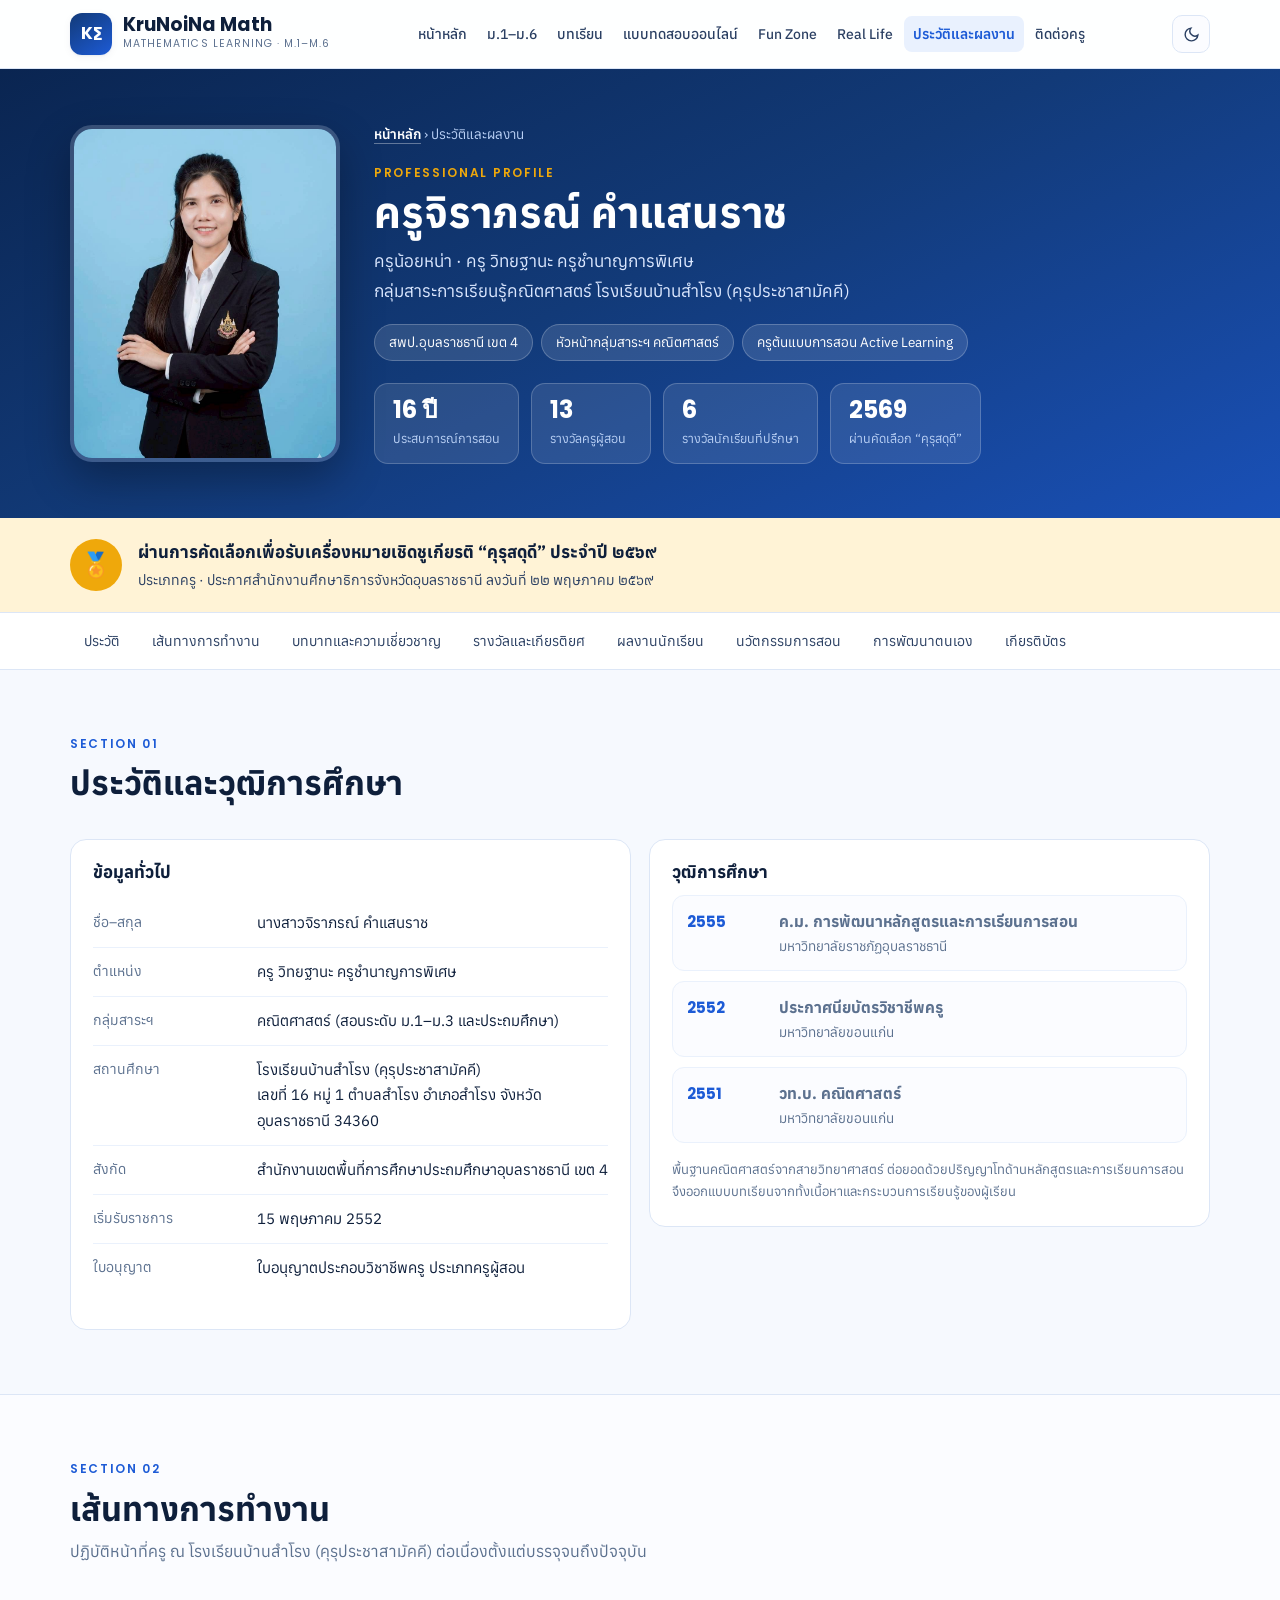
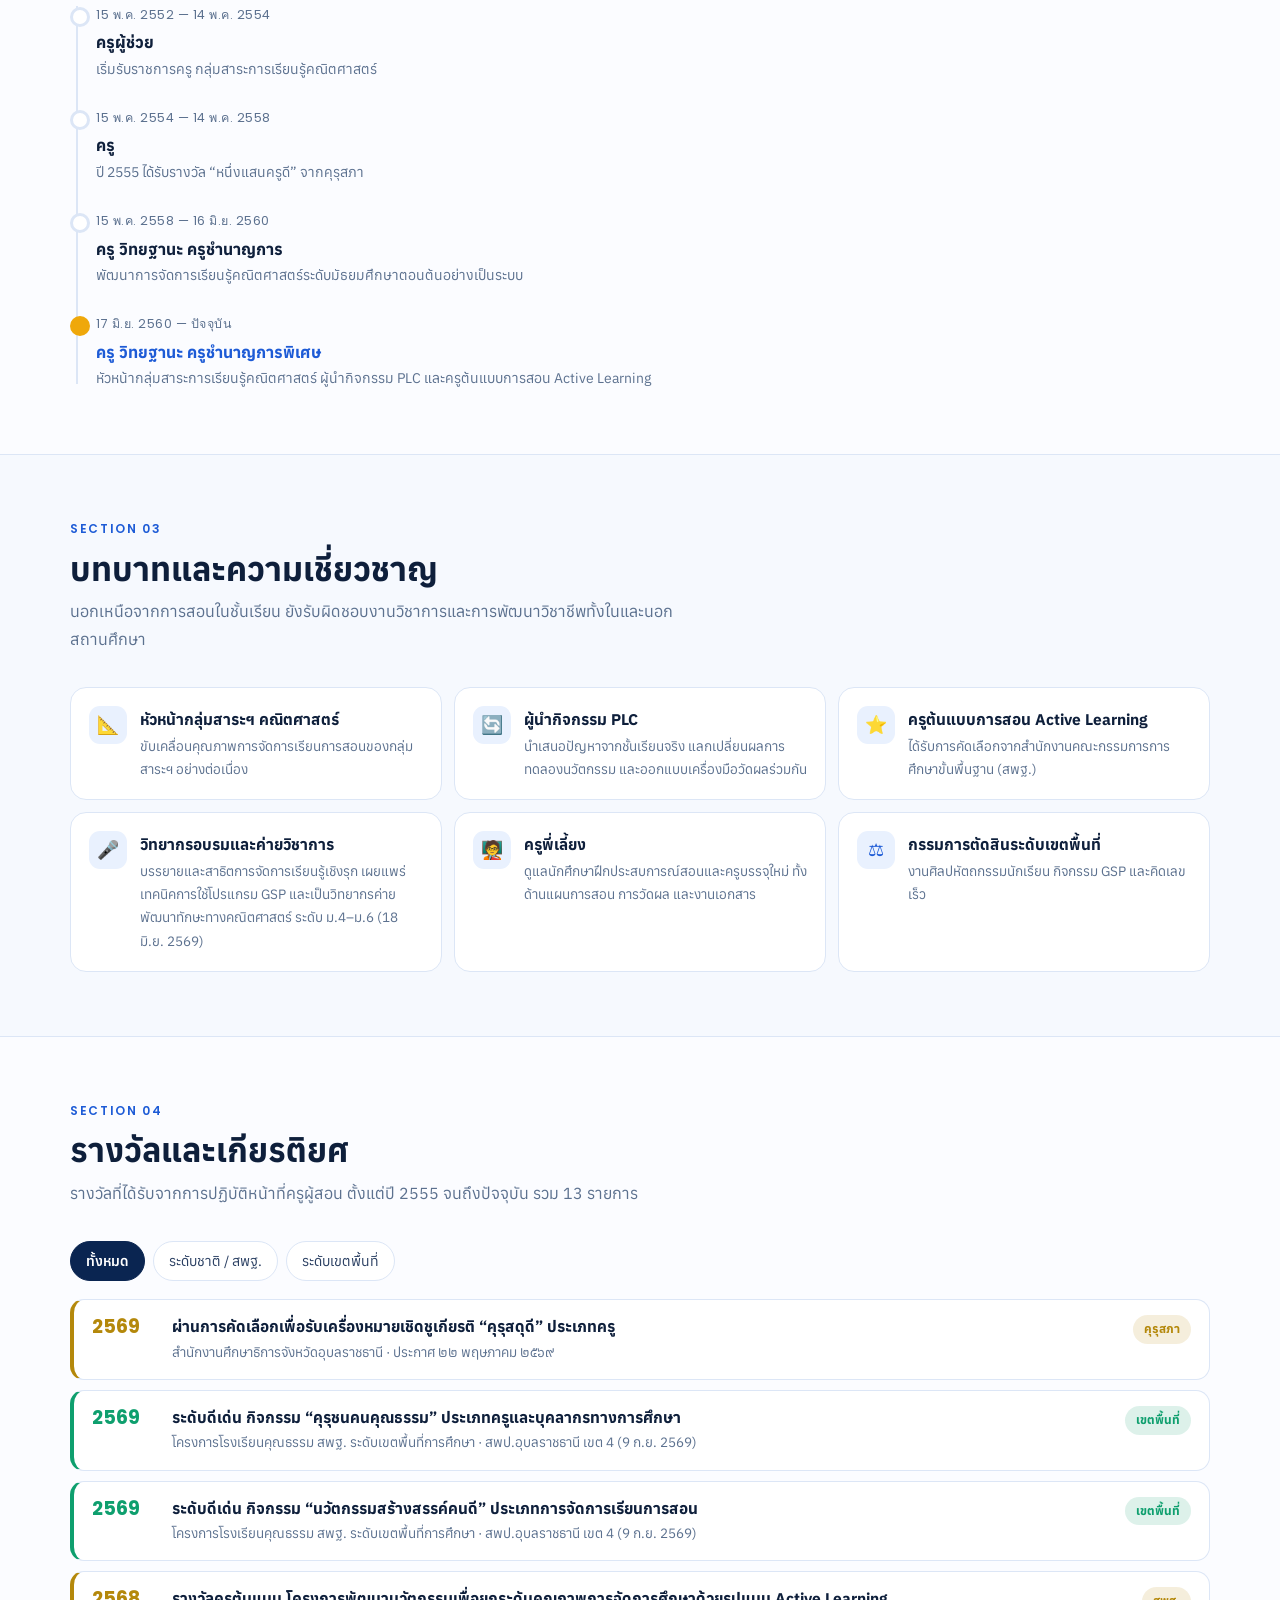
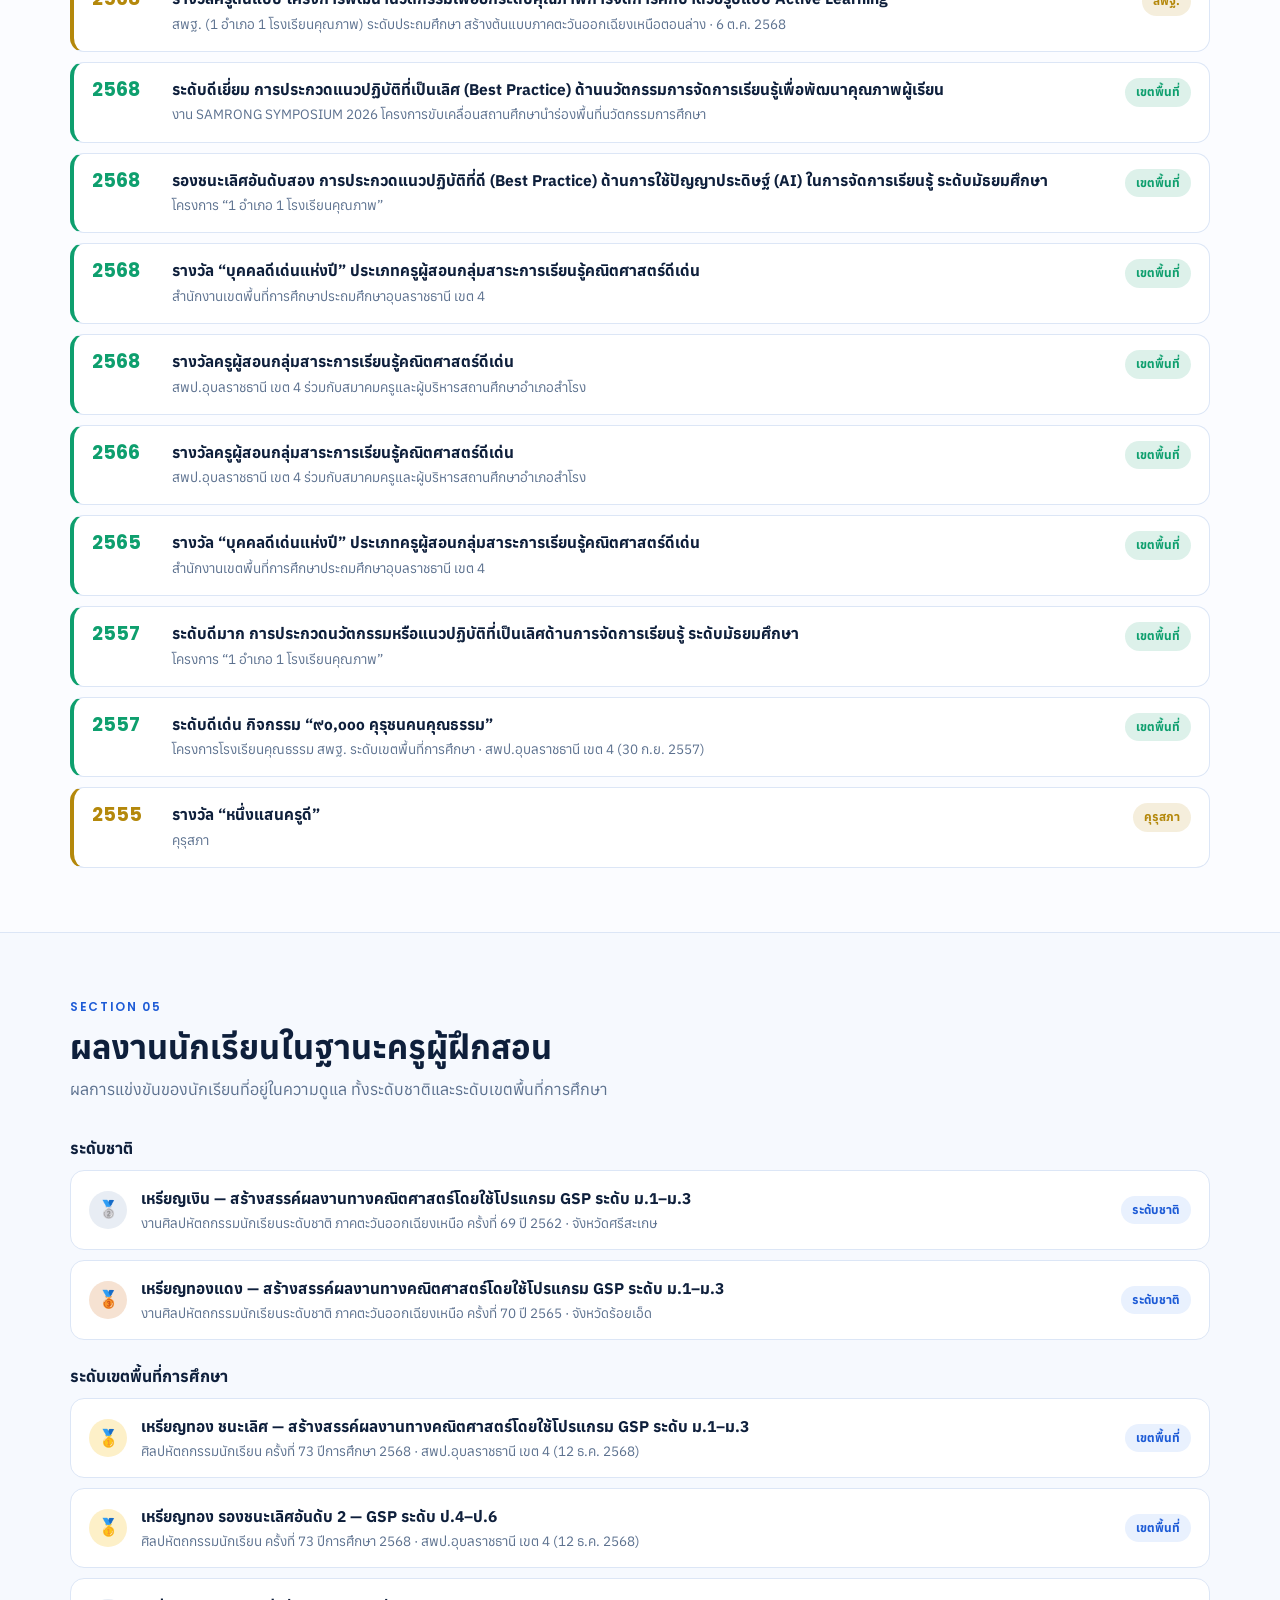
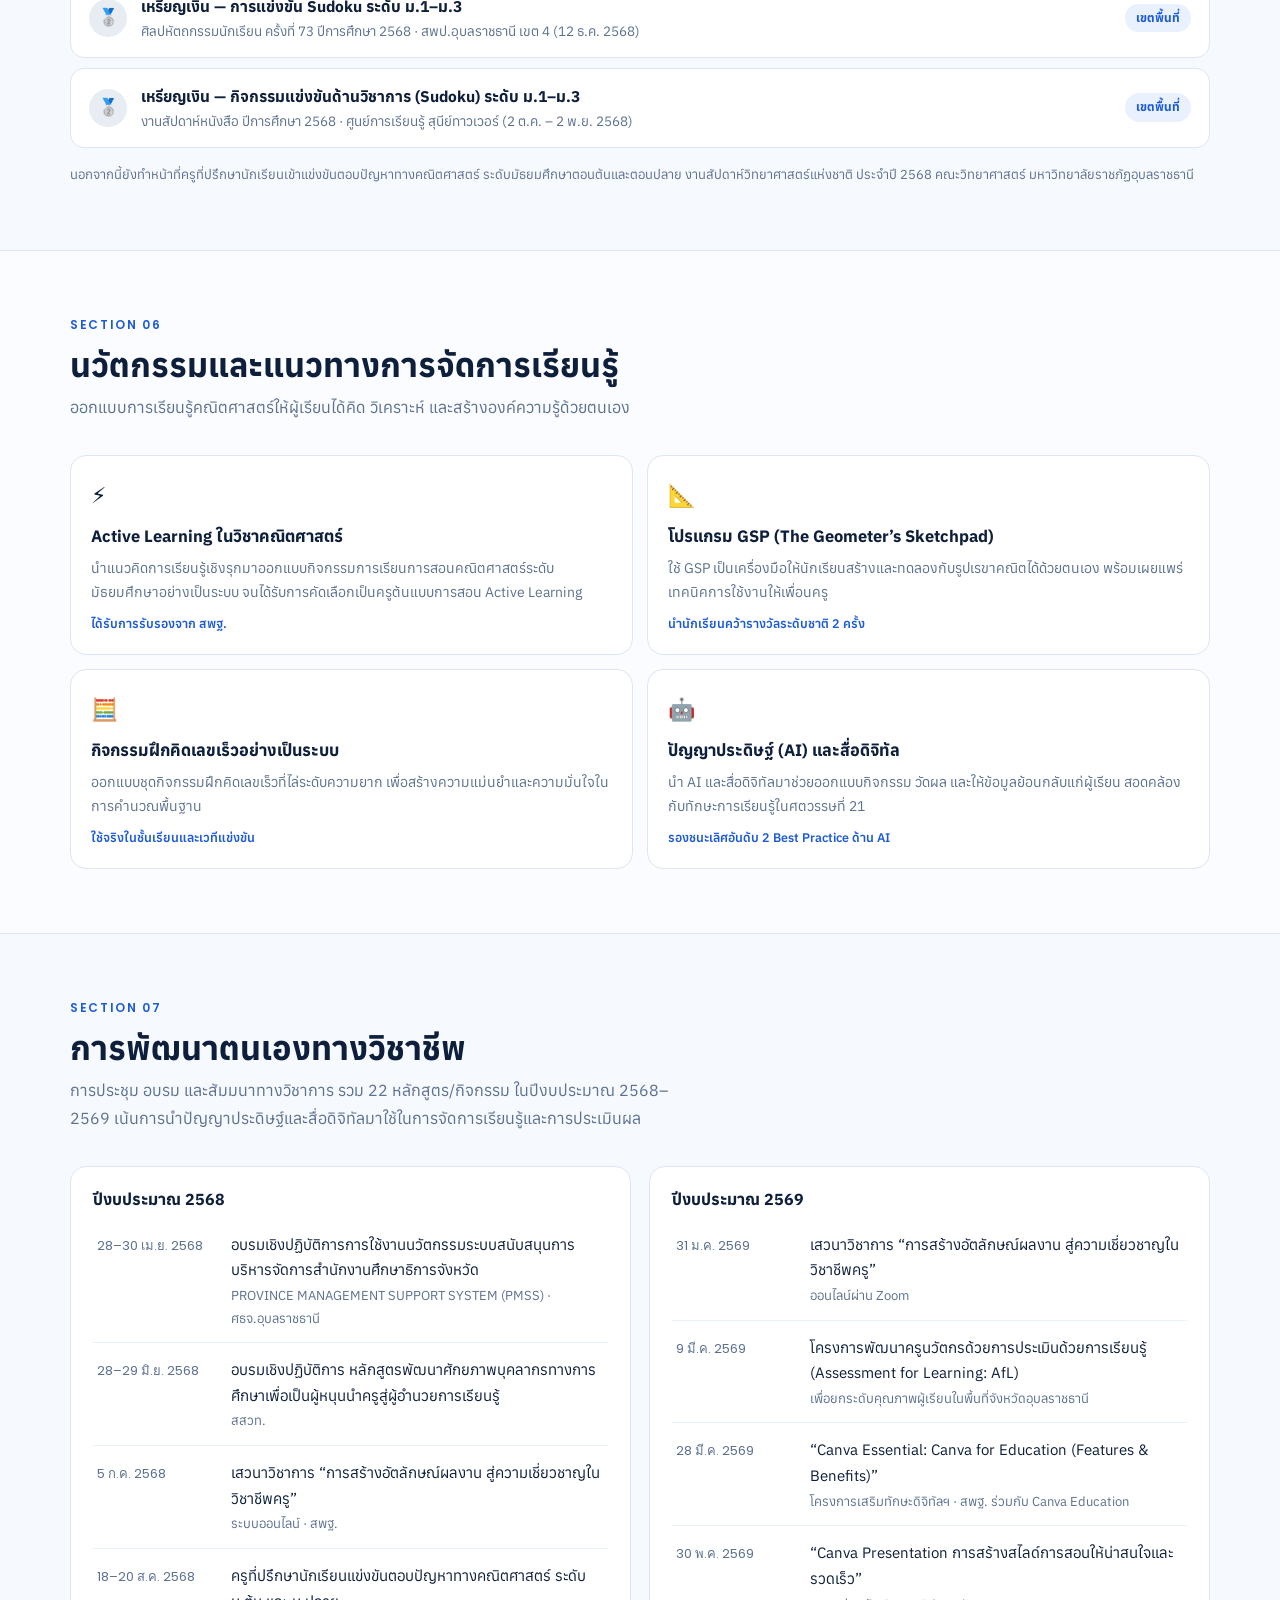
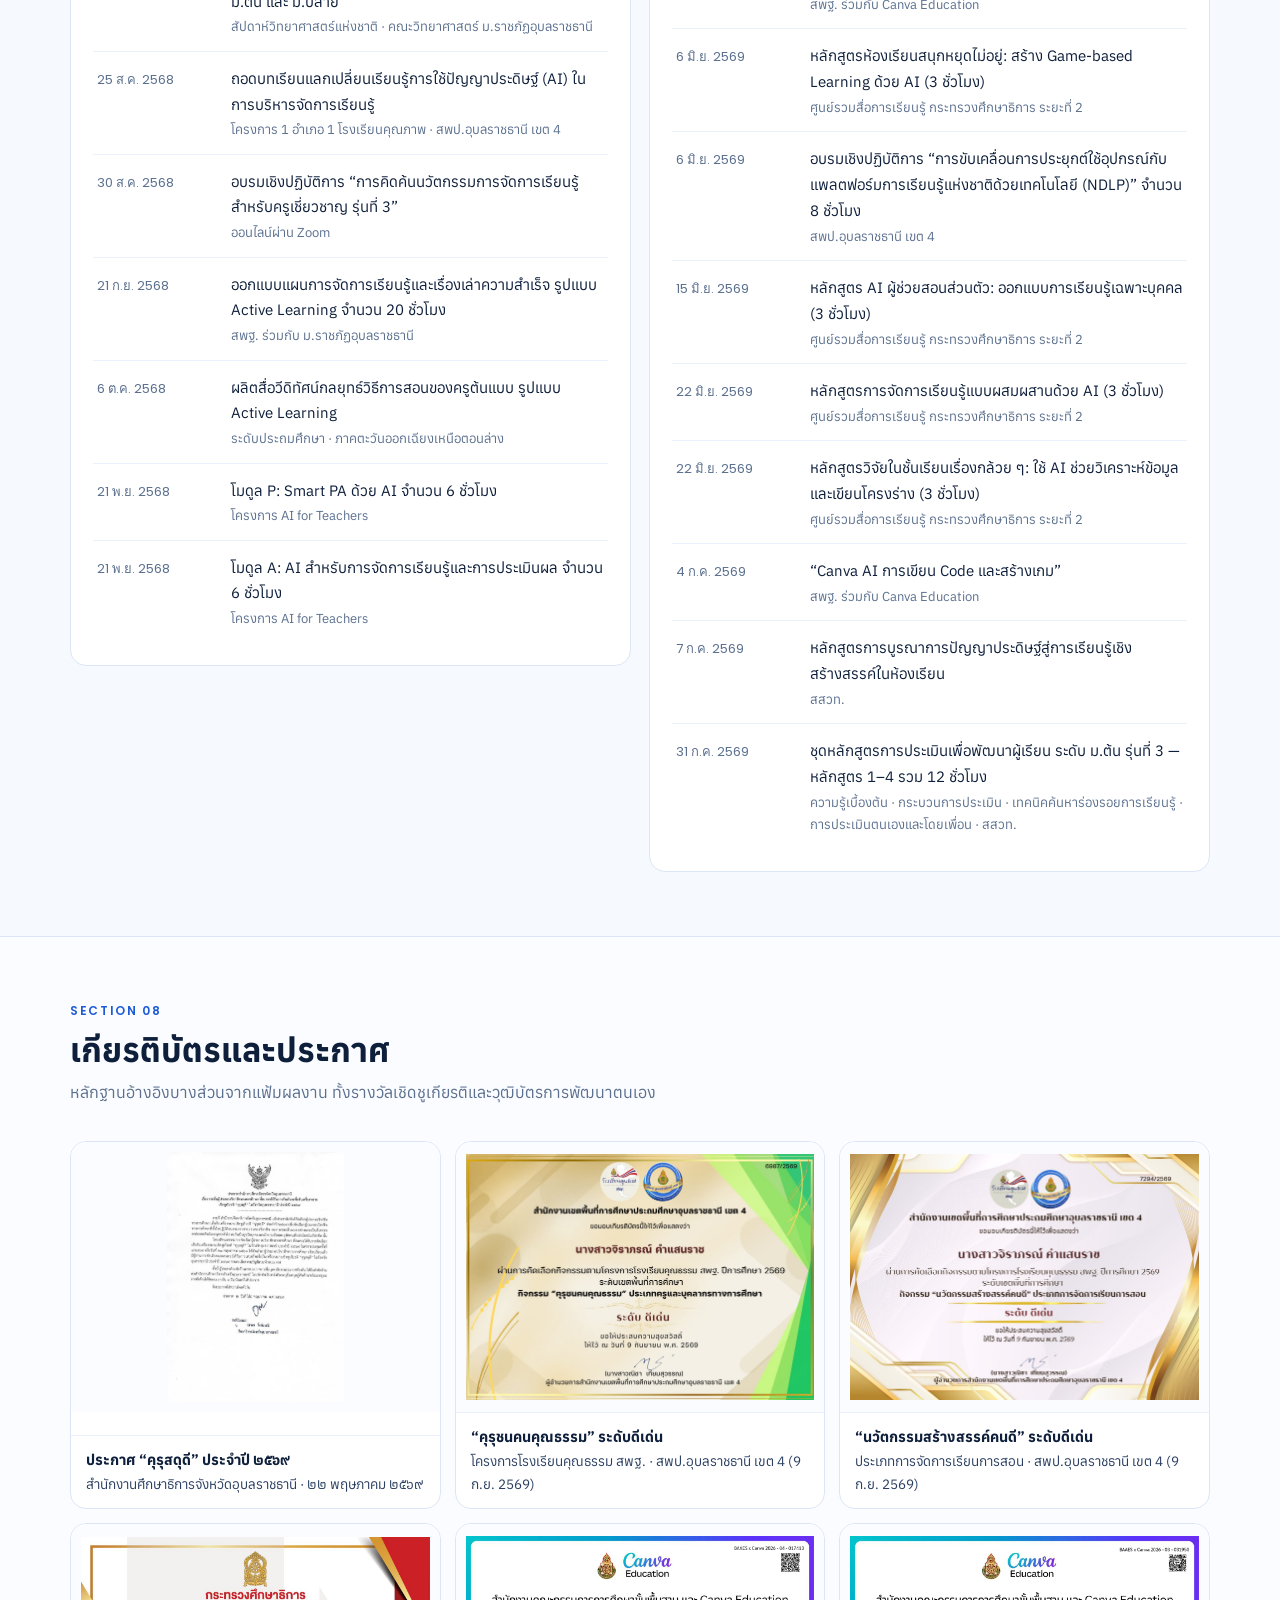
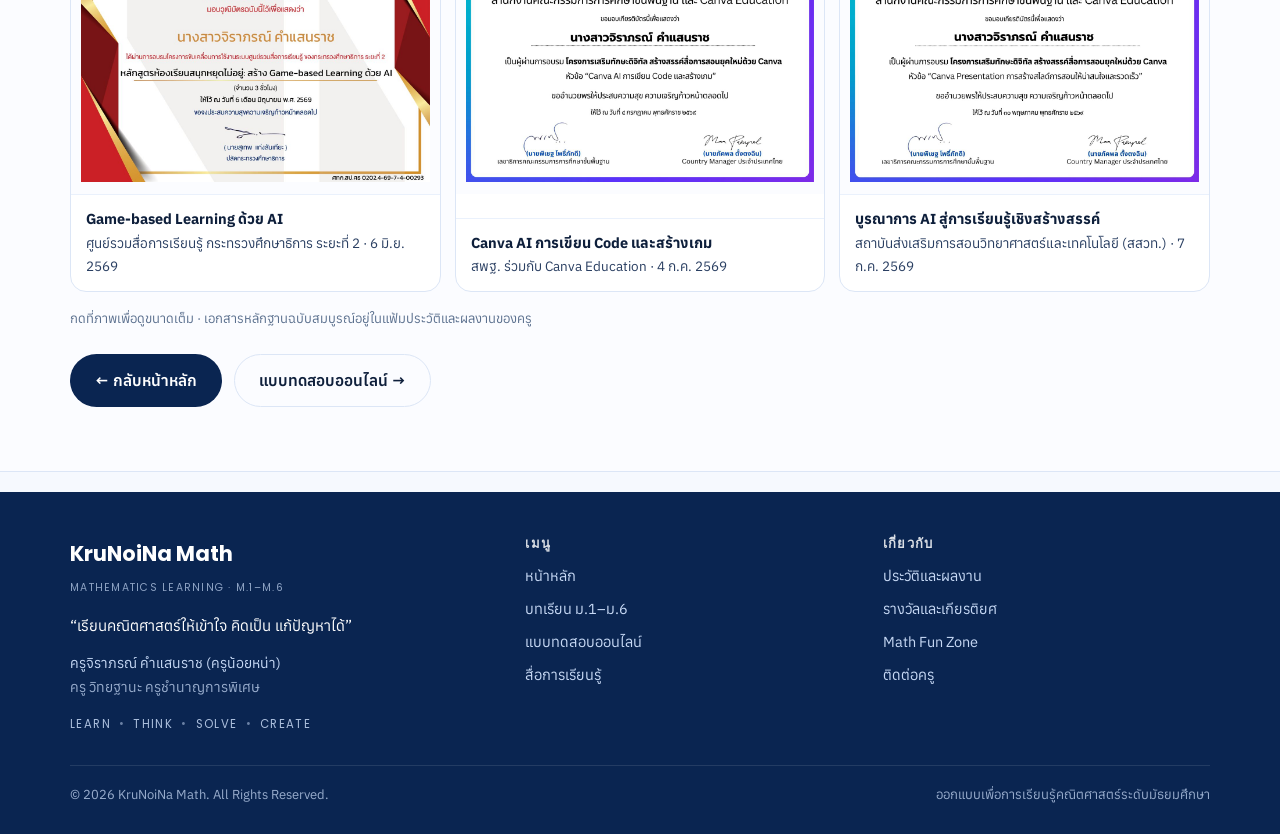
==== about.html @ 37176fb3 "Add files via upload" ====
<!doctype html>
<html lang="th">
<head>
<meta charset="utf-8">
<meta name="viewport" content="width=device-width, initial-scale=1, viewport-fit=cover">
<title>ประวัติและผลงาน · KruNoiNa Math</title>
<link rel="stylesheet" href="https://fonts.googleapis.com/css2?family=Anuphan:wght@300;400;500;600;700&family=Poppins:wght@500;600;700&display=swap">
<link rel="stylesheet" href="theme.css">
<style>
  :root{padding-top:env(safe-area-inset-top,0px); padding-bottom:env(safe-area-inset-bottom,0px)}
  body{margin:0}
  img{max-width:100%}
  [hidden]{display:none !important}

  /* profile hero */
  .phero{
    background:linear-gradient(155deg,var(--navy) 0%, var(--navy-2) 48%, var(--royal) 125%);
    color:#fff; position:relative; overflow:hidden;
  }
  .phero .wrap{
    display:grid; grid-template-columns:270px 1fr; gap:34px; align-items:center;
    padding-block:clamp(30px,4.5vw,54px); position:relative; z-index:1;
  }
  .pshot{
    border-radius:22px; overflow:hidden; border:4px solid rgba(255,255,255,.18);
    aspect-ratio:4/5; box-shadow:0 18px 44px rgba(0,0,0,.3);
  }
  .pshot img{width:100%; height:100%; object-fit:cover; object-position:center 12%; display:block}
  .pcrumb{font-size:13.5px; color:#B9D0F5; margin-bottom:12px}
  .pcrumb a{color:#fff; font-weight:600; border-bottom:1px solid rgba(255,255,255,.35)}
  .phero h1{font-size:clamp(28px,4vw,42px); color:#fff}
  .prole{margin-top:8px; font-size:17px; color:#DCE8FF}
  .pchips{display:flex; gap:8px; flex-wrap:wrap; margin-top:18px}
  .pchips span{
    font-size:13.5px; background:rgba(255,255,255,.12); border:1px solid rgba(255,255,255,.22);
    border-radius:999px; padding:6px 14px;
  }
  .pstats{display:flex; gap:12px; flex-wrap:wrap; margin-top:22px}
  .pstat{
    background:rgba(255,255,255,.1); border:1px solid rgba(255,255,255,.2); border-radius:14px;
    padding:12px 18px; min-width:120px;
  }
  .pstat b{display:block; font-family:"Poppins",sans-serif; font-size:24px; line-height:1.15; color:#fff}
  .pstat small{font-size:12.5px; color:#B9D0F5}

  /* honour band */
  .honour{
    background:var(--gold-soft); border-bottom:1px solid var(--line);
    padding-block:20px;
  }
  .honour .wrap{display:flex; gap:16px; align-items:center; flex-wrap:wrap}
  .honour .seal{
    width:52px; height:52px; border-radius:50%; background:var(--gold); color:#2B1C00;
    display:grid; place-items:center; font-size:24px; flex:0 0 auto;
  }
  .honour b{display:block; font-size:17px; color:var(--ink)}
  .honour p{font-size:14px; color:var(--ink-2)}
  @media (prefers-color-scheme: dark){:root:not([data-theme="light"]) .honour b,
    :root:not([data-theme="light"]) .honour p{color:var(--ink)}}

  /* section nav */
  .snav{
    position:sticky; top:calc(env(safe-area-inset-top, 0px) + 68px); z-index:40;
    background:color-mix(in srgb, var(--surface) 92%, transparent); backdrop-filter:blur(10px);
    border-bottom:1px solid var(--line);
  }
  .snav .wrap{display:flex; gap:4px; overflow-x:auto; padding-block:9px; scrollbar-width:none}
  .snav .wrap::-webkit-scrollbar{display:none}
  .snav a{
    font-size:14px; padding:6px 13px; border-radius:999px; white-space:nowrap; color:var(--ink-2);
    border:1px solid transparent;
  }
  .snav a:hover{background:var(--sky); color:var(--royal); border-color:var(--line)}

  /* generic blocks */
  .block{padding-block:clamp(40px,5vw,66px); scroll-margin-top:calc(env(safe-area-inset-top, 0px) + 128px)}
  .block.alt{background:var(--surface-2); border-block:1px solid var(--line)}
  .card{background:var(--surface); border:1px solid var(--line); border-radius:var(--r-m); padding:22px}
  .two{display:grid; grid-template-columns:1fr 1fr; gap:18px; align-items:start}

  /* definition rows */
  .dl{display:grid; gap:0}
  .dl div{display:grid; grid-template-columns:150px 1fr; gap:14px; padding:11px 0; border-bottom:1px solid var(--line-soft); font-size:15px}
  .dl div:last-child{border-bottom:0}
  .dl dt{color:var(--muted); font-size:14px}
  .dl dd{margin:0; color:var(--ink)}

  /* education */
  .edu{display:grid; gap:10px}
  .edu li{
    list-style:none; display:grid; grid-template-columns:78px 1fr; gap:14px; align-items:baseline;
    background:var(--surface-2); border:1px solid var(--line-soft); border-radius:12px; padding:12px 14px;
  }
  .edu .yr{font-family:"Poppins",sans-serif; font-weight:700; color:var(--royal); font-size:15px; font-variant-numeric:tabular-nums}
  .edu b{display:block; font-size:15.5px}
  .edu span{font-size:13.5px; color:var(--muted)}

  /* timeline */
  .tl{list-style:none; margin:0; padding:0 0 0 26px; position:relative}
  .tl::before{content:""; position:absolute; left:6px; top:6px; bottom:6px; width:2px; background:var(--line)}
  .tl li{position:relative; padding-bottom:22px}
  .tl li:last-child{padding-bottom:0}
  .tl li::before{
    content:""; position:absolute; left:-26px; top:7px; width:14px; height:14px; border-radius:50%;
    background:var(--surface); border:3px solid var(--line);
  }
  .tl li.now::before{border-color:var(--gold); background:var(--gold)}
  .tl .when{font-family:"Poppins",sans-serif; font-size:12.5px; letter-spacing:.04em; color:var(--muted); font-variant-numeric:tabular-nums}
  .tl b{display:block; font-size:16px; margin-top:2px}
  .tl p{font-size:14px; color:var(--muted)}
  .tl li.now b{color:var(--royal)}

  /* roles */
  .roles{display:grid; grid-template-columns:repeat(3,1fr); gap:12px}
  .role{
    background:var(--surface); border:1px solid var(--line); border-radius:var(--r-m); padding:18px;
    display:flex; gap:13px; align-items:flex-start;
  }
  .role .ic{width:38px;height:38px;border-radius:11px;background:var(--sky);color:var(--royal);
    display:grid;place-items:center;font-size:18px;flex:0 0 auto}
  .role b{display:block; font-size:15.5px}
  .role p{font-size:13.5px; color:var(--muted); margin-top:2px}

  /* awards */
  .filters{display:flex; gap:8px; flex-wrap:wrap; margin-bottom:18px}
  .filters button{
    font:inherit; font-size:14px; cursor:pointer; padding:7px 15px; border-radius:999px;
    border:1px solid var(--line); background:var(--surface); color:var(--ink-2);
  }
  .filters button[aria-pressed="true"]{background:var(--navy); border-color:var(--navy); color:#fff; font-weight:600}
  @media (prefers-color-scheme: dark){:root:not([data-theme="light"]) .filters button[aria-pressed="true"]{background:var(--royal); border-color:var(--royal); color:#04122A}}
  :root[data-theme="dark"] .filters button[aria-pressed="true"]{background:var(--royal); border-color:var(--royal); color:#04122A}

  .awards{list-style:none; margin:0; padding:0; display:grid; gap:10px}
  .aw{
    background:var(--surface); border:1px solid var(--line); border-radius:14px;
    padding:15px 18px; display:grid; grid-template-columns:64px 1fr auto; gap:16px; align-items:start;
    border-left:4px solid var(--lv);
  }
  .aw .yr{font-family:"Poppins",sans-serif; font-weight:700; font-size:19px; color:var(--lv); font-variant-numeric:tabular-nums; line-height:1.3}
  .aw b{display:block; font-size:15.5px; line-height:1.45}
  .aw p{font-size:13.5px; color:var(--muted); margin-top:3px}
  .aw .tag{
    font-size:12px; font-weight:700; padding:4px 11px; border-radius:999px; white-space:nowrap;
    background:color-mix(in srgb, var(--lv) 14%, transparent); color:var(--lv);
  }
  .lv-nation{--lv:#B4880B}
  .lv-region{--lv:#1D5BD6}
  .lv-area{--lv:#0E9F6E}
  @media (prefers-color-scheme: dark){:root:not([data-theme="light"]) .lv-nation{--lv:#FFC53D}
    :root:not([data-theme="light"]) .lv-region{--lv:#6098FF}
    :root:not([data-theme="light"]) .lv-area{--lv:#34D399}}
  :root[data-theme="dark"] .lv-nation{--lv:#FFC53D}
  :root[data-theme="dark"] .lv-region{--lv:#6098FF}
  :root[data-theme="dark"] .lv-area{--lv:#34D399}

  /* student results */
  .sr{display:grid; gap:10px}
  .sr li{
    list-style:none; background:var(--surface); border:1px solid var(--line); border-radius:14px;
    padding:14px 18px; display:grid; grid-template-columns:auto 1fr auto; gap:14px; align-items:center;
  }
  .medal{width:38px;height:38px;border-radius:50%;display:grid;place-items:center;font-size:17px;flex:0 0 auto}
  .m-gold{background:#FDF0C8; color:#8A6508}
  .m-silver{background:#E8EDF4; color:#4A5A72}
  .m-bronze{background:#F6E2D2; color:#8A4B21}
  .sr b{display:block; font-size:15.5px}
  .sr p{font-size:13.5px; color:var(--muted)}
  .sr .lvl{font-size:12px; font-weight:700; padding:4px 11px; border-radius:999px; white-space:nowrap;
    background:var(--sky); color:var(--royal)}

  /* training list */
  .train{list-style:none; margin:0; padding:0; display:grid; gap:2px}
  .train li{display:grid; grid-template-columns:118px 1fr; gap:16px; padding:12px 4px;
    border-bottom:1px solid var(--line-soft); font-size:15px; align-items:baseline}
  .train li:last-child{border-bottom:0}
  .train time{font-family:"Poppins",sans-serif; font-size:13px; color:var(--muted); font-variant-numeric:tabular-nums}
  .train span{color:var(--ink)}
  .train em{font-style:normal; display:block; font-size:13px; color:var(--muted); margin-top:2px}

  /* innovation */
  .inno{display:grid; grid-template-columns:repeat(2,1fr); gap:14px}
  .icard{background:var(--surface); border:1px solid var(--line); border-radius:var(--r-m); padding:20px}
  .icard .ic{font-size:22px}
  .icard b{display:block; font-size:16.5px; margin-top:8px}
  .icard p{font-size:14px; color:var(--muted); margin-top:5px}
  .icard .use{font-size:12.5px; color:var(--royal); font-weight:600; margin-top:9px}

  /* gallery */
  .gal{display:grid; grid-template-columns:repeat(3,1fr); gap:14px}
  .gal figure{margin:0; background:var(--surface); border:1px solid var(--line); border-radius:var(--r-m);
    overflow:hidden; display:flex; flex-direction:column}
  .gal img{width:100%; height:270px; object-fit:contain; display:block; background:var(--surface-2); padding:10px; cursor:zoom-in}
  .gal figcaption{margin-top:auto}
  .lightbox{
    position:fixed; inset:0; z-index:200; background:rgba(5,15,32,.88); display:grid; place-items:center;
    padding:24px; cursor:zoom-out;
  }
  .lightbox img{max-width:min(96vw,1200px); max-height:86vh; border-radius:10px; background:#fff; object-fit:contain}
  .lightbox p{color:#fff; font-size:14px; margin-top:12px; text-align:center}
  .lightbox .close{
    position:absolute; top:18px; right:18px; width:42px; height:42px; border-radius:50%;
    background:rgba(255,255,255,.15); border:1px solid rgba(255,255,255,.3); color:#fff;
    font-size:20px; cursor:pointer; display:grid; place-items:center;
  }
  .gal figcaption{padding:12px 15px; font-size:13.5px; color:var(--ink-2); border-top:1px solid var(--line-soft)}
  .gal figcaption b{display:block; font-size:14.5px; color:var(--ink)}

  .note{font-size:13px; color:var(--muted); margin-top:16px}

  @media (max-width:1020px){
    .phero .wrap{grid-template-columns:200px 1fr; gap:24px}
    .roles{grid-template-columns:repeat(2,1fr)}
    .gal{grid-template-columns:repeat(2,1fr)}
    .two{grid-template-columns:1fr}
    .snav{top:auto; position:static}
    .block{scroll-margin-top:calc(env(safe-area-inset-top, 0px) + 78px)}
  }
  @media (max-width:620px){
    .phero .wrap{grid-template-columns:1fr}
    .pshot{max-width:230px}
    .roles,.inno,.gal{grid-template-columns:1fr}
    .dl div{grid-template-columns:1fr; gap:2px}
    .aw{grid-template-columns:1fr; gap:8px}
    .aw .tag{justify-self:start}
    .sr li{grid-template-columns:auto 1fr; gap:12px}
    .sr .lvl{grid-column:2}
    .train li{grid-template-columns:1fr; gap:2px}
    .edu li{grid-template-columns:1fr; gap:2px}
  }
</style>
</head>
<body>

<header class="site">
  <div class="wrap bar">
    <a class="brand" href="index.html">
      <span class="mark">K&#8721;</span>
      <span>
        <b>KruNoiNa Math</b>
        <small>Mathematics Learning &#183; M.1&#8211;M.6</small>
      </span>
    </a>
    <nav class="main">
      <a href="index.html">หน้าหลัก</a>
      <a href="index.html#levels">ม.1–ม.6</a>
      <a href="index.html#learning">บทเรียน</a>
      <a href="quiz.html">แบบทดสอบออนไลน์</a>
      <a href="index.html#fun">Fun Zone</a>
      <a href="index.html#real">Real Life</a>
      <a href="about.html" aria-current="page">ประวัติและผลงาน</a>
      <a href="index.html#contact">ติดต่อครู</a>
    </nav>
    <div class="tools">
      <button class="icon-btn" id="theme" type="button" aria-label="สลับโหมดสว่าง/มืด" title="สลับโหมดสว่าง/มืด">
        <svg width="17" height="17" viewBox="0 0 24 24" fill="none" stroke="currentColor" stroke-width="2">
          <path d="M21 12.8A9 9 0 1 1 11.2 3a7 7 0 0 0 9.8 9.8Z"></path>
        </svg>
      </button>
    </div>
  </div>
</header>

<main>
  <!-- PROFILE HERO -->
  <div class="phero">
    <div class="wrap">
      <div class="pshot">
        <img src="teacher.jpg" alt="ครูจิราภรณ์ คำแสนราช (ครูน้อยหน่า)" width="896" height="1200">
      </div>
      <div>
        <p class="pcrumb"><a href="index.html">หน้าหลัก</a> &#8250; ประวัติและผลงาน</p>
        <span class="eyebrow" style="color:var(--gold)">Professional Profile</span>
        <h1>ครูจิราภรณ์ คำแสนราช</h1>
        <p class="prole">ครูน้อยหน่า · ครู วิทยฐานะ ครูชำนาญการพิเศษ<br>กลุ่มสาระการเรียนรู้คณิตศาสตร์ โรงเรียนบ้านสำโรง (คุรุประชาสามัคคี)</p>
        <div class="pchips">
          <span>สพป.อุบลราชธานี เขต 4</span>
          <span>หัวหน้ากลุ่มสาระฯ คณิตศาสตร์</span>
          <span>ครูต้นแบบการสอน Active Learning</span>
        </div>
        <div class="pstats">
          <div class="pstat"><b>16 ปี</b><small>ประสบการณ์การสอน</small></div>
          <div class="pstat"><b>13</b><small>รางวัลครูผู้สอน</small></div>
          <div class="pstat"><b>6</b><small>รางวัลนักเรียนที่ปรึกษา</small></div>
          <div class="pstat"><b>2569</b><small>ผ่านคัดเลือก “คุรุสดุดี”</small></div>
        </div>
      </div>
    </div>
  </div>

  <!-- HONOUR -->
  <div class="honour">
    <div class="wrap">
      <span class="seal">🏅</span>
      <span>
        <b>ผ่านการคัดเลือกเพื่อรับเครื่องหมายเชิดชูเกียรติ “คุรุสดุดี” ประจำปี ๒๕๖๙</b>
        <p>ประเภทครู · ประกาศสำนักงานศึกษาธิการจังหวัดอุบลราชธานี ลงวันที่ ๒๒ พฤษภาคม ๒๕๖๙</p>
      </span>
    </div>
  </div>

  <nav class="snav" aria-label="หัวข้อในหน้านี้">
    <div class="wrap">
      <a href="#profile">ประวัติ</a>
      <a href="#career">เส้นทางการทำงาน</a>
      <a href="#roles">บทบาทและความเชี่ยวชาญ</a>
      <a href="#awards">รางวัลและเกียรติยศ</a>
      <a href="#students">ผลงานนักเรียน</a>
      <a href="#innovation">นวัตกรรมการสอน</a>
      <a href="#training">การพัฒนาตนเอง</a>
      <a href="#gallery">เกียรติบัตร</a>
    </div>
  </nav>

  <!-- PROFILE -->
  <section class="block" id="profile">
    <div class="wrap">
      <div class="sec-head">
        <span class="eyebrow">Section 01</span>
        <h2>ประวัติและวุฒิการศึกษา</h2>
      </div>
      <div class="two">
        <div class="card">
          <h3 style="font-size:17px;margin-bottom:10px">ข้อมูลทั่วไป</h3>
          <dl class="dl">
            <div><dt>ชื่อ–สกุล</dt><dd>นางสาวจิราภรณ์ คำแสนราช</dd></div>
            <div><dt>ตำแหน่ง</dt><dd>ครู วิทยฐานะ ครูชำนาญการพิเศษ</dd></div>
            <div><dt>กลุ่มสาระฯ</dt><dd>คณิตศาสตร์ (สอนระดับ ม.1–ม.3 และประถมศึกษา)</dd></div>
            <div><dt>สถานศึกษา</dt><dd>โรงเรียนบ้านสำโรง (คุรุประชาสามัคคี)<br>เลขที่ 16 หมู่ 1 ตำบลสำโรง อำเภอสำโรง จังหวัดอุบลราชธานี 34360</dd></div>
            <div><dt>สังกัด</dt><dd>สำนักงานเขตพื้นที่การศึกษาประถมศึกษาอุบลราชธานี เขต 4</dd></div>
            <div><dt>เริ่มรับราชการ</dt><dd>15 พฤษภาคม 2552</dd></div>
            <div><dt>ใบอนุญาต</dt><dd>ใบอนุญาตประกอบวิชาชีพครู ประเภทครูผู้สอน</dd></div>
          </dl>
        </div>
        <div class="card">
          <h3 style="font-size:17px;margin-bottom:12px">วุฒิการศึกษา</h3>
          <ul class="edu" style="margin:0;padding:0">
            <li><span class="yr">2555</span><span><b>ค.ม. การพัฒนาหลักสูตรและการเรียนการสอน</b><span>มหาวิทยาลัยราชภัฏอุบลราชธานี</span></span></li>
            <li><span class="yr">2552</span><span><b>ประกาศนียบัตรวิชาชีพครู</b><span>มหาวิทยาลัยขอนแก่น</span></span></li>
            <li><span class="yr">2551</span><span><b>วท.บ. คณิตศาสตร์</b><span>มหาวิทยาลัยขอนแก่น</span></span></li>
          </ul>
          <p class="note">พื้นฐานคณิตศาสตร์จากสายวิทยาศาสตร์ ต่อยอดด้วยปริญญาโทด้านหลักสูตรและการเรียนการสอน จึงออกแบบบทเรียนจากทั้งเนื้อหาและกระบวนการเรียนรู้ของผู้เรียน</p>
        </div>
      </div>
    </div>
  </section>

  <!-- CAREER -->
  <section class="block alt" id="career">
    <div class="wrap">
      <div class="sec-head">
        <span class="eyebrow">Section 02</span>
        <h2>เส้นทางการทำงาน</h2>
        <p>ปฏิบัติหน้าที่ครู ณ โรงเรียนบ้านสำโรง (คุรุประชาสามัคคี) ต่อเนื่องตั้งแต่บรรจุจนถึงปัจจุบัน</p>
      </div>
      <ul class="tl">
        <li>
          <span class="when">15 พ.ค. 2552 — 14 พ.ค. 2554</span>
          <b>ครูผู้ช่วย</b>
          <p>เริ่มรับราชการครู กลุ่มสาระการเรียนรู้คณิตศาสตร์</p>
        </li>
        <li>
          <span class="when">15 พ.ค. 2554 — 14 พ.ค. 2558</span>
          <b>ครู</b>
          <p>ปี 2555 ได้รับรางวัล “หนึ่งแสนครูดี” จากคุรุสภา</p>
        </li>
        <li>
          <span class="when">15 พ.ค. 2558 — 16 มิ.ย. 2560</span>
          <b>ครู วิทยฐานะ ครูชำนาญการ</b>
          <p>พัฒนาการจัดการเรียนรู้คณิตศาสตร์ระดับมัธยมศึกษาตอนต้นอย่างเป็นระบบ</p>
        </li>
        <li class="now">
          <span class="when">17 มิ.ย. 2560 — ปัจจุบัน</span>
          <b>ครู วิทยฐานะ ครูชำนาญการพิเศษ</b>
          <p>หัวหน้ากลุ่มสาระการเรียนรู้คณิตศาสตร์ ผู้นำกิจกรรม PLC และครูต้นแบบการสอน Active Learning</p>
        </li>
      </ul>
    </div>
  </section>

  <!-- ROLES -->
  <section class="block" id="roles">
    <div class="wrap">
      <div class="sec-head">
        <span class="eyebrow">Section 03</span>
        <h2>บทบาทและความเชี่ยวชาญ</h2>
        <p>นอกเหนือจากการสอนในชั้นเรียน ยังรับผิดชอบงานวิชาการและการพัฒนาวิชาชีพทั้งในและนอกสถานศึกษา</p>
      </div>
      <div class="roles">
        <div class="role"><span class="ic">📐</span><span><b>หัวหน้ากลุ่มสาระฯ คณิตศาสตร์</b><p>ขับเคลื่อนคุณภาพการจัดการเรียนการสอนของกลุ่มสาระฯ อย่างต่อเนื่อง</p></span></div>
        <div class="role"><span class="ic">🔄</span><span><b>ผู้นำกิจกรรม PLC</b><p>นำเสนอปัญหาจากชั้นเรียนจริง แลกเปลี่ยนผลการทดลองนวัตกรรม และออกแบบเครื่องมือวัดผลร่วมกัน</p></span></div>
        <div class="role"><span class="ic">⭐</span><span><b>ครูต้นแบบการสอน Active Learning</b><p>ได้รับการคัดเลือกจากสำนักงานคณะกรรมการการศึกษาขั้นพื้นฐาน (สพฐ.)</p></span></div>
        <div class="role"><span class="ic">🎤</span><span><b>วิทยากรอบรมและค่ายวิชาการ</b><p>บรรยายและสาธิตการจัดการเรียนรู้เชิงรุก เผยแพร่เทคนิคการใช้โปรแกรม GSP และเป็นวิทยากรค่ายพัฒนาทักษะทางคณิตศาสตร์ ระดับ ม.4–ม.6 (18 มิ.ย. 2569)</p></span></div>
        <div class="role"><span class="ic">🧑‍🏫</span><span><b>ครูพี่เลี้ยง</b><p>ดูแลนักศึกษาฝึกประสบการณ์สอนและครูบรรจุใหม่ ทั้งด้านแผนการสอน การวัดผล และงานเอกสาร</p></span></div>
        <div class="role"><span class="ic">⚖️</span><span><b>กรรมการตัดสินระดับเขตพื้นที่</b><p>งานศิลปหัตถกรรมนักเรียน กิจกรรม GSP และคิดเลขเร็ว</p></span></div>
      </div>
    </div>
  </section>

  <!-- AWARDS -->
  <section class="block alt" id="awards">
    <div class="wrap">
      <div class="sec-head">
        <span class="eyebrow">Section 04</span>
        <h2>รางวัลและเกียรติยศ</h2>
        <p>รางวัลที่ได้รับจากการปฏิบัติหน้าที่ครูผู้สอน ตั้งแต่ปี 2555 จนถึงปัจจุบัน รวม 13 รายการ</p>
      </div>
      <div class="filters" id="afilter">
        <button type="button" data-f="all" aria-pressed="true">ทั้งหมด</button>
        <button type="button" data-f="nation" aria-pressed="false">ระดับชาติ / สพฐ.</button>
        <button type="button" data-f="area" aria-pressed="false">ระดับเขตพื้นที่</button>
      </div>
      <ul class="awards" id="awlist">
        <li class="aw lv-nation" data-k="nation">
          <span class="yr">2569</span>
          <span><b>ผ่านการคัดเลือกเพื่อรับเครื่องหมายเชิดชูเกียรติ “คุรุสดุดี” ประเภทครู</b>
          <p>สำนักงานศึกษาธิการจังหวัดอุบลราชธานี · ประกาศ ๒๒ พฤษภาคม ๒๕๖๙</p></span>
          <span class="tag">คุรุสภา</span>
        </li>
        <li class="aw lv-area" data-k="area">
          <span class="yr">2569</span>
          <span><b>ระดับดีเด่น กิจกรรม “คุรุชนคนคุณธรรม” ประเภทครูและบุคลากรทางการศึกษา</b>
          <p>โครงการโรงเรียนคุณธรรม สพฐ. ระดับเขตพื้นที่การศึกษา · สพป.อุบลราชธานี เขต 4 (9 ก.ย. 2569)</p></span>
          <span class="tag">เขตพื้นที่</span>
        </li>
        <li class="aw lv-area" data-k="area">
          <span class="yr">2569</span>
          <span><b>ระดับดีเด่น กิจกรรม “นวัตกรรมสร้างสรรค์คนดี” ประเภทการจัดการเรียนการสอน</b>
          <p>โครงการโรงเรียนคุณธรรม สพฐ. ระดับเขตพื้นที่การศึกษา · สพป.อุบลราชธานี เขต 4 (9 ก.ย. 2569)</p></span>
          <span class="tag">เขตพื้นที่</span>
        </li>
        <li class="aw lv-nation" data-k="nation">
          <span class="yr">2568</span>
          <span><b>รางวัลครูต้นแบบ โครงการพัฒนานวัตกรรมเพื่อยกระดับคุณภาพการจัดการศึกษาด้วยรูปแบบ Active Learning</b>
          <p>สพฐ. (1 อำเภอ 1 โรงเรียนคุณภาพ) ระดับประถมศึกษา สร้างต้นแบบภาคตะวันออกเฉียงเหนือตอนล่าง · 6 ต.ค. 2568</p></span>
          <span class="tag">สพฐ.</span>
        </li>
        <li class="aw lv-area" data-k="area">
          <span class="yr">2568</span>
          <span><b>ระดับดีเยี่ยม การประกวดแนวปฏิบัติที่เป็นเลิศ (Best Practice) ด้านนวัตกรรมการจัดการเรียนรู้เพื่อพัฒนาคุณภาพผู้เรียน</b>
          <p>งาน SAMRONG SYMPOSIUM 2026 โครงการขับเคลื่อนสถานศึกษานำร่องพื้นที่นวัตกรรมการศึกษา</p></span>
          <span class="tag">เขตพื้นที่</span>
        </li>
        <li class="aw lv-area" data-k="area">
          <span class="yr">2568</span>
          <span><b>รองชนะเลิศอันดับสอง การประกวดแนวปฏิบัติที่ดี (Best Practice) ด้านการใช้ปัญญาประดิษฐ์ (AI) ในการจัดการเรียนรู้ ระดับมัธยมศึกษา</b>
          <p>โครงการ “1 อำเภอ 1 โรงเรียนคุณภาพ”</p></span>
          <span class="tag">เขตพื้นที่</span>
        </li>
        <li class="aw lv-area" data-k="area">
          <span class="yr">2568</span>
          <span><b>รางวัล “บุคคลดีเด่นแห่งปี” ประเภทครูผู้สอนกลุ่มสาระการเรียนรู้คณิตศาสตร์ดีเด่น</b>
          <p>สำนักงานเขตพื้นที่การศึกษาประถมศึกษาอุบลราชธานี เขต 4</p></span>
          <span class="tag">เขตพื้นที่</span>
        </li>
        <li class="aw lv-area" data-k="area">
          <span class="yr">2568</span>
          <span><b>รางวัลครูผู้สอนกลุ่มสาระการเรียนรู้คณิตศาสตร์ดีเด่น</b>
          <p>สพป.อุบลราชธานี เขต 4 ร่วมกับสมาคมครูและผู้บริหารสถานศึกษาอำเภอสำโรง</p></span>
          <span class="tag">เขตพื้นที่</span>
        </li>
        <li class="aw lv-area" data-k="area">
          <span class="yr">2566</span>
          <span><b>รางวัลครูผู้สอนกลุ่มสาระการเรียนรู้คณิตศาสตร์ดีเด่น</b>
          <p>สพป.อุบลราชธานี เขต 4 ร่วมกับสมาคมครูและผู้บริหารสถานศึกษาอำเภอสำโรง</p></span>
          <span class="tag">เขตพื้นที่</span>
        </li>
        <li class="aw lv-area" data-k="area">
          <span class="yr">2565</span>
          <span><b>รางวัล “บุคคลดีเด่นแห่งปี” ประเภทครูผู้สอนกลุ่มสาระการเรียนรู้คณิตศาสตร์ดีเด่น</b>
          <p>สำนักงานเขตพื้นที่การศึกษาประถมศึกษาอุบลราชธานี เขต 4</p></span>
          <span class="tag">เขตพื้นที่</span>
        </li>
        <li class="aw lv-area" data-k="area">
          <span class="yr">2557</span>
          <span><b>ระดับดีมาก การประกวดนวัตกรรมหรือแนวปฏิบัติที่เป็นเลิศด้านการจัดการเรียนรู้ ระดับมัธยมศึกษา</b>
          <p>โครงการ “1 อำเภอ 1 โรงเรียนคุณภาพ”</p></span>
          <span class="tag">เขตพื้นที่</span>
        </li>
        <li class="aw lv-area" data-k="area">
          <span class="yr">2557</span>
          <span><b>ระดับดีเด่น กิจกรรม “๙๐,๐๐๐ คุรุชนคนคุณธรรม”</b>
          <p>โครงการโรงเรียนคุณธรรม สพฐ. ระดับเขตพื้นที่การศึกษา · สพป.อุบลราชธานี เขต 4 (30 ก.ย. 2557)</p></span>
          <span class="tag">เขตพื้นที่</span>
        </li>
        <li class="aw lv-nation" data-k="nation">
          <span class="yr">2555</span>
          <span><b>รางวัล “หนึ่งแสนครูดี”</b>
          <p>คุรุสภา</p></span>
          <span class="tag">คุรุสภา</span>
        </li>
      </ul>
    </div>
  </section>

  <!-- STUDENT RESULTS -->
  <section class="block" id="students">
    <div class="wrap">
      <div class="sec-head">
        <span class="eyebrow">Section 05</span>
        <h2>ผลงานนักเรียนในฐานะครูผู้ฝึกสอน</h2>
        <p>ผลการแข่งขันของนักเรียนที่อยู่ในความดูแล ทั้งระดับชาติและระดับเขตพื้นที่การศึกษา</p>
      </div>

      <h3 style="font-size:16px;margin-bottom:12px">ระดับชาติ</h3>
      <ul class="sr" style="margin:0 0 26px;padding:0">
        <li><span class="medal m-silver">🥈</span>
          <span><b>เหรียญเงิน — สร้างสรรค์ผลงานทางคณิตศาสตร์โดยใช้โปรแกรม GSP ระดับ ม.1–ม.3</b>
          <p>งานศิลปหัตถกรรมนักเรียนระดับชาติ ภาคตะวันออกเฉียงเหนือ ครั้งที่ 69 ปี 2562 · จังหวัดศรีสะเกษ</p></span>
          <span class="lvl">ระดับชาติ</span></li>
        <li><span class="medal m-bronze">🥉</span>
          <span><b>เหรียญทองแดง — สร้างสรรค์ผลงานทางคณิตศาสตร์โดยใช้โปรแกรม GSP ระดับ ม.1–ม.3</b>
          <p>งานศิลปหัตถกรรมนักเรียนระดับชาติ ภาคตะวันออกเฉียงเหนือ ครั้งที่ 70 ปี 2565 · จังหวัดร้อยเอ็ด</p></span>
          <span class="lvl">ระดับชาติ</span></li>
      </ul>

      <h3 style="font-size:16px;margin-bottom:12px">ระดับเขตพื้นที่การศึกษา</h3>
      <ul class="sr" style="margin:0;padding:0">
        <li><span class="medal m-gold">🥇</span>
          <span><b>เหรียญทอง ชนะเลิศ — สร้างสรรค์ผลงานทางคณิตศาสตร์โดยใช้โปรแกรม GSP ระดับ ม.1–ม.3</b>
          <p>ศิลปหัตถกรรมนักเรียน ครั้งที่ 73 ปีการศึกษา 2568 · สพป.อุบลราชธานี เขต 4 (12 ธ.ค. 2568)</p></span>
          <span class="lvl">เขตพื้นที่</span></li>
        <li><span class="medal m-gold">🥇</span>
          <span><b>เหรียญทอง รองชนะเลิศอันดับ 2 — GSP ระดับ ป.4–ป.6</b>
          <p>ศิลปหัตถกรรมนักเรียน ครั้งที่ 73 ปีการศึกษา 2568 · สพป.อุบลราชธานี เขต 4 (12 ธ.ค. 2568)</p></span>
          <span class="lvl">เขตพื้นที่</span></li>
        <li><span class="medal m-silver">🥈</span>
          <span><b>เหรียญเงิน — การแข่งขัน Sudoku ระดับ ม.1–ม.3</b>
          <p>ศิลปหัตถกรรมนักเรียน ครั้งที่ 73 ปีการศึกษา 2568 · สพป.อุบลราชธานี เขต 4 (12 ธ.ค. 2568)</p></span>
          <span class="lvl">เขตพื้นที่</span></li>
        <li><span class="medal m-silver">🥈</span>
          <span><b>เหรียญเงิน — กิจกรรมแข่งขันด้านวิชาการ (Sudoku) ระดับ ม.1–ม.3</b>
          <p>งานสัปดาห์หนังสือ ปีการศึกษา 2568 · ศูนย์การเรียนรู้ สุนีย์ทาวเวอร์ (2 ต.ค. – 2 พ.ย. 2568)</p></span>
          <span class="lvl">เขตพื้นที่</span></li>
      </ul>
      <p class="note">นอกจากนี้ยังทำหน้าที่ครูที่ปรึกษานักเรียนเข้าแข่งขันตอบปัญหาทางคณิตศาสตร์ ระดับมัธยมศึกษาตอนต้นและตอนปลาย งานสัปดาห์วิทยาศาสตร์แห่งชาติ ประจำปี 2568 คณะวิทยาศาสตร์ มหาวิทยาลัยราชภัฏอุบลราชธานี</p>
    </div>
  </section>

  <!-- INNOVATION -->
  <section class="block alt" id="innovation">
    <div class="wrap">
      <div class="sec-head">
        <span class="eyebrow">Section 06</span>
        <h2>นวัตกรรมและแนวทางการจัดการเรียนรู้</h2>
        <p>ออกแบบการเรียนรู้คณิตศาสตร์ให้ผู้เรียนได้คิด วิเคราะห์ และสร้างองค์ความรู้ด้วยตนเอง</p>
      </div>
      <div class="inno">
        <div class="icard"><span class="ic">⚡</span><b>Active Learning ในวิชาคณิตศาสตร์</b>
          <p>นำแนวคิดการเรียนรู้เชิงรุกมาออกแบบกิจกรรมการเรียนการสอนคณิตศาสตร์ระดับมัธยมศึกษาอย่างเป็นระบบ จนได้รับการคัดเลือกเป็นครูต้นแบบการสอน Active Learning</p>
          <p class="use">ได้รับการรับรองจาก สพฐ.</p></div>
        <div class="icard"><span class="ic">📐</span><b>โปรแกรม GSP (The Geometer’s Sketchpad)</b>
          <p>ใช้ GSP เป็นเครื่องมือให้นักเรียนสร้างและทดลองกับรูปเรขาคณิตได้ด้วยตนเอง พร้อมเผยแพร่เทคนิคการใช้งานให้เพื่อนครู</p>
          <p class="use">นำนักเรียนคว้ารางวัลระดับชาติ 2 ครั้ง</p></div>
        <div class="icard"><span class="ic">🧮</span><b>กิจกรรมฝึกคิดเลขเร็วอย่างเป็นระบบ</b>
          <p>ออกแบบชุดกิจกรรมฝึกคิดเลขเร็วที่ไล่ระดับความยาก เพื่อสร้างความแม่นยำและความมั่นใจในการคำนวณพื้นฐาน</p>
          <p class="use">ใช้จริงในชั้นเรียนและเวทีแข่งขัน</p></div>
        <div class="icard"><span class="ic">🤖</span><b>ปัญญาประดิษฐ์ (AI) และสื่อดิจิทัล</b>
          <p>นำ AI และสื่อดิจิทัลมาช่วยออกแบบกิจกรรม วัดผล และให้ข้อมูลย้อนกลับแก่ผู้เรียน สอดคล้องกับทักษะการเรียนรู้ในศตวรรษที่ 21</p>
          <p class="use">รองชนะเลิศอันดับ 2 Best Practice ด้าน AI</p></div>
      </div>
    </div>
  </section>

  <!-- TRAINING -->
  <section class="block" id="training">
    <div class="wrap">
      <div class="sec-head">
        <span class="eyebrow">Section 07</span>
        <h2>การพัฒนาตนเองทางวิชาชีพ</h2>
        <p>การประชุม อบรม และสัมมนาทางวิชาการ รวม 22 หลักสูตร/กิจกรรม ในปีงบประมาณ 2568–2569 เน้นการนำปัญญาประดิษฐ์และสื่อดิจิทัลมาใช้ในการจัดการเรียนรู้และการประเมินผล</p>
      </div>
      <div class="two" style="align-items:start">
        <div class="card">
          <h3 style="font-size:16px;margin-bottom:10px">ปีงบประมาณ 2568</h3>
          <ul class="train">
            <li><time>28–30 เม.ย. 2568</time><span>อบรมเชิงปฏิบัติการการใช้งานนวัตกรรมระบบสนับสนุนการบริหารจัดการสำนักงานศึกษาธิการจังหวัด <em>PROVINCE MANAGEMENT SUPPORT SYSTEM (PMSS) · ศธจ.อุบลราชธานี</em></span></li>
            <li><time>28–29 มิ.ย. 2568</time><span>อบรมเชิงปฏิบัติการ หลักสูตรพัฒนาศักยภาพบุคลากรทางการศึกษาเพื่อเป็นผู้หนุนนำครูสู่ผู้อำนวยการเรียนรู้ <em>สสวท.</em></span></li>
            <li><time>5 ก.ค. 2568</time><span>เสวนาวิชาการ “การสร้างอัตลักษณ์ผลงาน สู่ความเชี่ยวชาญในวิชาชีพครู” <em>ระบบออนไลน์ · สพฐ.</em></span></li>
            <li><time>18–20 ส.ค. 2568</time><span>ครูที่ปรึกษานักเรียนแข่งขันตอบปัญหาทางคณิตศาสตร์ ระดับ ม.ต้น และ ม.ปลาย <em>สัปดาห์วิทยาศาสตร์แห่งชาติ · คณะวิทยาศาสตร์ ม.ราชภัฏอุบลราชธานี</em></span></li>
            <li><time>25 ส.ค. 2568</time><span>ถอดบทเรียนแลกเปลี่ยนเรียนรู้การใช้ปัญญาประดิษฐ์ (AI) ในการบริหารจัดการเรียนรู้ <em>โครงการ 1 อำเภอ 1 โรงเรียนคุณภาพ · สพป.อุบลราชธานี เขต 4</em></span></li>
            <li><time>30 ส.ค. 2568</time><span>อบรมเชิงปฏิบัติการ “การคิดค้นนวัตกรรมการจัดการเรียนรู้ สำหรับครูเชี่ยวชาญ รุ่นที่ 3” <em>ออนไลน์ผ่าน Zoom</em></span></li>
            <li><time>21 ก.ย. 2568</time><span>ออกแบบแผนการจัดการเรียนรู้และเรื่องเล่าความสำเร็จ รูปแบบ Active Learning จำนวน 20 ชั่วโมง <em>สพฐ. ร่วมกับ ม.ราชภัฏอุบลราชธานี</em></span></li>
            <li><time>6 ต.ค. 2568</time><span>ผลิตสื่อวีดิทัศน์กลยุทธ์วิธีการสอนของครูต้นแบบ รูปแบบ Active Learning <em>ระดับประถมศึกษา · ภาคตะวันออกเฉียงเหนือตอนล่าง</em></span></li>
            <li><time>21 พ.ย. 2568</time><span>โมดูล P: Smart PA ด้วย AI จำนวน 6 ชั่วโมง <em>โครงการ AI for Teachers</em></span></li>
            <li><time>21 พ.ย. 2568</time><span>โมดูล A: AI สำหรับการจัดการเรียนรู้และการประเมินผล จำนวน 6 ชั่วโมง <em>โครงการ AI for Teachers</em></span></li>
          </ul>
        </div>
        <div class="card">
          <h3 style="font-size:16px;margin-bottom:10px">ปีงบประมาณ 2569</h3>
          <ul class="train">
            <li><time>31 ม.ค. 2569</time><span>เสวนาวิชาการ “การสร้างอัตลักษณ์ผลงาน สู่ความเชี่ยวชาญในวิชาชีพครู” <em>ออนไลน์ผ่าน Zoom</em></span></li>
            <li><time>9 มี.ค. 2569</time><span>โครงการพัฒนาครูนวัตกรด้วยการประเมินด้วยการเรียนรู้ (Assessment for Learning: AfL) <em>เพื่อยกระดับคุณภาพผู้เรียนในพื้นที่จังหวัดอุบลราชธานี</em></span></li>
            <li><time>28 มี.ค. 2569</time><span>“Canva Essential: Canva for Education (Features &amp; Benefits)” <em>โครงการเสริมทักษะดิจิทัลฯ · สพฐ. ร่วมกับ Canva Education</em></span></li>
            <li><time>30 พ.ค. 2569</time><span>“Canva Presentation การสร้างสไลด์การสอนให้น่าสนใจและรวดเร็ว” <em>สพฐ. ร่วมกับ Canva Education</em></span></li>
            <li><time>6 มิ.ย. 2569</time><span>หลักสูตรห้องเรียนสนุกหยุดไม่อยู่: สร้าง Game-based Learning ด้วย AI (3 ชั่วโมง) <em>ศูนย์รวมสื่อการเรียนรู้ กระทรวงศึกษาธิการ ระยะที่ 2</em></span></li>
            <li><time>6 มิ.ย. 2569</time><span>อบรมเชิงปฏิบัติการ “การขับเคลื่อนการประยุกต์ใช้อุปกรณ์กับแพลตฟอร์มการเรียนรู้แห่งชาติด้วยเทคโนโลยี (NDLP)” จำนวน 8 ชั่วโมง <em>สพป.อุบลราชธานี เขต 4</em></span></li>
            <li><time>15 มิ.ย. 2569</time><span>หลักสูตร AI ผู้ช่วยสอนส่วนตัว: ออกแบบการเรียนรู้เฉพาะบุคคล (3 ชั่วโมง) <em>ศูนย์รวมสื่อการเรียนรู้ กระทรวงศึกษาธิการ ระยะที่ 2</em></span></li>
            <li><time>22 มิ.ย. 2569</time><span>หลักสูตรการจัดการเรียนรู้แบบผสมผสานด้วย AI (3 ชั่วโมง) <em>ศูนย์รวมสื่อการเรียนรู้ กระทรวงศึกษาธิการ ระยะที่ 2</em></span></li>
            <li><time>22 มิ.ย. 2569</time><span>หลักสูตรวิจัยในชั้นเรียนเรื่องกล้วย ๆ: ใช้ AI ช่วยวิเคราะห์ข้อมูลและเขียนโครงร่าง (3 ชั่วโมง) <em>ศูนย์รวมสื่อการเรียนรู้ กระทรวงศึกษาธิการ ระยะที่ 2</em></span></li>
            <li><time>4 ก.ค. 2569</time><span>“Canva AI การเขียน Code และสร้างเกม” <em>สพฐ. ร่วมกับ Canva Education</em></span></li>
            <li><time>7 ก.ค. 2569</time><span>หลักสูตรการบูรณาการปัญญาประดิษฐ์สู่การเรียนรู้เชิงสร้างสรรค์ในห้องเรียน <em>สสวท.</em></span></li>
            <li><time>31 ก.ค. 2569</time><span>ชุดหลักสูตรการประเมินเพื่อพัฒนาผู้เรียน ระดับ ม.ต้น รุ่นที่ 3 — หลักสูตร 1–4 รวม 12 ชั่วโมง <em>ความรู้เบื้องต้น · กระบวนการประเมิน · เทคนิคค้นหาร่องรอยการเรียนรู้ · การประเมินตนเองและโดยเพื่อน · สสวท.</em></span></li>
          </ul>
        </div>
      </div>
    </div>
  </section>

  <!-- GALLERY -->
  <section class="block alt" id="gallery">
    <div class="wrap">
      <div class="sec-head">
        <span class="eyebrow">Section 08</span>
        <h2>เกียรติบัตรและประกาศ</h2>
        <p>หลักฐานอ้างอิงบางส่วนจากแฟ้มผลงาน ทั้งรางวัลเชิดชูเกียรติและวุฒิบัตรการพัฒนาตนเอง</p>
      </div>
      <div class="gal">
        <figure>
          <img src="cert-khurusadudi.jpg" alt="ประกาศสำนักงานศึกษาธิการจังหวัดอุบลราชธานี เรื่องรายชื่อผู้สมควรได้รับเครื่องหมายเชิดชูเกียรติคุรุสดุดี ประจำปี 2569" loading="lazy">
          <figcaption><b>ประกาศ “คุรุสดุดี” ประจำปี ๒๕๖๙</b>สำนักงานศึกษาธิการจังหวัดอุบลราชธานี · ๒๒ พฤษภาคม ๒๕๖๙</figcaption>
        </figure>
        <figure>
          <img src="cert-khuruchon.jpg" alt="เกียรติบัตรกิจกรรมคุรุชนคนคุณธรรม ระดับดีเด่น" loading="lazy">
          <figcaption><b>“คุรุชนคนคุณธรรม” ระดับดีเด่น</b>โครงการโรงเรียนคุณธรรม สพฐ. · สพป.อุบลราชธานี เขต 4 (9 ก.ย. 2569)</figcaption>
        </figure>
        <figure>
          <img src="cert-nawattakam.jpg" alt="เกียรติบัตรกิจกรรมนวัตกรรมสร้างสรรค์คนดี ระดับดีเด่น" loading="lazy">
          <figcaption><b>“นวัตกรรมสร้างสรรค์คนดี” ระดับดีเด่น</b>ประเภทการจัดการเรียนการสอน · สพป.อุบลราชธานี เขต 4 (9 ก.ย. 2569)</figcaption>
        </figure>
        <figure>
          <img src="cert-ai-game.jpg" alt="วุฒิบัตรหลักสูตรห้องเรียนสนุกหยุดไม่อยู่ สร้าง Game-based Learning ด้วย AI" loading="lazy">
          <figcaption><b>Game-based Learning ด้วย AI</b>ศูนย์รวมสื่อการเรียนรู้ กระทรวงศึกษาธิการ ระยะที่ 2 · 6 มิ.ย. 2569</figcaption>
        </figure>
        <figure>
          <img src="cert-canva-ai.jpg" alt="เกียรติบัตร Canva AI การเขียน Code และสร้างเกม" loading="lazy">
          <figcaption><b>Canva AI การเขียน Code และสร้างเกม</b>สพฐ. ร่วมกับ Canva Education · 4 ก.ค. 2569</figcaption>
        </figure>
        <figure>
          <img src="cert-ipst-ai.jpg" alt="วุฒิบัตรหลักสูตรการบูรณาการปัญญาประดิษฐ์สู่การเรียนรู้เชิงสร้างสรรค์ในห้องเรียน" loading="lazy">
          <figcaption><b>บูรณาการ AI สู่การเรียนรู้เชิงสร้างสรรค์</b>สถาบันส่งเสริมการสอนวิทยาศาสตร์และเทคโนโลยี (สสวท.) · 7 ก.ค. 2569</figcaption>
        </figure>
      </div>
      <p class="note">กดที่ภาพเพื่อดูขนาดเต็ม · เอกสารหลักฐานฉบับสมบูรณ์อยู่ในแฟ้มประวัติและผลงานของครู</p>
      <div class="cta" style="margin-top:24px">
        <a class="btn btn-navy" href="index.html">← กลับหน้าหลัก</a>
        <a class="btn btn-ghost" href="quiz.html">แบบทดสอบออนไลน์ →</a>
      </div>
    </div>
  </section>
</main>

<footer class="site">
  <div class="wrap">
    <div class="fgrid">
      <div>
        <b class="n">KruNoiNa Math</b>
        <small class="s">Mathematics Learning · M.1–M.6</small>
        <p class="tag">“เรียนคณิตศาสตร์ให้เข้าใจ คิดเป็น แก้ปัญหาได้”</p>
        <p style="margin-top:12px;font-size:14px">ครูจิราภรณ์ คำแสนราช (ครูน้อยหน่า)<br><span style="opacity:.75">ครู วิทยฐานะ ครูชำนาญการพิเศษ</span></p>
        <div class="lts" style="margin-top:16px"><span>Learn</span><span>Think</span><span>Solve</span><span>Create</span></div>
      </div>
      <div>
        <h4>เมนู</h4>
        <ul>
          <li><a href="index.html">หน้าหลัก</a></li>
          <li><a href="index.html#levels">บทเรียน ม.1–ม.6</a></li>
          <li><a href="quiz.html">แบบทดสอบออนไลน์</a></li>
          <li><a href="index.html#learning">สื่อการเรียนรู้</a></li>
        </ul>
      </div>
      <div>
        <h4>เกี่ยวกับ</h4>
        <ul>
          <li><a href="about.html">ประวัติและผลงาน</a></li>
          <li><a href="about.html#awards">รางวัลและเกียรติยศ</a></li>
          <li><a href="index.html#fun">Math Fun Zone</a></li>
          <li><a href="index.html#contact">ติดต่อครู</a></li>
        </ul>
      </div>
    </div>
    <div class="rule">
      <span>© 2026 KruNoiNa Math. All Rights Reserved.</span>
      <span>ออกแบบเพื่อการเรียนรู้คณิตศาสตร์ระดับมัธยมศึกษา</span>
    </div>
  </div>
</footer>

<script>
(function(){
  "use strict";
  var root=document.documentElement, tb=document.getElementById("theme");
  tb.addEventListener("click",function(){
    var cur=root.getAttribute("data-theme");
    var dark=cur?cur==="dark":matchMedia("(prefers-color-scheme: dark)").matches;
    root.setAttribute("data-theme",dark?"light":"dark");
  });

  /* lightbox for certificates */
  var box=null;
  function closeBox(){ if(box){ box.remove(); box=null; document.removeEventListener("keydown",onKey); } }
  function onKey(e){ if(e.key==="Escape") closeBox(); }
  document.querySelector(".gal").addEventListener("click",function(e){
    var im=e.target.closest("img"); if(!im) return;
    closeBox();
    box=document.createElement("div");
    box.className="lightbox";
    box.setAttribute("role","dialog");
    box.setAttribute("aria-label","ภาพเกียรติบัตรขนาดเต็ม");
    var cap=im.closest("figure").querySelector("figcaption").textContent.trim();
    box.innerHTML='<button class="close" type="button" aria-label="ปิด">✕</button><div><img src="'+im.getAttribute("src")+'" alt="'+im.alt.replace(/"/g,"&quot;")+'"><p>'+cap+'</p></div>';
    box.addEventListener("click",closeBox);
    document.body.appendChild(box);
    document.addEventListener("keydown",onKey);
    box.querySelector(".close").focus();
  });

  var f=document.getElementById("afilter"), list=document.getElementById("awlist");
  f.addEventListener("click",function(e){
    var b=e.target.closest("button"); if(!b) return;
    f.querySelectorAll("button").forEach(function(el){ el.setAttribute("aria-pressed", el===b); });
    var k=b.dataset.f;
    list.querySelectorAll(".aw").forEach(function(li){
      li.hidden = (k!=="all" && li.dataset.k!==k);
    });
  });
})();
</script>
</body>
</html>
---- theme.css ----
:root{
    /* palette — navy / royal / sky / white + gold accent */
    --navy:#0A2551;
    --navy-2:#123A78;
    --royal:#1D5BD6;
    --royal-soft:#4A85F0;
    --sky:#E9F1FE;
    --sky-2:#D3E4FD;
    --gold:#EFA80B;
    --gold-soft:#FFF3D6;

    --paper:#F6F9FE;          /* blue-biased neutral ground */
    --surface:#FFFFFF;
    --surface-2:#FBFCFF;
    --line:#DCE6F6;
    --line-soft:#EAF1FC;
    --ink:#0E1F3B;
    --ink-2:#2A3F62;
    --muted:#5C718F;

    --ok:#0E9F6E;
    --warn:#D97706;

    --shadow-sm:0 1px 2px rgba(10,37,81,.06), 0 2px 8px rgba(10,37,81,.05);
    --shadow-md:0 8px 28px rgba(10,37,81,.10);
    --r-s:10px; --r-m:16px; --r-l:24px;

    --maxw:1180px;
  }

  @media (prefers-color-scheme: dark){
    :root:not([data-theme="light"]){
      --navy:#05122A;
      --navy-2:#0C2244;
      --royal:#6098FF;
      --royal-soft:#8FB8FF;
      --sky:#132A4B;
      --sky-2:#17325A;
      --gold:#FFC53D;
      --gold-soft:#3A2D0E;

      --paper:#070F1E;
      --surface:#0D1A2E;
      --surface-2:#101F36;
      --line:#1C3050;
      --line-soft:#152741;
      --ink:#E7EEF9;
      --ink-2:#BACBE4;
      --muted:#8EA3C2;

      --ok:#34D399;
      --warn:#FBBF24;
      --shadow-sm:0 1px 2px rgba(0,0,0,.4);
      --shadow-md:0 10px 30px rgba(0,0,0,.45);
    }
  }
  :root[data-theme="dark"]{
    --navy:#05122A;
    --navy-2:#0C2244;
    --royal:#6098FF;
    --royal-soft:#8FB8FF;
    --sky:#132A4B;
    --sky-2:#17325A;
    --gold:#FFC53D;
    --gold-soft:#3A2D0E;
    --paper:#070F1E;
    --surface:#0D1A2E;
    --surface-2:#101F36;
    --line:#1C3050;
    --line-soft:#152741;
    --ink:#E7EEF9;
    --ink-2:#BACBE4;
    --muted:#8EA3C2;
    --ok:#34D399;
    --warn:#FBBF24;
    --shadow-sm:0 1px 2px rgba(0,0,0,.4);
    --shadow-md:0 10px 30px rgba(0,0,0,.45);
  }

  *{box-sizing:border-box}
  [hidden]{display:none !important}
  body{
    margin:0;
    background:var(--paper);
    color:var(--ink);
    font-family:"Anuphan","Noto Sans Thai",system-ui,-apple-system,"Segoe UI",sans-serif;
    font-size:16px; line-height:1.72;
    -webkit-font-smoothing:antialiased;
  }
  h1,h2,h3,h4{margin:0; text-wrap:balance; line-height:1.28; font-weight:700}
  p{margin:0}
  a{color:inherit; text-decoration:none}
  img{max-width:100%}
  .en{font-family:"Poppins",system-ui,sans-serif; letter-spacing:-.01em}
  .wrap{max-width:var(--maxw); margin:0 auto; padding-inline:20px}
  section{padding-block:clamp(48px,6vw,84px)}
  .eyebrow{
    font-family:"Poppins",system-ui,sans-serif;
    font-size:12px; font-weight:600; letter-spacing:.14em; text-transform:uppercase;
    color:var(--royal);
  }
  .sec-head{display:flex; flex-direction:column; gap:8px; margin-bottom:34px}
  .sec-head h2{font-size:clamp(24px,3vw,33px); color:var(--ink)}
  .sec-head p{color:var(--muted); max-width:62ch}
  .center{text-align:center; align-items:center}
  .center p{margin-inline:auto}

  /* ---------- header ---------- */
  header.site{
    position:sticky; top:env(safe-area-inset-top, 0px); z-index:60;
    background:color-mix(in srgb, var(--surface) 88%, transparent);
    backdrop-filter:saturate(1.4) blur(12px);
    border-bottom:1px solid var(--line);
  }
  .bar{display:flex; align-items:center; gap:18px; min-height:68px}
  .brand{display:flex; align-items:center; gap:11px; flex:0 0 auto}
  .mark{
    width:42px; height:42px; border-radius:12px; flex:0 0 auto;
    background:linear-gradient(145deg,var(--navy-2),var(--royal));
    display:grid; place-items:center; color:#fff;
    font-family:"Poppins",sans-serif; font-weight:700; font-size:17px;
    box-shadow:var(--shadow-sm);
  }
  .brand b{display:block; font-family:"Poppins",sans-serif; font-size:19px; line-height:1.1; color:var(--ink)}
  .brand small{display:block; font-size:10.5px; letter-spacing:.1em; text-transform:uppercase; color:var(--muted); font-family:"Poppins",sans-serif}
  nav.main{display:flex; gap:2px; margin-inline:auto; flex-wrap:wrap}
  nav.main a{
    padding:6px 9px; border-radius:8px; font-size:14px; color:var(--ink-2); font-weight:500; white-space:nowrap;
  }
  nav.main a:hover{background:var(--sky); color:var(--royal)}
  nav.main a[aria-current="page"]{color:var(--royal); font-weight:600; background:var(--sky)}
  .tools{display:flex; align-items:center; gap:8px; flex:0 0 auto}
  .search{
    display:flex; align-items:center; gap:8px; background:var(--surface-2);
    border:1px solid var(--line); border-radius:999px; padding:6px 12px; width:170px;
  }
  .search input{
    border:0; background:transparent; outline:none; font:inherit; font-size:14px;
    color:var(--ink); width:100%;
  }
  .search input::placeholder{color:var(--muted)}
  .icon-btn{
    width:38px; height:38px; border-radius:10px; border:1px solid var(--line);
    background:var(--surface-2); color:var(--ink-2); cursor:pointer; display:grid; place-items:center;
  }
  .icon-btn:hover{border-color:var(--royal); color:var(--royal)}
  :focus-visible{outline:2.5px solid var(--royal); outline-offset:2px; border-radius:6px}

  /* ---------- hero ---------- */
  .hero{
    background:
      radial-gradient(900px 420px at 88% 8%, color-mix(in srgb,var(--royal) 16%, transparent), transparent 62%),
      linear-gradient(160deg, var(--sky) 0%, var(--surface) 58%);
    border-bottom:1px solid var(--line);
    position:relative; overflow:hidden;
  }
  .hero .wrap{display:grid; grid-template-columns:1.05fr .95fr; gap:40px; align-items:center;
    padding-block:clamp(40px,5.5vw,72px)}
  .path{
    display:flex; gap:10px; align-items:center; font-family:"Poppins",sans-serif;
    font-size:11.5px; letter-spacing:.16em; text-transform:uppercase; color:var(--royal); font-weight:600;
    margin-bottom:16px; flex-wrap:wrap;
  }
  .path span{display:flex; align-items:center; gap:10px}
  .path span::after{content:""; width:16px; height:1px; background:currentColor; opacity:.5}
  .path span:last-child::after{display:none}
  h1.hero-t{font-size:clamp(30px,4.6vw,52px); letter-spacing:-.01em}
  h1.hero-t em{font-style:normal; color:var(--royal); position:relative; white-space:nowrap}
  h1.hero-t em::after{
    content:""; position:absolute; left:0; right:0; bottom:.08em; height:.22em;
    background:var(--gold); opacity:.34; border-radius:3px; z-index:-1;
  }
  .hero .lead{margin-top:16px; color:var(--ink-2); font-size:17px; max-width:46ch}
  .byline{margin-top:6px; color:var(--muted); font-size:15px}
  .cta{display:flex; gap:12px; flex-wrap:wrap; margin-top:26px}
  .btn{
    display:inline-flex; align-items:center; gap:9px; border-radius:999px; padding:12px 24px;
    font-weight:600; font-size:15.5px; cursor:pointer; border:1px solid transparent; font-family:inherit;
    transition:transform .16s ease, box-shadow .16s ease;
  }
  .btn:hover{transform:translateY(-1px)}
  .btn-gold{background:var(--gold); color:#2B1C00; box-shadow:0 6px 18px color-mix(in srgb,var(--gold) 40%, transparent)}
  .btn-navy{background:var(--navy); color:#fff}
  @media (prefers-color-scheme: dark){:root:not([data-theme="light"]) .btn-navy{background:var(--royal); color:#04122A}}
  :root[data-theme="dark"] .btn-navy{background:var(--royal); color:#04122A}
  .btn-ghost{background:transparent; border-color:var(--line); color:var(--ink)}
  .btn-ghost:hover{border-color:var(--royal); color:var(--royal)}
  .hero-stats{display:flex; gap:26px; margin-top:32px; flex-wrap:wrap}
  .hero-stats div{display:flex; flex-direction:column}
  .hero-stats b{font-family:"Poppins",sans-serif; font-size:24px; color:var(--navy-2); line-height:1.2}
  @media (prefers-color-scheme: dark){:root:not([data-theme="light"]) .hero-stats b{color:var(--royal-soft)}}
  :root[data-theme="dark"] .hero-stats b{color:var(--royal-soft)}
  .hero-stats small{font-size:13px; color:var(--muted)}

  /* teacher photo frame */
  .portrait{
    position:relative; border-radius:var(--r-l); overflow:hidden;
    background:linear-gradient(150deg,var(--navy),var(--navy-2) 55%, var(--royal));
    aspect-ratio:4/4.3; display:grid; place-items:center; padding:22px;
    box-shadow:var(--shadow-md);
  }
  .portrait img{
    width:100%; height:100%; object-fit:cover; object-position:center 12%;
    border-radius:18px; display:block;
  }
  .glyphs{
    position:absolute; inset:0; width:100%; height:100%; pointer-events:none; z-index:0;
  }
  .glyphs text{font-family:"Poppins",serif; fill:var(--royal); opacity:.13}
  .hero .wrap{position:relative; z-index:1}
  .ribbon{
    position:absolute; left:16px; bottom:16px; right:16px;
    background:rgba(255,255,255,.12); border:1px solid rgba(255,255,255,.22);
    border-radius:14px; padding:11px 15px; color:#fff; backdrop-filter:blur(6px);
    display:flex; align-items:center; justify-content:space-between; gap:12px; flex-wrap:wrap;
  }
  .ribbon b{font-size:15px; display:block}
  .ribbon small{font-size:12px; opacity:.82}
  .ribbon .tag{background:var(--gold); color:#2B1C00; font-size:11.5px; font-weight:700;
    padding:4px 10px; border-radius:999px; font-family:"Poppins",sans-serif}

  /* ---------- search results ---------- */
  .results{
    background:var(--surface); border:1px solid var(--line); border-radius:var(--r-m);
    box-shadow:var(--shadow-md); margin-top:-26px; position:relative; z-index:20;
    max-width:var(--maxw); margin-inline:auto; padding:18px 20px;
  }
  .results h3{font-size:15px; margin-bottom:10px}
  .results ul{list-style:none; margin:0; padding:0; display:grid; gap:6px; max-height:280px; overflow:auto}
  .results li{display:flex; gap:10px; align-items:center; padding:8px 10px; border-radius:9px; font-size:14.5px}
  .results li:hover{background:var(--sky)}
  .results .g{
    font-family:"Poppins",sans-serif; font-size:11px; font-weight:700; color:#fff;
    background:var(--royal); border-radius:6px; padding:2px 8px; flex:0 0 auto;
  }
  .results .none{color:var(--muted); font-size:14.5px}

  /* ---------- grade cards ---------- */
  .grades{display:grid; grid-template-columns:repeat(3,1fr); gap:16px}
  .grade{
    background:var(--surface); border:1px solid var(--line); border-radius:var(--r-m);
    padding:20px; display:flex; flex-direction:column; gap:12px; position:relative;
    transition:border-color .18s ease, transform .18s ease, box-shadow .18s ease;
    text-align:left; font:inherit; color:inherit; cursor:pointer; width:100%;
  }
  .grade::before{
    content:""; position:absolute; inset:0 auto 0 0; width:4px; border-radius:var(--r-m) 0 0 var(--r-m);
    background:var(--gc);
  }
  .grade:hover{transform:translateY(-3px); box-shadow:var(--shadow-md); border-color:color-mix(in srgb,var(--gc) 50%, var(--line))}
  .grade[aria-expanded="true"]{border-color:var(--gc); box-shadow:var(--shadow-md)}
  .grade .top{display:flex; align-items:center; gap:12px}
  .grade .badge{
    width:46px; height:46px; border-radius:13px; display:grid; place-items:center; flex:0 0 auto;
    background:color-mix(in srgb,var(--gc) 14%, var(--surface)); color:var(--gc);
  }
  .grade .badge svg{width:24px; height:24px}
  .grade .gt{display:block; font-size:21px; font-weight:700; line-height:1.2; font-family:"Poppins",sans-serif; color:var(--ink)}
  .grade .sub{display:block; font-size:14px; color:var(--muted); line-height:1.4}
  .grade .meta{display:flex; align-items:center; justify-content:space-between; gap:10px;
    font-size:13px; color:var(--muted); border-top:1px dashed var(--line); padding-top:11px}
  .grade .meta .go{color:var(--gc); font-weight:600; display:flex; align-items:center; gap:5px}
  .topics{display:none; margin:0; padding:0; list-style:none; gap:7px}
  .grade[aria-expanded="true"] + .topics{display:grid}
  .topics li{
    font-size:14px; color:var(--ink-2); background:var(--surface-2); border:1px solid var(--line-soft);
    border-radius:9px; padding:7px 12px; display:flex; gap:9px; align-items:baseline;
  }
  .topics li i{font-style:normal; font-family:"Poppins",sans-serif; font-size:11.5px; color:var(--muted); font-variant-numeric:tabular-nums}
  .gcell{display:flex; flex-direction:column; gap:10px}

  /* ---------- pillars ---------- */
  .pillars{display:grid; grid-template-columns:repeat(4,1fr); gap:14px}
  .pillar{
    background:var(--surface); border:1px solid var(--line); border-radius:var(--r-m); padding:22px;
    display:flex; flex-direction:column; gap:9px;
  }
  .pillar .num{font-family:"Poppins",sans-serif; font-size:12px; font-weight:700; color:var(--gold); letter-spacing:.1em}
  .pillar h3{font-family:"Poppins",sans-serif; font-size:18px; color:var(--royal)}
  .pillar p{font-size:14.3px; color:var(--muted)}
  .pillar .th{font-size:15px; font-weight:600; color:var(--ink)}

  /* ---------- learning modes ---------- */
  .modes{display:grid; grid-template-columns:repeat(4,1fr); gap:14px}
  .mode{
    border:1px solid var(--line); border-radius:var(--r-m); padding:20px; background:var(--surface);
    display:flex; flex-direction:column; gap:8px;
  }
  .mode .ic{width:42px;height:42px;border-radius:12px;display:grid;place-items:center;font-size:20px;
    background:var(--sky); color:var(--royal)}
  .mode h3{font-size:17px}
  .mode p{font-size:14px; color:var(--muted)}
  .mode .steps{font-size:13px; color:var(--royal); font-weight:600}

  /* ---------- practice / quiz ---------- */
  .practice{display:grid; grid-template-columns:1fr 1fr; gap:22px; align-items:start}
  .panel{background:var(--surface); border:1px solid var(--line); border-radius:var(--r-l); padding:24px; box-shadow:var(--shadow-sm)}
  .plist{list-style:none; margin:0; padding:0; display:grid; gap:2px}
  .plist li{display:flex; align-items:center; gap:12px; padding:12px 4px; border-bottom:1px solid var(--line-soft); font-size:15px}
  .plist li:last-child{border-bottom:0}
  .plist .k{width:30px;height:30px;border-radius:9px;background:var(--sky);color:var(--royal);
    display:grid;place-items:center;font-size:14px;flex:0 0 auto}
  .plist .lv{margin-left:auto; font-size:12px; font-weight:600; padding:3px 10px; border-radius:999px;
    font-family:"Poppins",sans-serif}
  .lv.easy{background:color-mix(in srgb,var(--ok) 15%, transparent); color:var(--ok)}
  .lv.mid{background:var(--gold-soft); color:var(--warn)}
  .lv.hard{background:color-mix(in srgb,var(--royal) 15%, transparent); color:var(--royal)}

  .plist.strip{
    display:grid; grid-template-columns:repeat(3,1fr); gap:10px; margin-bottom:22px;
  }
  .plist.strip li{
    border:1px solid var(--line); border-radius:12px; background:var(--surface); padding:11px 14px;
  }

  .quiz h3{font-size:21px; margin-top:4px}
  .qmeta{font-size:13.5px; color:var(--muted); margin-top:3px}
  .qtop{display:flex; gap:18px; justify-content:space-between; align-items:flex-end; flex-wrap:wrap}
  .qprog{display:flex; align-items:center; gap:12px; font-size:13px; color:var(--muted); flex-wrap:wrap}
  .qprog b{color:var(--ink); font-family:"Poppins",sans-serif; font-variant-numeric:tabular-nums}
  .qprog .meter{width:150px; height:7px; min-height:0; border-radius:99px; background:var(--line); overflow:hidden; display:block}
  .qprog .meter i{display:block; height:100%; background:var(--royal); border-radius:99px; transition:width .3s ease}
  .qprog .pc b{color:var(--ok)}

  .picker{
    margin-top:20px; padding:16px; border-radius:var(--r-m); background:var(--surface-2);
    border:1px solid var(--line); display:grid; gap:12px;
  }
  .gtabs{display:flex; gap:6px; flex-wrap:wrap}
  .gtabs button{
    font:inherit; font-size:14.5px; font-weight:600; cursor:pointer; padding:7px 16px; border-radius:999px;
    border:1px solid var(--line); background:var(--surface); color:var(--ink-2);
  }
  .gtabs button[aria-selected="true"]{background:var(--navy); border-color:var(--navy); color:#fff}
  @media (prefers-color-scheme: dark){:root:not([data-theme="light"]) .gtabs button[aria-selected="true"]{background:var(--royal); border-color:var(--royal); color:#04122A}}
  :root[data-theme="dark"] .gtabs button[aria-selected="true"]{background:var(--royal); border-color:var(--royal); color:#04122A}
  .tchips{display:flex; gap:8px; flex-wrap:wrap}
  .tchips button{
    font:inherit; font-size:14px; cursor:pointer; padding:7px 14px; border-radius:10px;
    border:1px solid var(--line); background:var(--surface); color:var(--ink-2); display:flex; gap:8px; align-items:center;
  }
  .tchips button:hover{border-color:var(--royal); color:var(--royal)}
  .tchips button[aria-pressed="true"]{border-color:var(--royal); background:var(--sky); color:var(--royal); font-weight:600}
  .tchips button small{font-size:11.5px; opacity:.7; font-family:"Poppins",sans-serif}

  .q{margin-top:18px; border-top:1px solid var(--line-soft); padding-top:16px}
  .q p.stem{font-size:15.5px; font-weight:600; margin-bottom:10px}
  .q p.stem span{color:var(--muted); font-family:"Poppins",sans-serif; font-size:13px; margin-right:6px}
  .opts{display:grid; gap:8px}
  .opt{
    display:flex; gap:10px; align-items:center; border:1px solid var(--line); background:var(--surface-2);
    border-radius:11px; padding:10px 13px; cursor:pointer; font:inherit; font-size:15px; color:var(--ink);
    text-align:left; transition:border-color .15s ease, background .15s ease;
  }
  .opt:hover{border-color:var(--royal)}
  .opt .l{width:24px;height:24px;border-radius:7px;background:var(--sky);color:var(--royal);
    display:grid;place-items:center;font-size:12.5px;font-weight:700;font-family:"Poppins",sans-serif;flex:0 0 auto}
  .opt[data-state="right"]{border-color:var(--ok); background:color-mix(in srgb,var(--ok) 10%, var(--surface))}
  .opt[data-state="right"] .l{background:var(--ok); color:#fff}
  .opt[data-state="wrong"]{border-color:#E4572E; background:color-mix(in srgb,#E4572E 10%, var(--surface))}
  .opt[data-state="wrong"] .l{background:#E4572E; color:#fff}
  .score{
    margin-top:18px; border-radius:var(--r-m); padding:16px 18px; display:flex; align-items:center; gap:16px;
    background:linear-gradient(120deg,var(--navy),var(--royal)); color:#fff;
  }
  .score .n{font-family:"Poppins",sans-serif; font-size:30px; font-weight:700; line-height:1; font-variant-numeric:tabular-nums}
  .score small{display:block; font-size:12.5px; opacity:.85}
  .score .msg{font-size:14.5px}
  .expl{
    margin-top:9px; font-size:14px; color:var(--ink-2); background:var(--gold-soft);
    border-left:3px solid var(--gold); border-radius:0 9px 9px 0; padding:9px 13px;
  }
  .qacts{display:flex; gap:10px; flex-wrap:wrap; margin-top:18px}
  .opt:disabled{cursor:default}

  /* ---------- fun zone ---------- */
  .fun{
    background:linear-gradient(135deg,var(--navy) 0%, var(--navy-2) 55%, var(--royal) 130%);
    color:#fff; border-radius:var(--r-l); padding:clamp(26px,4vw,44px); position:relative; overflow:hidden;
  }
  .fun h2{color:#fff; font-size:clamp(23px,3vw,31px)}
  .fun .eyebrow{color:var(--gold)}
  .fun .sec-head p{color:#C7D9F5}
  .fun-grid{display:grid; grid-template-columns:repeat(4,1fr); gap:14px}
  .fcard{
    background:rgba(255,255,255,.08); border:1px solid rgba(255,255,255,.16); border-radius:var(--r-m);
    padding:18px; display:flex; flex-direction:column; gap:7px;
  }
  .fcard .ic{font-size:24px}
  .fcard h3{font-size:16.5px; color:#fff}
  .fcard p{font-size:13.5px; color:#C7D9F5}
  .challenge{
    margin-top:18px; background:rgba(255,255,255,.1); border:1px solid rgba(255,255,255,.2);
    border-radius:var(--r-m); padding:20px; display:grid; grid-template-columns:1fr auto; gap:16px; align-items:center;
  }
  .challenge .lab{font-family:"Poppins",sans-serif; font-size:11.5px; letter-spacing:.14em; text-transform:uppercase; color:var(--gold); font-weight:600}
  .challenge .qq{font-size:17px; margin-top:6px; color:#fff}
  .challenge .ans{font-size:14px; color:#C7D9F5; margin-top:8px}
  .challenge form{display:flex; gap:8px; flex-wrap:wrap}
  .challenge input{
    border-radius:999px; border:1px solid rgba(255,255,255,.3); background:rgba(255,255,255,.1);
    color:#fff; font:inherit; font-size:15px; padding:10px 18px; width:130px; outline:none;
  }
  .challenge input::placeholder{color:rgba(255,255,255,.55)}

  /* ---------- real life ---------- */
  .real{display:grid; grid-template-columns:repeat(3,1fr); gap:14px}
  .rcard{
    background:var(--surface); border:1px solid var(--line); border-radius:var(--r-m); padding:20px;
    display:flex; gap:14px; align-items:flex-start;
  }
  .rcard .ic{width:44px;height:44px;border-radius:12px;display:grid;place-items:center;font-size:21px;flex:0 0 auto;
    background:var(--sky)}
  .rcard h3{font-size:16px}
  .rcard p{font-size:14px; color:var(--muted); margin-top:3px}
  .rcard .use{font-size:12.5px; color:var(--royal); margin-top:7px; font-weight:600}

  /* ---------- about ---------- */
  .about{display:grid; grid-template-columns:.85fr 1.15fr; gap:32px; align-items:center}
  .about .photo{
    position:relative; border-radius:var(--r-l); border:1px solid var(--line); background:var(--sky);
    aspect-ratio:1/1.12; overflow:hidden; box-shadow:var(--shadow-sm);
  }
  .about .photo img{width:100%; height:100%; object-fit:cover; object-position:center 14%; display:block}
  .about .photo figcaption{
    position:absolute; left:0; right:0; bottom:0; padding:32px 18px 15px; color:#fff;
    background:linear-gradient(to top, rgba(6,20,45,.88), rgba(6,20,45,0));
    font-size:14px; line-height:1.5;
  }
  .about .photo figcaption b{display:block; font-size:16px}
  .about .photo figcaption span{opacity:.85; font-size:12.5px}
  .quote{
    border-left:3px solid var(--gold); padding-left:16px; margin-top:16px; color:var(--ink-2);
    font-size:16px; line-height:1.8;
  }
  .about h2{font-size:clamp(24px,3vw,32px)}
  .about .role{color:var(--royal); font-weight:600; margin-top:4px}
  .creds{display:flex; gap:10px; flex-wrap:wrap; margin-top:18px}
  .creds span{
    font-size:13px; background:var(--surface); border:1px solid var(--line); border-radius:999px;
    padding:6px 14px; color:var(--ink-2);
  }

  /* ---------- portfolio ---------- */
  .pf{display:grid; grid-template-columns:repeat(3,1fr); gap:14px}
  .pcard{
    background:var(--surface); border:1px solid var(--line); border-radius:var(--r-m); padding:20px;
    display:flex; flex-direction:column; gap:7px;
  }
  .pcard .ic{font-size:22px}
  .pcard h3{font-size:16px}
  .pcard p{font-size:13.8px; color:var(--muted)}
  .pcard .cnt{font-size:13px; color:var(--royal); font-weight:600; margin-top:auto; padding-top:6px}
  a.pcard{transition:transform .16s ease, box-shadow .16s ease, border-color .16s ease}
  a.pcard:hover{transform:translateY(-3px); box-shadow:var(--shadow-md); border-color:var(--royal)}

  /* ---------- news + contact ---------- */
  .tail{display:grid; grid-template-columns:1.25fr .75fr; gap:22px; align-items:start}
  .news{list-style:none; margin:0; padding:0}
  .news li{display:flex; gap:14px; padding:13px 0; border-bottom:1px solid var(--line-soft); align-items:baseline}
  .news li:last-child{border-bottom:0}
  .news time{font-family:"Poppins",sans-serif; font-size:12.5px; color:var(--muted); flex:0 0 auto;
    font-variant-numeric:tabular-nums; width:96px}
  .news .t{font-size:15px}
  .news .chip{font-size:11.5px; padding:2px 9px; border-radius:999px; background:var(--sky); color:var(--royal);
    margin-left:auto; flex:0 0 auto; font-weight:600}
  .contact{background:linear-gradient(150deg,var(--navy),var(--royal)); color:#fff; border-radius:var(--r-l); padding:26px}
  .contact h3{font-size:20px; color:#fff}
  .contact p{font-size:14.5px; color:#C7D9F5; margin-top:8px}
  .chan{display:grid; gap:8px; margin-top:18px}
  .chan a{
    display:flex; align-items:center; gap:11px; background:rgba(255,255,255,.1);
    border:1px solid rgba(255,255,255,.2); border-radius:12px; padding:10px 14px; font-size:14.5px;
  }
  .chan a:hover{background:rgba(255,255,255,.18)}
  .chan .ic{width:26px; text-align:center}

  /* ---------- footer ---------- */
  footer.site{background:var(--navy); color:#C7D9F5; padding-block:44px 28px; margin-top:20px}
  @media (prefers-color-scheme: dark){:root:not([data-theme="light"]) footer.site{background:#040D1C; border-top:1px solid var(--line)}}
  :root[data-theme="dark"] footer.site{background:#040D1C; border-top:1px solid var(--line)}
  footer.site .fgrid{display:grid; grid-template-columns:1.3fr 1fr 1fr; gap:30px}
  footer.site b.n{font-family:"Poppins",sans-serif; font-size:21px; color:#fff; display:block}
  footer.site small.s{font-size:10.5px; letter-spacing:.12em; text-transform:uppercase; font-family:"Poppins",sans-serif; opacity:.7}
  footer.site .tag{margin-top:14px; font-size:15px; color:#fff; max-width:40ch}
  footer.site h4{font-size:13px; letter-spacing:.1em; text-transform:uppercase; color:#fff; opacity:.85; font-family:"Poppins",sans-serif; margin-bottom:12px}
  footer.site ul{list-style:none; margin:0; padding:0; display:grid; gap:8px; font-size:14.5px}
  footer.site a:hover{color:#fff}
  footer.site .rule{border-top:1px solid rgba(255,255,255,.14); margin-top:30px; padding-top:18px;
    display:flex; justify-content:space-between; gap:14px; flex-wrap:wrap; font-size:13px; opacity:.75}
  .lts{display:flex; gap:8px; align-items:center; font-family:"Poppins",sans-serif; font-size:11.5px;
    letter-spacing:.12em; text-transform:uppercase; opacity:.85}
  .lts span::after{content:"•"; margin-left:8px; opacity:.6}
  .lts span:last-child::after{display:none}

  @media (max-width:1020px){
    .hero .wrap{grid-template-columns:1fr}
    .portrait{max-width:420px; margin-inline:auto; width:100%}
    .grades{grid-template-columns:repeat(2,1fr)}
    .pillars,.modes,.fun-grid{grid-template-columns:repeat(2,1fr)}
    .real,.pf,.plist.strip{grid-template-columns:repeat(2,1fr)}
    .practice,.tail,.about{grid-template-columns:1fr}
    .bar{flex-wrap:wrap; padding-block:10px; gap:10px 14px}
    nav.main{
      order:3; width:100%; margin:0; flex-wrap:nowrap; overflow-x:auto; gap:4px;
      padding-bottom:2px; scrollbar-width:none;
    }
    nav.main::-webkit-scrollbar{display:none}
    .tools{margin-left:auto}
  }
  @media (max-width:620px){
    .grades,.pillars,.modes,.fun-grid,.real,.pf,.plist.strip{grid-template-columns:1fr}
    .qprog .meter{width:110px}
    .challenge{grid-template-columns:1fr}
    footer.site .fgrid{grid-template-columns:1fr}
    .search{min-width:0; width:100%}
    .bar{flex-wrap:wrap; padding-block:10px; gap:10px}
    .tools{width:100%}
    .news time{width:auto}
    .news li{flex-wrap:wrap}
  }
  @media (prefers-reduced-motion: reduce){
    *{transition:none !important; animation:none !important}
  }
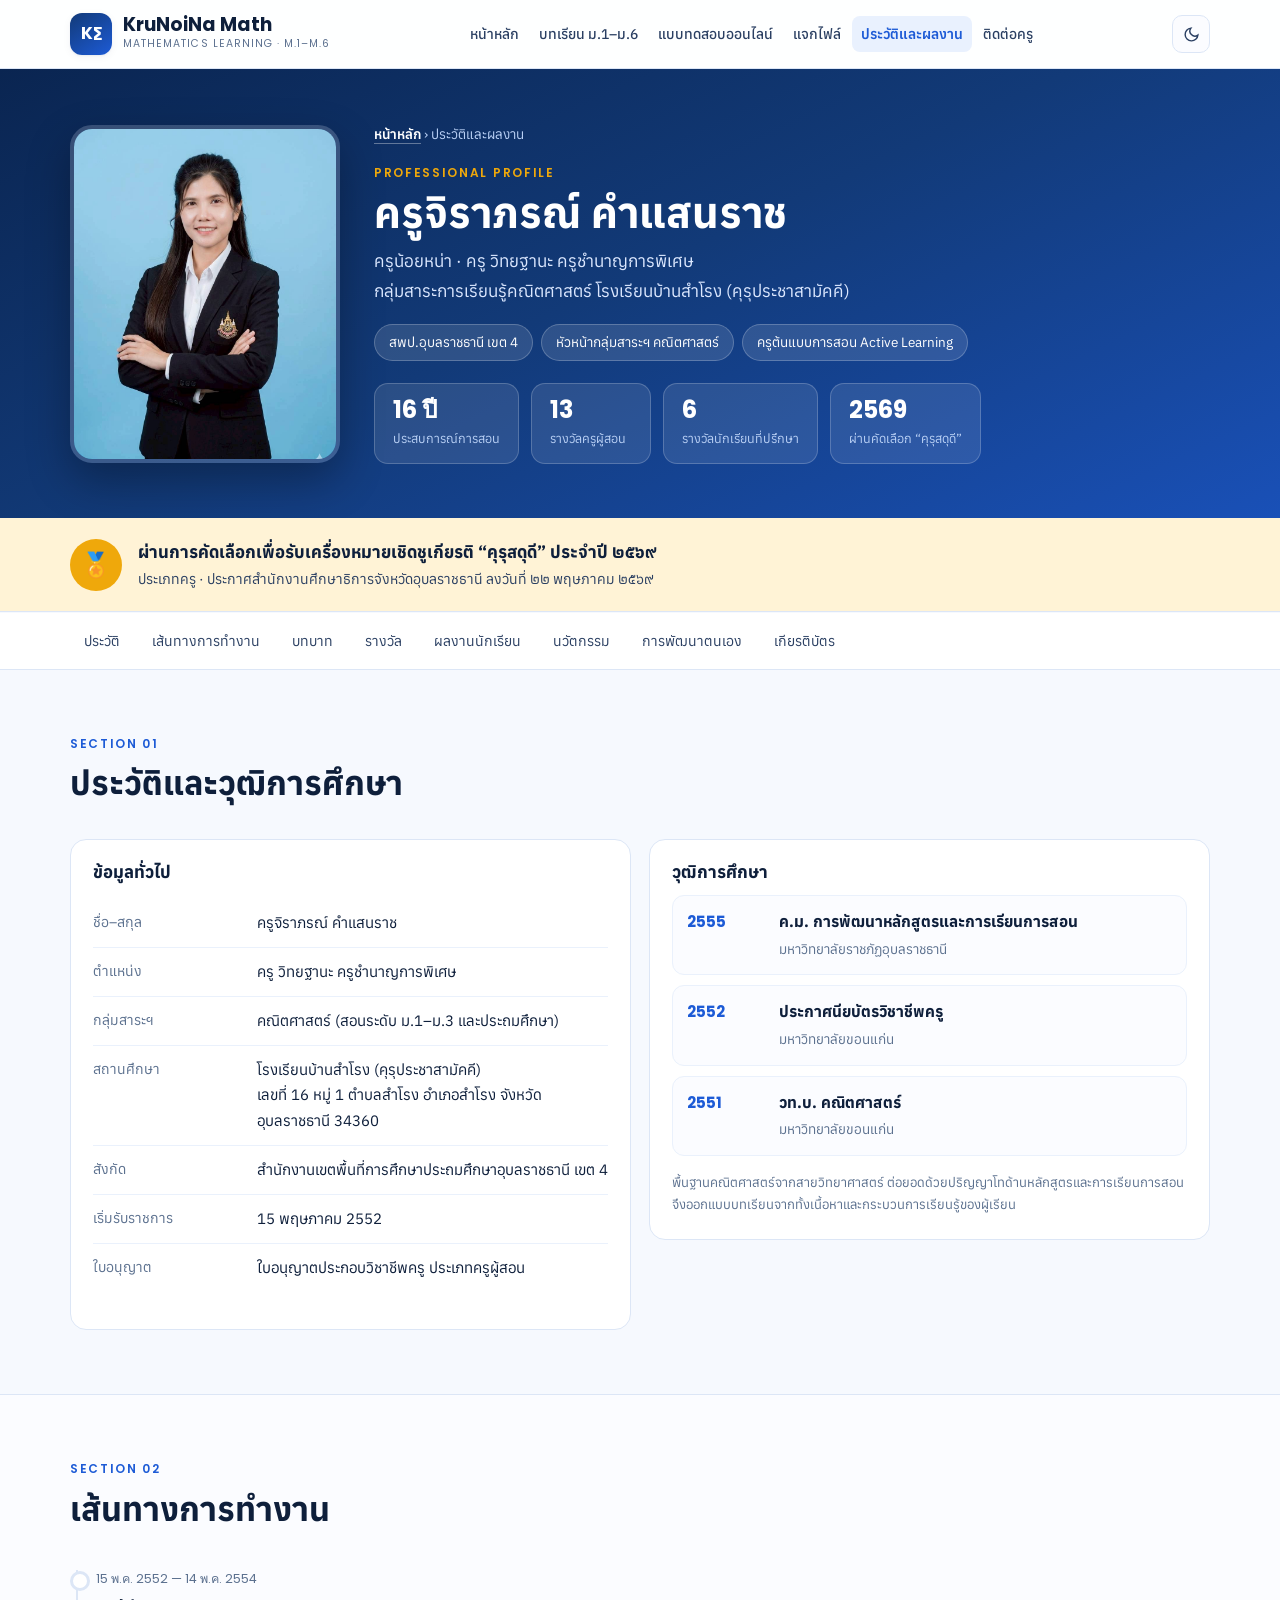
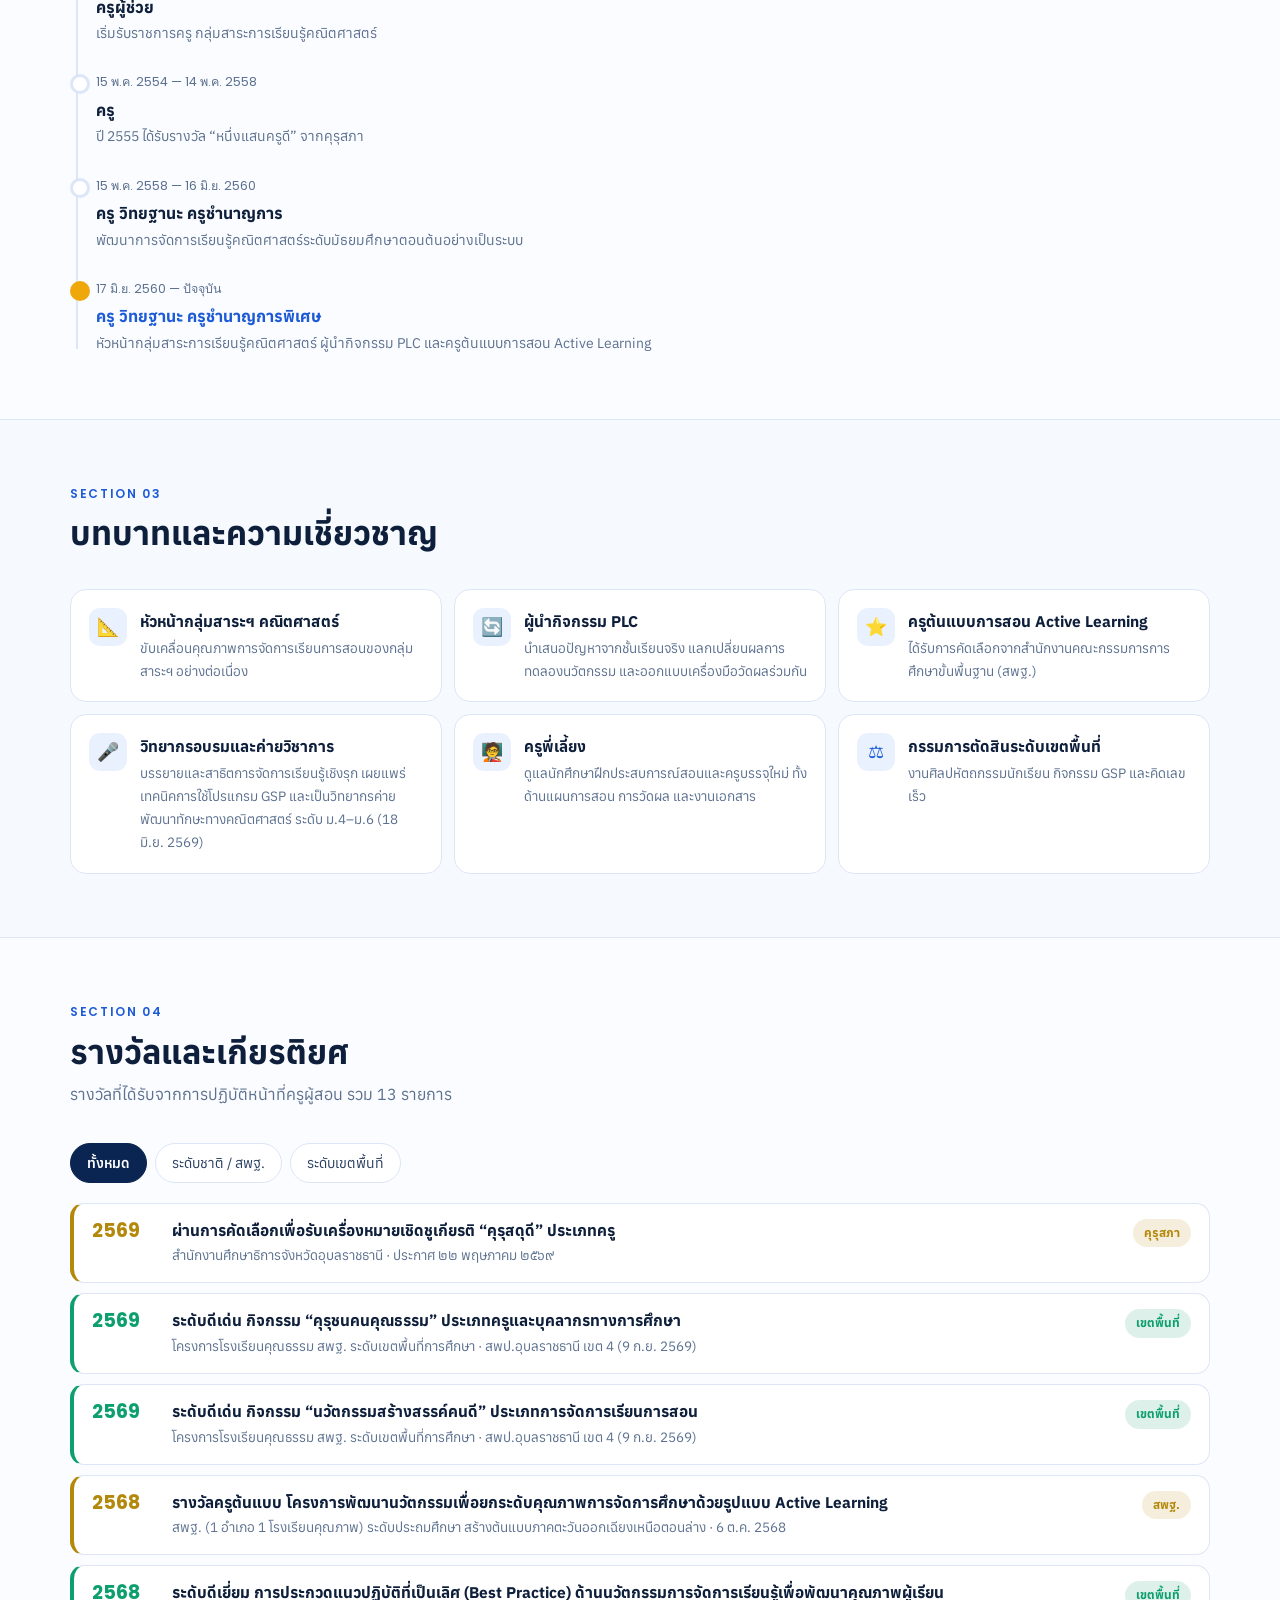
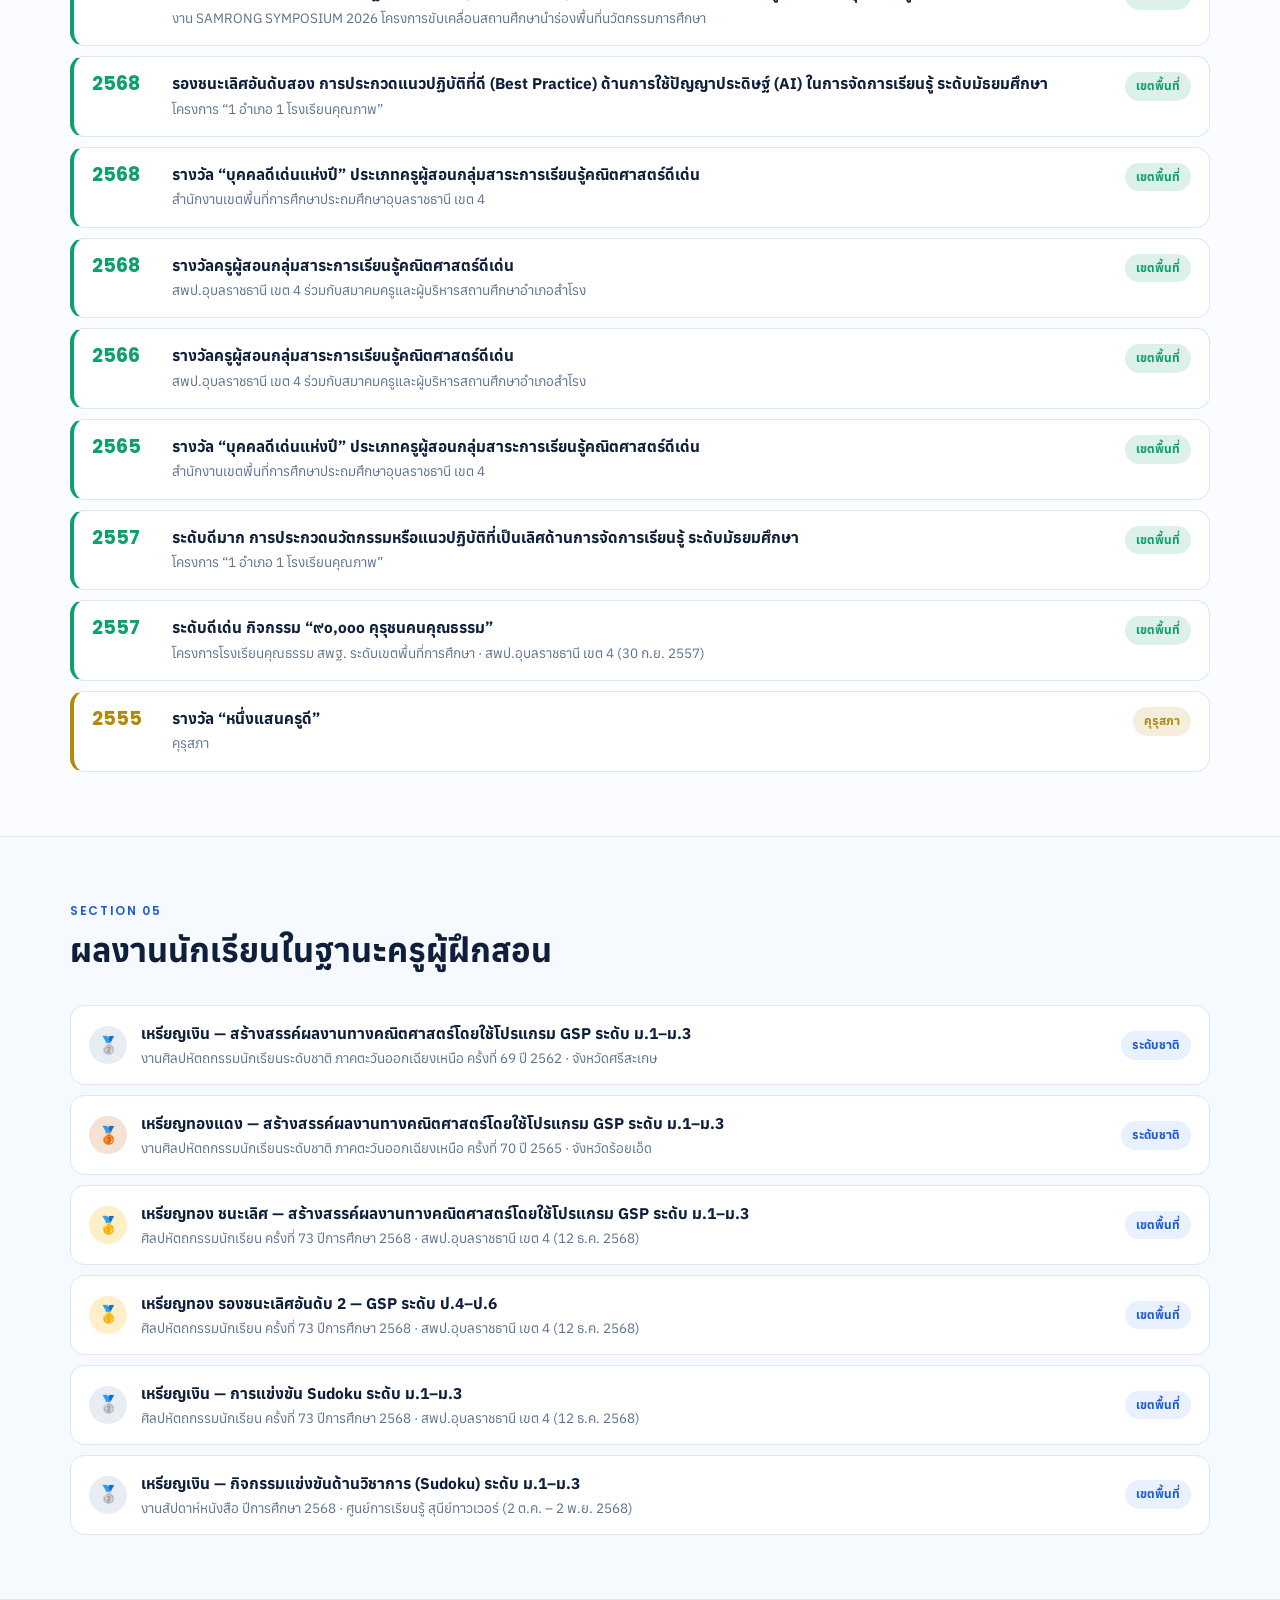
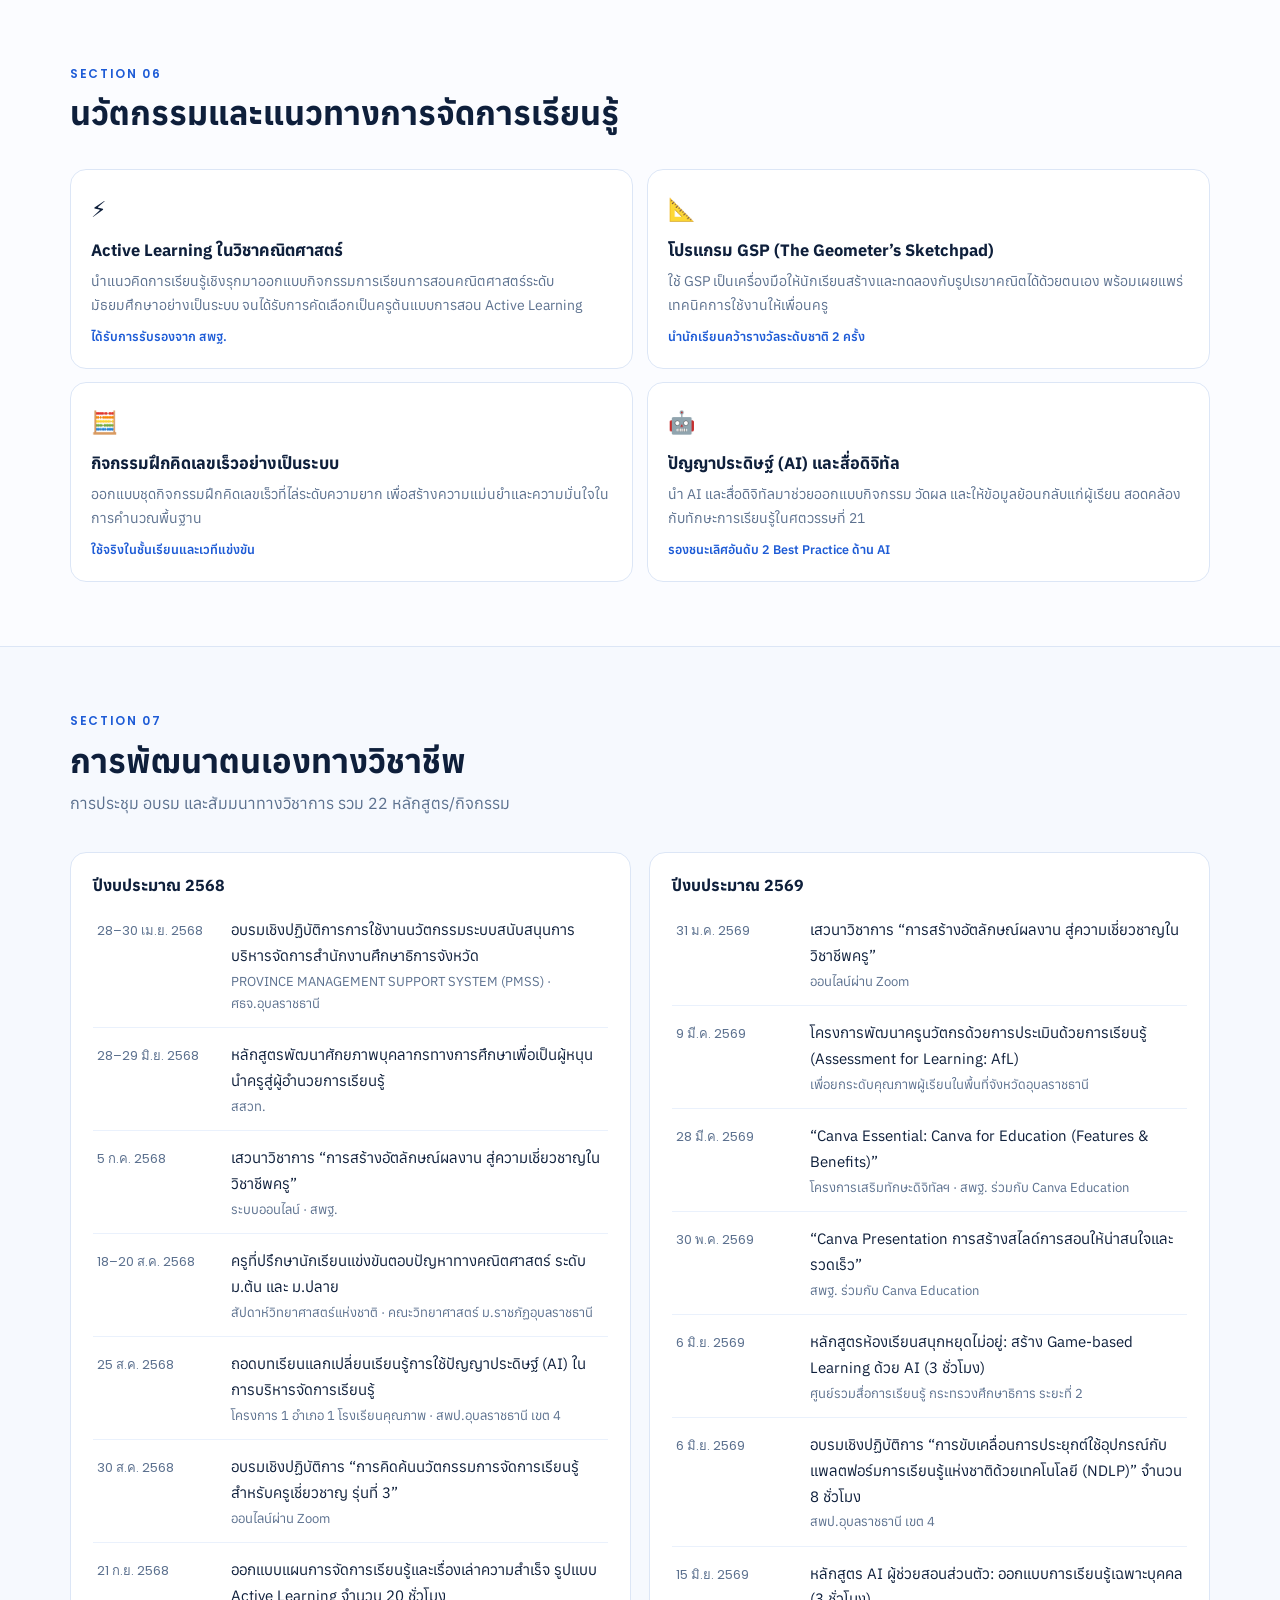
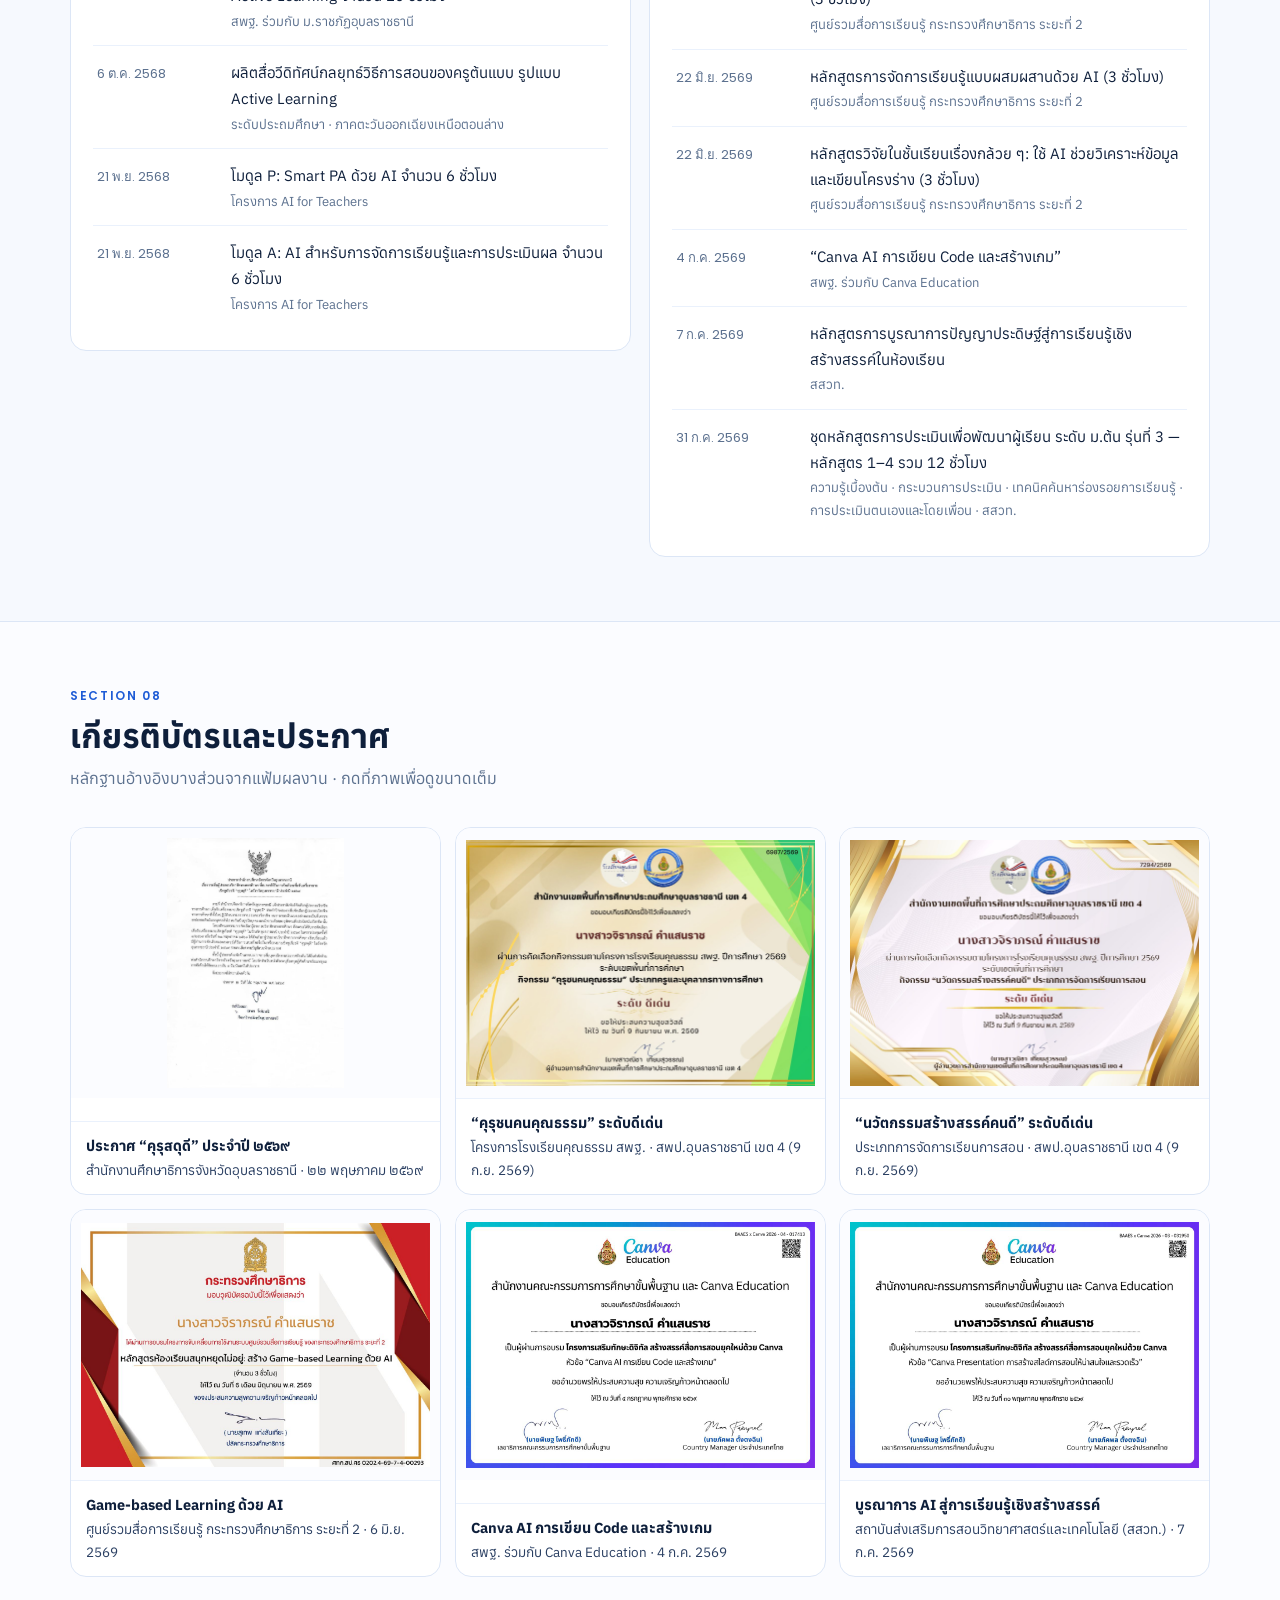
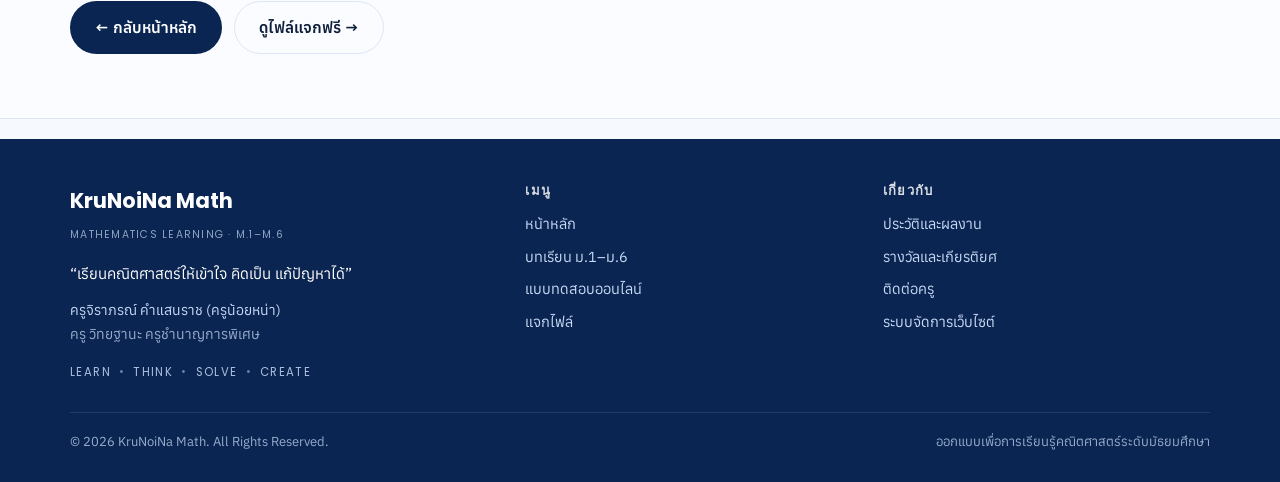
==== commit 31191afe: "Add files via upload" ====
--- a/about.html
+++ b/about.html
@@ -4,725 +4,315 @@
 <meta charset="utf-8">
 <meta name="viewport" content="width=device-width, initial-scale=1, viewport-fit=cover">
 <title>ประวัติและผลงาน · KruNoiNa Math</title>
+<meta name="description" content="ประวัติ เส้นทางการทำงาน รางวัล ผลงานนักเรียน และการพัฒนาตนเองของครูจิราภรณ์ คำแสนราช (ครูน้อยหน่า)">
 <link rel="stylesheet" href="https://fonts.googleapis.com/css2?family=Anuphan:wght@300;400;500;600;700&family=Poppins:wght@500;600;700&display=swap">
 <link rel="stylesheet" href="theme.css">
 <style>
-  :root{padding-top:env(safe-area-inset-top,0px); padding-bottom:env(safe-area-inset-bottom,0px)}
-  body{margin:0}
-  img{max-width:100%}
-  [hidden]{display:none !important}
-
-  /* profile hero */
-  .phero{
-    background:linear-gradient(155deg,var(--navy) 0%, var(--navy-2) 48%, var(--royal) 125%);
-    color:#fff; position:relative; overflow:hidden;
-  }
-  .phero .wrap{
-    display:grid; grid-template-columns:270px 1fr; gap:34px; align-items:center;
-    padding-block:clamp(30px,4.5vw,54px); position:relative; z-index:1;
-  }
-  .pshot{
-    border-radius:22px; overflow:hidden; border:4px solid rgba(255,255,255,.18);
-    aspect-ratio:4/5; box-shadow:0 18px 44px rgba(0,0,0,.3);
-  }
+  .phero{background:linear-gradient(155deg,var(--navy) 0%, var(--navy-2) 48%, var(--royal) 125%); color:#fff; position:relative; overflow:hidden}
+  .phero .wrap{display:grid; grid-template-columns:270px 1fr; gap:34px; align-items:center; padding-block:clamp(30px,4.5vw,54px)}
+  .pshot{border-radius:22px; overflow:hidden; border:4px solid rgba(255,255,255,.18); aspect-ratio:4/5; box-shadow:0 18px 44px rgba(0,0,0,.3)}
   .pshot img{width:100%; height:100%; object-fit:cover; object-position:center 12%; display:block}
   .pcrumb{font-size:13.5px; color:#B9D0F5; margin-bottom:12px}
   .pcrumb a{color:#fff; font-weight:600; border-bottom:1px solid rgba(255,255,255,.35)}
   .phero h1{font-size:clamp(28px,4vw,42px); color:#fff}
   .prole{margin-top:8px; font-size:17px; color:#DCE8FF}
   .pchips{display:flex; gap:8px; flex-wrap:wrap; margin-top:18px}
-  .pchips span{
-    font-size:13.5px; background:rgba(255,255,255,.12); border:1px solid rgba(255,255,255,.22);
-    border-radius:999px; padding:6px 14px;
-  }
+  .pchips span{font-size:13.5px; background:rgba(255,255,255,.12); border:1px solid rgba(255,255,255,.22); border-radius:999px; padding:6px 14px}
   .pstats{display:flex; gap:12px; flex-wrap:wrap; margin-top:22px}
-  .pstat{
-    background:rgba(255,255,255,.1); border:1px solid rgba(255,255,255,.2); border-radius:14px;
-    padding:12px 18px; min-width:120px;
-  }
+  .pstat{background:rgba(255,255,255,.1); border:1px solid rgba(255,255,255,.2); border-radius:14px; padding:12px 18px; min-width:120px}
   .pstat b{display:block; font-family:"Poppins",sans-serif; font-size:24px; line-height:1.15; color:#fff}
   .pstat small{font-size:12.5px; color:#B9D0F5}
-
-  /* honour band */
-  .honour{
-    background:var(--gold-soft); border-bottom:1px solid var(--line);
-    padding-block:20px;
-  }
+  .honour{background:var(--gold-soft); border-bottom:1px solid var(--line); padding-block:20px}
   .honour .wrap{display:flex; gap:16px; align-items:center; flex-wrap:wrap}
-  .honour .seal{
-    width:52px; height:52px; border-radius:50%; background:var(--gold); color:#2B1C00;
-    display:grid; place-items:center; font-size:24px; flex:0 0 auto;
-  }
+  .honour .seal{width:52px; height:52px; border-radius:50%; background:var(--gold); color:#2B1C00; display:grid; place-items:center; font-size:24px; flex:0 0 auto}
   .honour b{display:block; font-size:17px; color:var(--ink)}
   .honour p{font-size:14px; color:var(--ink-2)}
-  @media (prefers-color-scheme: dark){:root:not([data-theme="light"]) .honour b,
-    :root:not([data-theme="light"]) .honour p{color:var(--ink)}}
-
-  /* section nav */
-  .snav{
-    position:sticky; top:calc(env(safe-area-inset-top, 0px) + 68px); z-index:40;
-    background:color-mix(in srgb, var(--surface) 92%, transparent); backdrop-filter:blur(10px);
-    border-bottom:1px solid var(--line);
-  }
+  .snav{position:sticky; top:calc(env(safe-area-inset-top,0px) + 68px); z-index:40; background:color-mix(in srgb,var(--surface) 92%, transparent); backdrop-filter:blur(10px); border-bottom:1px solid var(--line)}
   .snav .wrap{display:flex; gap:4px; overflow-x:auto; padding-block:9px; scrollbar-width:none}
   .snav .wrap::-webkit-scrollbar{display:none}
-  .snav a{
-    font-size:14px; padding:6px 13px; border-radius:999px; white-space:nowrap; color:var(--ink-2);
-    border:1px solid transparent;
-  }
+  .snav a{font-size:14px; padding:6px 13px; border-radius:999px; white-space:nowrap; color:var(--ink-2); border:1px solid transparent}
   .snav a:hover{background:var(--sky); color:var(--royal); border-color:var(--line)}
-
-  /* generic blocks */
-  .block{padding-block:clamp(40px,5vw,66px); scroll-margin-top:calc(env(safe-area-inset-top, 0px) + 128px)}
+  .block{padding-block:clamp(40px,5vw,66px); scroll-margin-top:calc(env(safe-area-inset-top,0px) + 128px)}
   .block.alt{background:var(--surface-2); border-block:1px solid var(--line)}
   .card{background:var(--surface); border:1px solid var(--line); border-radius:var(--r-m); padding:22px}
   .two{display:grid; grid-template-columns:1fr 1fr; gap:18px; align-items:start}
-
-  /* definition rows */
-  .dl{display:grid; gap:0}
+  .dl{display:grid}
   .dl div{display:grid; grid-template-columns:150px 1fr; gap:14px; padding:11px 0; border-bottom:1px solid var(--line-soft); font-size:15px}
   .dl div:last-child{border-bottom:0}
   .dl dt{color:var(--muted); font-size:14px}
   .dl dd{margin:0; color:var(--ink)}
-
-  /* education */
-  .edu{display:grid; gap:10px}
-  .edu li{
-    list-style:none; display:grid; grid-template-columns:78px 1fr; gap:14px; align-items:baseline;
-    background:var(--surface-2); border:1px solid var(--line-soft); border-radius:12px; padding:12px 14px;
-  }
-  .edu .yr{font-family:"Poppins",sans-serif; font-weight:700; color:var(--royal); font-size:15px; font-variant-numeric:tabular-nums}
+  .edu{display:grid; gap:10px; margin:0; padding:0}
+  .edu li{list-style:none; display:grid; grid-template-columns:78px 1fr; gap:14px; align-items:baseline; background:var(--surface-2); border:1px solid var(--line-soft); border-radius:12px; padding:12px 14px}
+  .edu .yr{font-family:"Poppins",sans-serif; font-weight:700; color:var(--royal); font-size:15px}
   .edu b{display:block; font-size:15.5px}
-  .edu span{font-size:13.5px; color:var(--muted)}
-
-  /* timeline */
+  .edu span.i{font-size:13.5px; color:var(--muted)}
   .tl{list-style:none; margin:0; padding:0 0 0 26px; position:relative}
   .tl::before{content:""; position:absolute; left:6px; top:6px; bottom:6px; width:2px; background:var(--line)}
   .tl li{position:relative; padding-bottom:22px}
   .tl li:last-child{padding-bottom:0}
-  .tl li::before{
-    content:""; position:absolute; left:-26px; top:7px; width:14px; height:14px; border-radius:50%;
-    background:var(--surface); border:3px solid var(--line);
-  }
+  .tl li::before{content:""; position:absolute; left:-26px; top:7px; width:14px; height:14px; border-radius:50%; background:var(--surface); border:3px solid var(--line)}
   .tl li.now::before{border-color:var(--gold); background:var(--gold)}
-  .tl .when{font-family:"Poppins",sans-serif; font-size:12.5px; letter-spacing:.04em; color:var(--muted); font-variant-numeric:tabular-nums}
+  .tl .when{font-family:"Poppins",sans-serif; font-size:12.5px; color:var(--muted)}
   .tl b{display:block; font-size:16px; margin-top:2px}
   .tl p{font-size:14px; color:var(--muted)}
   .tl li.now b{color:var(--royal)}
-
-  /* roles */
   .roles{display:grid; grid-template-columns:repeat(3,1fr); gap:12px}
-  .role{
-    background:var(--surface); border:1px solid var(--line); border-radius:var(--r-m); padding:18px;
-    display:flex; gap:13px; align-items:flex-start;
-  }
-  .role .ic{width:38px;height:38px;border-radius:11px;background:var(--sky);color:var(--royal);
-    display:grid;place-items:center;font-size:18px;flex:0 0 auto}
+  .role{background:var(--surface); border:1px solid var(--line); border-radius:var(--r-m); padding:18px; display:flex; gap:13px; align-items:flex-start}
+  .role .ic{width:38px;height:38px;border-radius:11px;background:var(--sky);color:var(--royal); display:grid;place-items:center;font-size:18px;flex:0 0 auto}
   .role b{display:block; font-size:15.5px}
   .role p{font-size:13.5px; color:var(--muted); margin-top:2px}
-
-  /* awards */
-  .filters{display:flex; gap:8px; flex-wrap:wrap; margin-bottom:18px}
-  .filters button{
-    font:inherit; font-size:14px; cursor:pointer; padding:7px 15px; border-radius:999px;
-    border:1px solid var(--line); background:var(--surface); color:var(--ink-2);
-  }
-  .filters button[aria-pressed="true"]{background:var(--navy); border-color:var(--navy); color:#fff; font-weight:600}
-  @media (prefers-color-scheme: dark){:root:not([data-theme="light"]) .filters button[aria-pressed="true"]{background:var(--royal); border-color:var(--royal); color:#04122A}}
-  :root[data-theme="dark"] .filters button[aria-pressed="true"]{background:var(--royal); border-color:var(--royal); color:#04122A}
-
   .awards{list-style:none; margin:0; padding:0; display:grid; gap:10px}
-  .aw{
-    background:var(--surface); border:1px solid var(--line); border-radius:14px;
-    padding:15px 18px; display:grid; grid-template-columns:64px 1fr auto; gap:16px; align-items:start;
-    border-left:4px solid var(--lv);
-  }
-  .aw .yr{font-family:"Poppins",sans-serif; font-weight:700; font-size:19px; color:var(--lv); font-variant-numeric:tabular-nums; line-height:1.3}
+  .aw{background:var(--surface); border:1px solid var(--line); border-radius:14px; padding:15px 18px; display:grid; grid-template-columns:64px 1fr auto; gap:16px; align-items:start; border-left:4px solid var(--lv)}
+  .aw .yr{font-family:"Poppins",sans-serif; font-weight:700; font-size:19px; color:var(--lv); line-height:1.3}
   .aw b{display:block; font-size:15.5px; line-height:1.45}
   .aw p{font-size:13.5px; color:var(--muted); margin-top:3px}
-  .aw .tag{
-    font-size:12px; font-weight:700; padding:4px 11px; border-radius:999px; white-space:nowrap;
-    background:color-mix(in srgb, var(--lv) 14%, transparent); color:var(--lv);
-  }
-  .lv-nation{--lv:#B4880B}
-  .lv-region{--lv:#1D5BD6}
-  .lv-area{--lv:#0E9F6E}
-  @media (prefers-color-scheme: dark){:root:not([data-theme="light"]) .lv-nation{--lv:#FFC53D}
-    :root:not([data-theme="light"]) .lv-region{--lv:#6098FF}
-    :root:not([data-theme="light"]) .lv-area{--lv:#34D399}}
-  :root[data-theme="dark"] .lv-nation{--lv:#FFC53D}
-  :root[data-theme="dark"] .lv-region{--lv:#6098FF}
-  :root[data-theme="dark"] .lv-area{--lv:#34D399}
-
-  /* student results */
-  .sr{display:grid; gap:10px}
-  .sr li{
-    list-style:none; background:var(--surface); border:1px solid var(--line); border-radius:14px;
-    padding:14px 18px; display:grid; grid-template-columns:auto 1fr auto; gap:14px; align-items:center;
-  }
+  .aw .tag{font-size:12px; font-weight:700; padding:4px 11px; border-radius:999px; white-space:nowrap; background:color-mix(in srgb,var(--lv) 14%, transparent); color:var(--lv)}
+  .lv-nation{--lv:#B4880B} .lv-area{--lv:#0E9F6E}
+  @media (prefers-color-scheme: dark){:root:not([data-theme="light"]) .lv-nation{--lv:#FFC53D} :root:not([data-theme="light"]) .lv-area{--lv:#34D399}}
+  :root[data-theme="dark"] .lv-nation{--lv:#FFC53D} :root[data-theme="dark"] .lv-area{--lv:#34D399}
+  .sr{display:grid; gap:10px; margin:0; padding:0}
+  .sr li{list-style:none; background:var(--surface); border:1px solid var(--line); border-radius:14px; padding:14px 18px; display:grid; grid-template-columns:auto 1fr auto; gap:14px; align-items:center}
   .medal{width:38px;height:38px;border-radius:50%;display:grid;place-items:center;font-size:17px;flex:0 0 auto}
-  .m-gold{background:#FDF0C8; color:#8A6508}
-  .m-silver{background:#E8EDF4; color:#4A5A72}
-  .m-bronze{background:#F6E2D2; color:#8A4B21}
-  .sr b{display:block; font-size:15.5px}
-  .sr p{font-size:13.5px; color:var(--muted)}
-  .sr .lvl{font-size:12px; font-weight:700; padding:4px 11px; border-radius:999px; white-space:nowrap;
-    background:var(--sky); color:var(--royal)}
-
-  /* training list */
+  .m-gold{background:#FDF0C8; color:#8A6508} .m-silver{background:#E8EDF4; color:#4A5A72} .m-bronze{background:#F6E2D2; color:#8A4B21}
+  .sr b{display:block; font-size:15.5px} .sr p{font-size:13.5px; color:var(--muted)}
+  .sr .lvl{font-size:12px; font-weight:700; padding:4px 11px; border-radius:999px; background:var(--sky); color:var(--royal); white-space:nowrap}
   .train{list-style:none; margin:0; padding:0; display:grid; gap:2px}
-  .train li{display:grid; grid-template-columns:118px 1fr; gap:16px; padding:12px 4px;
-    border-bottom:1px solid var(--line-soft); font-size:15px; align-items:baseline}
+  .train li{display:grid; grid-template-columns:118px 1fr; gap:16px; padding:12px 4px; border-bottom:1px solid var(--line-soft); font-size:15px; align-items:baseline}
   .train li:last-child{border-bottom:0}
-  .train time{font-family:"Poppins",sans-serif; font-size:13px; color:var(--muted); font-variant-numeric:tabular-nums}
-  .train span{color:var(--ink)}
+  .train time{font-family:"Poppins",sans-serif; font-size:13px; color:var(--muted)}
   .train em{font-style:normal; display:block; font-size:13px; color:var(--muted); margin-top:2px}
-
-  /* innovation */
   .inno{display:grid; grid-template-columns:repeat(2,1fr); gap:14px}
   .icard{background:var(--surface); border:1px solid var(--line); border-radius:var(--r-m); padding:20px}
   .icard .ic{font-size:22px}
   .icard b{display:block; font-size:16.5px; margin-top:8px}
   .icard p{font-size:14px; color:var(--muted); margin-top:5px}
   .icard .use{font-size:12.5px; color:var(--royal); font-weight:600; margin-top:9px}
-
-  /* gallery */
   .gal{display:grid; grid-template-columns:repeat(3,1fr); gap:14px}
-  .gal figure{margin:0; background:var(--surface); border:1px solid var(--line); border-radius:var(--r-m);
-    overflow:hidden; display:flex; flex-direction:column}
+  .gal figure{margin:0; background:var(--surface); border:1px solid var(--line); border-radius:var(--r-m); overflow:hidden; display:flex; flex-direction:column}
   .gal img{width:100%; height:270px; object-fit:contain; display:block; background:var(--surface-2); padding:10px; cursor:zoom-in}
-  .gal figcaption{margin-top:auto}
-  .lightbox{
-    position:fixed; inset:0; z-index:200; background:rgba(5,15,32,.88); display:grid; place-items:center;
-    padding:24px; cursor:zoom-out;
-  }
-  .lightbox img{max-width:min(96vw,1200px); max-height:86vh; border-radius:10px; background:#fff; object-fit:contain}
-  .lightbox p{color:#fff; font-size:14px; margin-top:12px; text-align:center}
-  .lightbox .close{
-    position:absolute; top:18px; right:18px; width:42px; height:42px; border-radius:50%;
-    background:rgba(255,255,255,.15); border:1px solid rgba(255,255,255,.3); color:#fff;
-    font-size:20px; cursor:pointer; display:grid; place-items:center;
-  }
-  .gal figcaption{padding:12px 15px; font-size:13.5px; color:var(--ink-2); border-top:1px solid var(--line-soft)}
+  .gal figcaption{padding:12px 15px; font-size:13.5px; color:var(--ink-2); border-top:1px solid var(--line-soft); margin-top:auto}
   .gal figcaption b{display:block; font-size:14.5px; color:var(--ink)}
-
   .note{font-size:13px; color:var(--muted); margin-top:16px}
-
+  .quote{border-left:3px solid var(--gold); padding-left:16px; margin-top:16px; color:var(--ink-2); font-size:16px; line-height:1.8}
   @media (max-width:1020px){
     .phero .wrap{grid-template-columns:200px 1fr; gap:24px}
-    .roles{grid-template-columns:repeat(2,1fr)}
-    .gal{grid-template-columns:repeat(2,1fr)}
-    .two{grid-template-columns:1fr}
-    .snav{top:auto; position:static}
-    .block{scroll-margin-top:calc(env(safe-area-inset-top, 0px) + 78px)}
+    .roles{grid-template-columns:repeat(2,1fr)} .gal{grid-template-columns:repeat(2,1fr)}
+    .two{grid-template-columns:1fr} .snav{position:static}
+    .block{scroll-margin-top:calc(env(safe-area-inset-top,0px) + 78px)}
   }
   @media (max-width:620px){
-    .phero .wrap{grid-template-columns:1fr}
-    .pshot{max-width:230px}
+    .phero .wrap{grid-template-columns:1fr} .pshot{max-width:230px}
     .roles,.inno,.gal{grid-template-columns:1fr}
     .dl div{grid-template-columns:1fr; gap:2px}
-    .aw{grid-template-columns:1fr; gap:8px}
-    .aw .tag{justify-self:start}
-    .sr li{grid-template-columns:auto 1fr; gap:12px}
-    .sr .lvl{grid-column:2}
-    .train li{grid-template-columns:1fr; gap:2px}
-    .edu li{grid-template-columns:1fr; gap:2px}
+    .aw{grid-template-columns:1fr; gap:8px} .aw .tag{justify-self:start}
+    .sr li{grid-template-columns:auto 1fr} .sr .lvl{grid-column:2}
+    .train li,.edu li{grid-template-columns:1fr; gap:2px}
   }
 </style>
 </head>
 <body>
 
-<header class="site">
-  <div class="wrap bar">
-    <a class="brand" href="index.html">
-      <span class="mark">K&#8721;</span>
-      <span>
-        <b>KruNoiNa Math</b>
-        <small>Mathematics Learning &#183; M.1&#8211;M.6</small>
-      </span>
-    </a>
-    <nav class="main">
-      <a href="index.html">หน้าหลัก</a>
-      <a href="index.html#levels">ม.1–ม.6</a>
-      <a href="index.html#learning">บทเรียน</a>
-      <a href="quiz.html">แบบทดสอบออนไลน์</a>
-      <a href="index.html#fun">Fun Zone</a>
-      <a href="index.html#real">Real Life</a>
-      <a href="about.html" aria-current="page">ประวัติและผลงาน</a>
-      <a href="index.html#contact">ติดต่อครู</a>
-    </nav>
-    <div class="tools">
-      <button class="icon-btn" id="theme" type="button" aria-label="สลับโหมดสว่าง/มืด" title="สลับโหมดสว่าง/มืด">
-        <svg width="17" height="17" viewBox="0 0 24 24" fill="none" stroke="currentColor" stroke-width="2">
-          <path d="M21 12.8A9 9 0 1 1 11.2 3a7 7 0 0 0 9.8 9.8Z"></path>
-        </svg>
-      </button>
-    </div>
-  </div>
-</header>
+<header class="site"></header>
 
 <main>
-  <!-- PROFILE HERO -->
   <div class="phero">
     <div class="wrap">
-      <div class="pshot">
-        <img src="teacher.jpg" alt="ครูจิราภรณ์ คำแสนราช (ครูน้อยหน่า)" width="896" height="1200">
-      </div>
-      <div>
+      <div class="pshot pop pop-1"><img id="pPhoto" src="teacher.jpg" alt="" width="896" height="1200"></div>
+      <div class="pop pop-2">
         <p class="pcrumb"><a href="index.html">หน้าหลัก</a> &#8250; ประวัติและผลงาน</p>
         <span class="eyebrow" style="color:var(--gold)">Professional Profile</span>
-        <h1>ครูจิราภรณ์ คำแสนราช</h1>
-        <p class="prole">ครูน้อยหน่า · ครู วิทยฐานะ ครูชำนาญการพิเศษ<br>กลุ่มสาระการเรียนรู้คณิตศาสตร์ โรงเรียนบ้านสำโรง (คุรุประชาสามัคคี)</p>
-        <div class="pchips">
-          <span>สพป.อุบลราชธานี เขต 4</span>
-          <span>หัวหน้ากลุ่มสาระฯ คณิตศาสตร์</span>
-          <span>ครูต้นแบบการสอน Active Learning</span>
-        </div>
-        <div class="pstats">
-          <div class="pstat"><b>16 ปี</b><small>ประสบการณ์การสอน</small></div>
-          <div class="pstat"><b>13</b><small>รางวัลครูผู้สอน</small></div>
-          <div class="pstat"><b>6</b><small>รางวัลนักเรียนที่ปรึกษา</small></div>
-          <div class="pstat"><b>2569</b><small>ผ่านคัดเลือก “คุรุสดุดี”</small></div>
-        </div>
+        <h1 id="pName">—</h1>
+        <p class="prole" id="pRole"></p>
+        <div class="pchips" id="pChips"></div>
+        <div class="pstats" id="pStats"></div>
       </div>
     </div>
   </div>
 
-  <!-- HONOUR -->
-  <div class="honour">
+  <div class="honour pop pop-3" id="honour" hidden>
     <div class="wrap">
       <span class="seal">🏅</span>
-      <span>
-        <b>ผ่านการคัดเลือกเพื่อรับเครื่องหมายเชิดชูเกียรติ “คุรุสดุดี” ประจำปี ๒๕๖๙</b>
-        <p>ประเภทครู · ประกาศสำนักงานศึกษาธิการจังหวัดอุบลราชธานี ลงวันที่ ๒๒ พฤษภาคม ๒๕๖๙</p>
-      </span>
+      <span><b id="hT"></b><p id="hS"></p></span>
     </div>
   </div>
 
   <nav class="snav" aria-label="หัวข้อในหน้านี้">
     <div class="wrap">
-      <a href="#profile">ประวัติ</a>
-      <a href="#career">เส้นทางการทำงาน</a>
-      <a href="#roles">บทบาทและความเชี่ยวชาญ</a>
-      <a href="#awards">รางวัลและเกียรติยศ</a>
-      <a href="#students">ผลงานนักเรียน</a>
-      <a href="#innovation">นวัตกรรมการสอน</a>
-      <a href="#training">การพัฒนาตนเอง</a>
-      <a href="#gallery">เกียรติบัตร</a>
+      <a href="#profile">ประวัติ</a><a href="#career">เส้นทางการทำงาน</a>
+      <a href="#roles">บทบาท</a><a href="#awards">รางวัล</a>
+      <a href="#students">ผลงานนักเรียน</a><a href="#innovation">นวัตกรรม</a>
+      <a href="#training">การพัฒนาตนเอง</a><a href="#gallery">เกียรติบัตร</a>
     </div>
   </nav>
 
-  <!-- PROFILE -->
   <section class="block" id="profile">
     <div class="wrap">
-      <div class="sec-head">
-        <span class="eyebrow">Section 01</span>
-        <h2>ประวัติและวุฒิการศึกษา</h2>
+      <div class="sec-head"><span class="eyebrow">Section 01</span><h2>ประวัติและวุฒิการศึกษา</h2></div>
+      <div class="two">
+        <div class="card"><h3 style="font-size:17px;margin-bottom:10px">ข้อมูลทั่วไป</h3>
+          <dl class="dl" id="pInfo"></dl></div>
+        <div class="card"><h3 style="font-size:17px;margin-bottom:12px">วุฒิการศึกษา</h3>
+          <ul class="edu" id="pEdu"></ul>
+          <p class="note" id="pEduNote"></p></div>
       </div>
-      <div class="two">
-        <div class="card">
-          <h3 style="font-size:17px;margin-bottom:10px">ข้อมูลทั่วไป</h3>
-          <dl class="dl">
-            <div><dt>ชื่อ–สกุล</dt><dd>นางสาวจิราภรณ์ คำแสนราช</dd></div>
-            <div><dt>ตำแหน่ง</dt><dd>ครู วิทยฐานะ ครูชำนาญการพิเศษ</dd></div>
-            <div><dt>กลุ่มสาระฯ</dt><dd>คณิตศาสตร์ (สอนระดับ ม.1–ม.3 และประถมศึกษา)</dd></div>
-            <div><dt>สถานศึกษา</dt><dd>โรงเรียนบ้านสำโรง (คุรุประชาสามัคคี)<br>เลขที่ 16 หมู่ 1 ตำบลสำโรง อำเภอสำโรง จังหวัดอุบลราชธานี 34360</dd></div>
-            <div><dt>สังกัด</dt><dd>สำนักงานเขตพื้นที่การศึกษาประถมศึกษาอุบลราชธานี เขต 4</dd></div>
-            <div><dt>เริ่มรับราชการ</dt><dd>15 พฤษภาคม 2552</dd></div>
-            <div><dt>ใบอนุญาต</dt><dd>ใบอนุญาตประกอบวิชาชีพครู ประเภทครูผู้สอน</dd></div>
-          </dl>
-        </div>
-        <div class="card">
-          <h3 style="font-size:17px;margin-bottom:12px">วุฒิการศึกษา</h3>
-          <ul class="edu" style="margin:0;padding:0">
-            <li><span class="yr">2555</span><span><b>ค.ม. การพัฒนาหลักสูตรและการเรียนการสอน</b><span>มหาวิทยาลัยราชภัฏอุบลราชธานี</span></span></li>
-            <li><span class="yr">2552</span><span><b>ประกาศนียบัตรวิชาชีพครู</b><span>มหาวิทยาลัยขอนแก่น</span></span></li>
-            <li><span class="yr">2551</span><span><b>วท.บ. คณิตศาสตร์</b><span>มหาวิทยาลัยขอนแก่น</span></span></li>
-          </ul>
-          <p class="note">พื้นฐานคณิตศาสตร์จากสายวิทยาศาสตร์ ต่อยอดด้วยปริญญาโทด้านหลักสูตรและการเรียนการสอน จึงออกแบบบทเรียนจากทั้งเนื้อหาและกระบวนการเรียนรู้ของผู้เรียน</p>
-        </div>
-      </div>
-    </div>
-  </section>
-
-  <!-- CAREER -->
+    </div>
+  </section>
+
   <section class="block alt" id="career">
     <div class="wrap">
-      <div class="sec-head">
-        <span class="eyebrow">Section 02</span>
-        <h2>เส้นทางการทำงาน</h2>
-        <p>ปฏิบัติหน้าที่ครู ณ โรงเรียนบ้านสำโรง (คุรุประชาสามัคคี) ต่อเนื่องตั้งแต่บรรจุจนถึงปัจจุบัน</p>
-      </div>
-      <ul class="tl">
-        <li>
-          <span class="when">15 พ.ค. 2552 — 14 พ.ค. 2554</span>
-          <b>ครูผู้ช่วย</b>
-          <p>เริ่มรับราชการครู กลุ่มสาระการเรียนรู้คณิตศาสตร์</p>
-        </li>
-        <li>
-          <span class="when">15 พ.ค. 2554 — 14 พ.ค. 2558</span>
-          <b>ครู</b>
-          <p>ปี 2555 ได้รับรางวัล “หนึ่งแสนครูดี” จากคุรุสภา</p>
-        </li>
-        <li>
-          <span class="when">15 พ.ค. 2558 — 16 มิ.ย. 2560</span>
-          <b>ครู วิทยฐานะ ครูชำนาญการ</b>
-          <p>พัฒนาการจัดการเรียนรู้คณิตศาสตร์ระดับมัธยมศึกษาตอนต้นอย่างเป็นระบบ</p>
-        </li>
-        <li class="now">
-          <span class="when">17 มิ.ย. 2560 — ปัจจุบัน</span>
-          <b>ครู วิทยฐานะ ครูชำนาญการพิเศษ</b>
-          <p>หัวหน้ากลุ่มสาระการเรียนรู้คณิตศาสตร์ ผู้นำกิจกรรม PLC และครูต้นแบบการสอน Active Learning</p>
-        </li>
-      </ul>
-    </div>
-  </section>
-
-  <!-- ROLES -->
+      <div class="sec-head"><span class="eyebrow">Section 02</span><h2>เส้นทางการทำงาน</h2></div>
+      <ul class="tl" id="pCareer"></ul>
+    </div>
+  </section>
+
   <section class="block" id="roles">
     <div class="wrap">
-      <div class="sec-head">
-        <span class="eyebrow">Section 03</span>
-        <h2>บทบาทและความเชี่ยวชาญ</h2>
-        <p>นอกเหนือจากการสอนในชั้นเรียน ยังรับผิดชอบงานวิชาการและการพัฒนาวิชาชีพทั้งในและนอกสถานศึกษา</p>
-      </div>
-      <div class="roles">
-        <div class="role"><span class="ic">📐</span><span><b>หัวหน้ากลุ่มสาระฯ คณิตศาสตร์</b><p>ขับเคลื่อนคุณภาพการจัดการเรียนการสอนของกลุ่มสาระฯ อย่างต่อเนื่อง</p></span></div>
-        <div class="role"><span class="ic">🔄</span><span><b>ผู้นำกิจกรรม PLC</b><p>นำเสนอปัญหาจากชั้นเรียนจริง แลกเปลี่ยนผลการทดลองนวัตกรรม และออกแบบเครื่องมือวัดผลร่วมกัน</p></span></div>
-        <div class="role"><span class="ic">⭐</span><span><b>ครูต้นแบบการสอน Active Learning</b><p>ได้รับการคัดเลือกจากสำนักงานคณะกรรมการการศึกษาขั้นพื้นฐาน (สพฐ.)</p></span></div>
-        <div class="role"><span class="ic">🎤</span><span><b>วิทยากรอบรมและค่ายวิชาการ</b><p>บรรยายและสาธิตการจัดการเรียนรู้เชิงรุก เผยแพร่เทคนิคการใช้โปรแกรม GSP และเป็นวิทยากรค่ายพัฒนาทักษะทางคณิตศาสตร์ ระดับ ม.4–ม.6 (18 มิ.ย. 2569)</p></span></div>
-        <div class="role"><span class="ic">🧑‍🏫</span><span><b>ครูพี่เลี้ยง</b><p>ดูแลนักศึกษาฝึกประสบการณ์สอนและครูบรรจุใหม่ ทั้งด้านแผนการสอน การวัดผล และงานเอกสาร</p></span></div>
-        <div class="role"><span class="ic">⚖️</span><span><b>กรรมการตัดสินระดับเขตพื้นที่</b><p>งานศิลปหัตถกรรมนักเรียน กิจกรรม GSP และคิดเลขเร็ว</p></span></div>
-      </div>
-    </div>
-  </section>
-
-  <!-- AWARDS -->
+      <div class="sec-head"><span class="eyebrow">Section 03</span><h2>บทบาทและความเชี่ยวชาญ</h2></div>
+      <div class="roles stagger" id="pRoles"></div>
+    </div>
+  </section>
+
   <section class="block alt" id="awards">
     <div class="wrap">
-      <div class="sec-head">
-        <span class="eyebrow">Section 04</span>
-        <h2>รางวัลและเกียรติยศ</h2>
-        <p>รางวัลที่ได้รับจากการปฏิบัติหน้าที่ครูผู้สอน ตั้งแต่ปี 2555 จนถึงปัจจุบัน รวม 13 รายการ</p>
-      </div>
-      <div class="filters" id="afilter">
+      <div class="sec-head"><span class="eyebrow">Section 04</span><h2>รางวัลและเกียรติยศ</h2>
+        <p id="awSub"></p></div>
+      <div class="dl-filters" id="awFilter">
         <button type="button" data-f="all" aria-pressed="true">ทั้งหมด</button>
         <button type="button" data-f="nation" aria-pressed="false">ระดับชาติ / สพฐ.</button>
         <button type="button" data-f="area" aria-pressed="false">ระดับเขตพื้นที่</button>
       </div>
-      <ul class="awards" id="awlist">
-        <li class="aw lv-nation" data-k="nation">
-          <span class="yr">2569</span>
-          <span><b>ผ่านการคัดเลือกเพื่อรับเครื่องหมายเชิดชูเกียรติ “คุรุสดุดี” ประเภทครู</b>
-          <p>สำนักงานศึกษาธิการจังหวัดอุบลราชธานี · ประกาศ ๒๒ พฤษภาคม ๒๕๖๙</p></span>
-          <span class="tag">คุรุสภา</span>
-        </li>
-        <li class="aw lv-area" data-k="area">
-          <span class="yr">2569</span>
-          <span><b>ระดับดีเด่น กิจกรรม “คุรุชนคนคุณธรรม” ประเภทครูและบุคลากรทางการศึกษา</b>
-          <p>โครงการโรงเรียนคุณธรรม สพฐ. ระดับเขตพื้นที่การศึกษา · สพป.อุบลราชธานี เขต 4 (9 ก.ย. 2569)</p></span>
-          <span class="tag">เขตพื้นที่</span>
-        </li>
-        <li class="aw lv-area" data-k="area">
-          <span class="yr">2569</span>
-          <span><b>ระดับดีเด่น กิจกรรม “นวัตกรรมสร้างสรรค์คนดี” ประเภทการจัดการเรียนการสอน</b>
-          <p>โครงการโรงเรียนคุณธรรม สพฐ. ระดับเขตพื้นที่การศึกษา · สพป.อุบลราชธานี เขต 4 (9 ก.ย. 2569)</p></span>
-          <span class="tag">เขตพื้นที่</span>
-        </li>
-        <li class="aw lv-nation" data-k="nation">
-          <span class="yr">2568</span>
-          <span><b>รางวัลครูต้นแบบ โครงการพัฒนานวัตกรรมเพื่อยกระดับคุณภาพการจัดการศึกษาด้วยรูปแบบ Active Learning</b>
-          <p>สพฐ. (1 อำเภอ 1 โรงเรียนคุณภาพ) ระดับประถมศึกษา สร้างต้นแบบภาคตะวันออกเฉียงเหนือตอนล่าง · 6 ต.ค. 2568</p></span>
-          <span class="tag">สพฐ.</span>
-        </li>
-        <li class="aw lv-area" data-k="area">
-          <span class="yr">2568</span>
-          <span><b>ระดับดีเยี่ยม การประกวดแนวปฏิบัติที่เป็นเลิศ (Best Practice) ด้านนวัตกรรมการจัดการเรียนรู้เพื่อพัฒนาคุณภาพผู้เรียน</b>
-          <p>งาน SAMRONG SYMPOSIUM 2026 โครงการขับเคลื่อนสถานศึกษานำร่องพื้นที่นวัตกรรมการศึกษา</p></span>
-          <span class="tag">เขตพื้นที่</span>
-        </li>
-        <li class="aw lv-area" data-k="area">
-          <span class="yr">2568</span>
-          <span><b>รองชนะเลิศอันดับสอง การประกวดแนวปฏิบัติที่ดี (Best Practice) ด้านการใช้ปัญญาประดิษฐ์ (AI) ในการจัดการเรียนรู้ ระดับมัธยมศึกษา</b>
-          <p>โครงการ “1 อำเภอ 1 โรงเรียนคุณภาพ”</p></span>
-          <span class="tag">เขตพื้นที่</span>
-        </li>
-        <li class="aw lv-area" data-k="area">
-          <span class="yr">2568</span>
-          <span><b>รางวัล “บุคคลดีเด่นแห่งปี” ประเภทครูผู้สอนกลุ่มสาระการเรียนรู้คณิตศาสตร์ดีเด่น</b>
-          <p>สำนักงานเขตพื้นที่การศึกษาประถมศึกษาอุบลราชธานี เขต 4</p></span>
-          <span class="tag">เขตพื้นที่</span>
-        </li>
-        <li class="aw lv-area" data-k="area">
-          <span class="yr">2568</span>
-          <span><b>รางวัลครูผู้สอนกลุ่มสาระการเรียนรู้คณิตศาสตร์ดีเด่น</b>
-          <p>สพป.อุบลราชธานี เขต 4 ร่วมกับสมาคมครูและผู้บริหารสถานศึกษาอำเภอสำโรง</p></span>
-          <span class="tag">เขตพื้นที่</span>
-        </li>
-        <li class="aw lv-area" data-k="area">
-          <span class="yr">2566</span>
-          <span><b>รางวัลครูผู้สอนกลุ่มสาระการเรียนรู้คณิตศาสตร์ดีเด่น</b>
-          <p>สพป.อุบลราชธานี เขต 4 ร่วมกับสมาคมครูและผู้บริหารสถานศึกษาอำเภอสำโรง</p></span>
-          <span class="tag">เขตพื้นที่</span>
-        </li>
-        <li class="aw lv-area" data-k="area">
-          <span class="yr">2565</span>
-          <span><b>รางวัล “บุคคลดีเด่นแห่งปี” ประเภทครูผู้สอนกลุ่มสาระการเรียนรู้คณิตศาสตร์ดีเด่น</b>
-          <p>สำนักงานเขตพื้นที่การศึกษาประถมศึกษาอุบลราชธานี เขต 4</p></span>
-          <span class="tag">เขตพื้นที่</span>
-        </li>
-        <li class="aw lv-area" data-k="area">
-          <span class="yr">2557</span>
-          <span><b>ระดับดีมาก การประกวดนวัตกรรมหรือแนวปฏิบัติที่เป็นเลิศด้านการจัดการเรียนรู้ ระดับมัธยมศึกษา</b>
-          <p>โครงการ “1 อำเภอ 1 โรงเรียนคุณภาพ”</p></span>
-          <span class="tag">เขตพื้นที่</span>
-        </li>
-        <li class="aw lv-area" data-k="area">
-          <span class="yr">2557</span>
-          <span><b>ระดับดีเด่น กิจกรรม “๙๐,๐๐๐ คุรุชนคนคุณธรรม”</b>
-          <p>โครงการโรงเรียนคุณธรรม สพฐ. ระดับเขตพื้นที่การศึกษา · สพป.อุบลราชธานี เขต 4 (30 ก.ย. 2557)</p></span>
-          <span class="tag">เขตพื้นที่</span>
-        </li>
-        <li class="aw lv-nation" data-k="nation">
-          <span class="yr">2555</span>
-          <span><b>รางวัล “หนึ่งแสนครูดี”</b>
-          <p>คุรุสภา</p></span>
-          <span class="tag">คุรุสภา</span>
-        </li>
-      </ul>
-    </div>
-  </section>
-
-  <!-- STUDENT RESULTS -->
+      <ul class="awards" id="pAwards"></ul>
+    </div>
+  </section>
+
   <section class="block" id="students">
     <div class="wrap">
-      <div class="sec-head">
-        <span class="eyebrow">Section 05</span>
-        <h2>ผลงานนักเรียนในฐานะครูผู้ฝึกสอน</h2>
-        <p>ผลการแข่งขันของนักเรียนที่อยู่ในความดูแล ทั้งระดับชาติและระดับเขตพื้นที่การศึกษา</p>
-      </div>
-
-      <h3 style="font-size:16px;margin-bottom:12px">ระดับชาติ</h3>
-      <ul class="sr" style="margin:0 0 26px;padding:0">
-        <li><span class="medal m-silver">🥈</span>
-          <span><b>เหรียญเงิน — สร้างสรรค์ผลงานทางคณิตศาสตร์โดยใช้โปรแกรม GSP ระดับ ม.1–ม.3</b>
-          <p>งานศิลปหัตถกรรมนักเรียนระดับชาติ ภาคตะวันออกเฉียงเหนือ ครั้งที่ 69 ปี 2562 · จังหวัดศรีสะเกษ</p></span>
-          <span class="lvl">ระดับชาติ</span></li>
-        <li><span class="medal m-bronze">🥉</span>
-          <span><b>เหรียญทองแดง — สร้างสรรค์ผลงานทางคณิตศาสตร์โดยใช้โปรแกรม GSP ระดับ ม.1–ม.3</b>
-          <p>งานศิลปหัตถกรรมนักเรียนระดับชาติ ภาคตะวันออกเฉียงเหนือ ครั้งที่ 70 ปี 2565 · จังหวัดร้อยเอ็ด</p></span>
-          <span class="lvl">ระดับชาติ</span></li>
-      </ul>
-
-      <h3 style="font-size:16px;margin-bottom:12px">ระดับเขตพื้นที่การศึกษา</h3>
-      <ul class="sr" style="margin:0;padding:0">
-        <li><span class="medal m-gold">🥇</span>
-          <span><b>เหรียญทอง ชนะเลิศ — สร้างสรรค์ผลงานทางคณิตศาสตร์โดยใช้โปรแกรม GSP ระดับ ม.1–ม.3</b>
-          <p>ศิลปหัตถกรรมนักเรียน ครั้งที่ 73 ปีการศึกษา 2568 · สพป.อุบลราชธานี เขต 4 (12 ธ.ค. 2568)</p></span>
-          <span class="lvl">เขตพื้นที่</span></li>
-        <li><span class="medal m-gold">🥇</span>
-          <span><b>เหรียญทอง รองชนะเลิศอันดับ 2 — GSP ระดับ ป.4–ป.6</b>
-          <p>ศิลปหัตถกรรมนักเรียน ครั้งที่ 73 ปีการศึกษา 2568 · สพป.อุบลราชธานี เขต 4 (12 ธ.ค. 2568)</p></span>
-          <span class="lvl">เขตพื้นที่</span></li>
-        <li><span class="medal m-silver">🥈</span>
-          <span><b>เหรียญเงิน — การแข่งขัน Sudoku ระดับ ม.1–ม.3</b>
-          <p>ศิลปหัตถกรรมนักเรียน ครั้งที่ 73 ปีการศึกษา 2568 · สพป.อุบลราชธานี เขต 4 (12 ธ.ค. 2568)</p></span>
-          <span class="lvl">เขตพื้นที่</span></li>
-        <li><span class="medal m-silver">🥈</span>
-          <span><b>เหรียญเงิน — กิจกรรมแข่งขันด้านวิชาการ (Sudoku) ระดับ ม.1–ม.3</b>
-          <p>งานสัปดาห์หนังสือ ปีการศึกษา 2568 · ศูนย์การเรียนรู้ สุนีย์ทาวเวอร์ (2 ต.ค. – 2 พ.ย. 2568)</p></span>
-          <span class="lvl">เขตพื้นที่</span></li>
-      </ul>
-      <p class="note">นอกจากนี้ยังทำหน้าที่ครูที่ปรึกษานักเรียนเข้าแข่งขันตอบปัญหาทางคณิตศาสตร์ ระดับมัธยมศึกษาตอนต้นและตอนปลาย งานสัปดาห์วิทยาศาสตร์แห่งชาติ ประจำปี 2568 คณะวิทยาศาสตร์ มหาวิทยาลัยราชภัฏอุบลราชธานี</p>
-    </div>
-  </section>
-
-  <!-- INNOVATION -->
+      <div class="sec-head"><span class="eyebrow">Section 05</span><h2>ผลงานนักเรียนในฐานะครูผู้ฝึกสอน</h2></div>
+      <ul class="sr" id="pStudents"></ul>
+    </div>
+  </section>
+
   <section class="block alt" id="innovation">
     <div class="wrap">
-      <div class="sec-head">
-        <span class="eyebrow">Section 06</span>
-        <h2>นวัตกรรมและแนวทางการจัดการเรียนรู้</h2>
-        <p>ออกแบบการเรียนรู้คณิตศาสตร์ให้ผู้เรียนได้คิด วิเคราะห์ และสร้างองค์ความรู้ด้วยตนเอง</p>
-      </div>
-      <div class="inno">
-        <div class="icard"><span class="ic">⚡</span><b>Active Learning ในวิชาคณิตศาสตร์</b>
-          <p>นำแนวคิดการเรียนรู้เชิงรุกมาออกแบบกิจกรรมการเรียนการสอนคณิตศาสตร์ระดับมัธยมศึกษาอย่างเป็นระบบ จนได้รับการคัดเลือกเป็นครูต้นแบบการสอน Active Learning</p>
-          <p class="use">ได้รับการรับรองจาก สพฐ.</p></div>
-        <div class="icard"><span class="ic">📐</span><b>โปรแกรม GSP (The Geometer’s Sketchpad)</b>
-          <p>ใช้ GSP เป็นเครื่องมือให้นักเรียนสร้างและทดลองกับรูปเรขาคณิตได้ด้วยตนเอง พร้อมเผยแพร่เทคนิคการใช้งานให้เพื่อนครู</p>
-          <p class="use">นำนักเรียนคว้ารางวัลระดับชาติ 2 ครั้ง</p></div>
-        <div class="icard"><span class="ic">🧮</span><b>กิจกรรมฝึกคิดเลขเร็วอย่างเป็นระบบ</b>
-          <p>ออกแบบชุดกิจกรรมฝึกคิดเลขเร็วที่ไล่ระดับความยาก เพื่อสร้างความแม่นยำและความมั่นใจในการคำนวณพื้นฐาน</p>
-          <p class="use">ใช้จริงในชั้นเรียนและเวทีแข่งขัน</p></div>
-        <div class="icard"><span class="ic">🤖</span><b>ปัญญาประดิษฐ์ (AI) และสื่อดิจิทัล</b>
-          <p>นำ AI และสื่อดิจิทัลมาช่วยออกแบบกิจกรรม วัดผล และให้ข้อมูลย้อนกลับแก่ผู้เรียน สอดคล้องกับทักษะการเรียนรู้ในศตวรรษที่ 21</p>
-          <p class="use">รองชนะเลิศอันดับ 2 Best Practice ด้าน AI</p></div>
-      </div>
-    </div>
-  </section>
-
-  <!-- TRAINING -->
+      <div class="sec-head"><span class="eyebrow">Section 06</span><h2>นวัตกรรมและแนวทางการจัดการเรียนรู้</h2></div>
+      <div class="inno stagger" id="pInno"></div>
+    </div>
+  </section>
+
   <section class="block" id="training">
     <div class="wrap">
-      <div class="sec-head">
-        <span class="eyebrow">Section 07</span>
-        <h2>การพัฒนาตนเองทางวิชาชีพ</h2>
-        <p>การประชุม อบรม และสัมมนาทางวิชาการ รวม 22 หลักสูตร/กิจกรรม ในปีงบประมาณ 2568–2569 เน้นการนำปัญญาประดิษฐ์และสื่อดิจิทัลมาใช้ในการจัดการเรียนรู้และการประเมินผล</p>
-      </div>
-      <div class="two" style="align-items:start">
-        <div class="card">
-          <h3 style="font-size:16px;margin-bottom:10px">ปีงบประมาณ 2568</h3>
-          <ul class="train">
-            <li><time>28–30 เม.ย. 2568</time><span>อบรมเชิงปฏิบัติการการใช้งานนวัตกรรมระบบสนับสนุนการบริหารจัดการสำนักงานศึกษาธิการจังหวัด <em>PROVINCE MANAGEMENT SUPPORT SYSTEM (PMSS) · ศธจ.อุบลราชธานี</em></span></li>
-            <li><time>28–29 มิ.ย. 2568</time><span>อบรมเชิงปฏิบัติการ หลักสูตรพัฒนาศักยภาพบุคลากรทางการศึกษาเพื่อเป็นผู้หนุนนำครูสู่ผู้อำนวยการเรียนรู้ <em>สสวท.</em></span></li>
-            <li><time>5 ก.ค. 2568</time><span>เสวนาวิชาการ “การสร้างอัตลักษณ์ผลงาน สู่ความเชี่ยวชาญในวิชาชีพครู” <em>ระบบออนไลน์ · สพฐ.</em></span></li>
-            <li><time>18–20 ส.ค. 2568</time><span>ครูที่ปรึกษานักเรียนแข่งขันตอบปัญหาทางคณิตศาสตร์ ระดับ ม.ต้น และ ม.ปลาย <em>สัปดาห์วิทยาศาสตร์แห่งชาติ · คณะวิทยาศาสตร์ ม.ราชภัฏอุบลราชธานี</em></span></li>
-            <li><time>25 ส.ค. 2568</time><span>ถอดบทเรียนแลกเปลี่ยนเรียนรู้การใช้ปัญญาประดิษฐ์ (AI) ในการบริหารจัดการเรียนรู้ <em>โครงการ 1 อำเภอ 1 โรงเรียนคุณภาพ · สพป.อุบลราชธานี เขต 4</em></span></li>
-            <li><time>30 ส.ค. 2568</time><span>อบรมเชิงปฏิบัติการ “การคิดค้นนวัตกรรมการจัดการเรียนรู้ สำหรับครูเชี่ยวชาญ รุ่นที่ 3” <em>ออนไลน์ผ่าน Zoom</em></span></li>
-            <li><time>21 ก.ย. 2568</time><span>ออกแบบแผนการจัดการเรียนรู้และเรื่องเล่าความสำเร็จ รูปแบบ Active Learning จำนวน 20 ชั่วโมง <em>สพฐ. ร่วมกับ ม.ราชภัฏอุบลราชธานี</em></span></li>
-            <li><time>6 ต.ค. 2568</time><span>ผลิตสื่อวีดิทัศน์กลยุทธ์วิธีการสอนของครูต้นแบบ รูปแบบ Active Learning <em>ระดับประถมศึกษา · ภาคตะวันออกเฉียงเหนือตอนล่าง</em></span></li>
-            <li><time>21 พ.ย. 2568</time><span>โมดูล P: Smart PA ด้วย AI จำนวน 6 ชั่วโมง <em>โครงการ AI for Teachers</em></span></li>
-            <li><time>21 พ.ย. 2568</time><span>โมดูล A: AI สำหรับการจัดการเรียนรู้และการประเมินผล จำนวน 6 ชั่วโมง <em>โครงการ AI for Teachers</em></span></li>
-          </ul>
-        </div>
-        <div class="card">
-          <h3 style="font-size:16px;margin-bottom:10px">ปีงบประมาณ 2569</h3>
-          <ul class="train">
-            <li><time>31 ม.ค. 2569</time><span>เสวนาวิชาการ “การสร้างอัตลักษณ์ผลงาน สู่ความเชี่ยวชาญในวิชาชีพครู” <em>ออนไลน์ผ่าน Zoom</em></span></li>
-            <li><time>9 มี.ค. 2569</time><span>โครงการพัฒนาครูนวัตกรด้วยการประเมินด้วยการเรียนรู้ (Assessment for Learning: AfL) <em>เพื่อยกระดับคุณภาพผู้เรียนในพื้นที่จังหวัดอุบลราชธานี</em></span></li>
-            <li><time>28 มี.ค. 2569</time><span>“Canva Essential: Canva for Education (Features &amp; Benefits)” <em>โครงการเสริมทักษะดิจิทัลฯ · สพฐ. ร่วมกับ Canva Education</em></span></li>
-            <li><time>30 พ.ค. 2569</time><span>“Canva Presentation การสร้างสไลด์การสอนให้น่าสนใจและรวดเร็ว” <em>สพฐ. ร่วมกับ Canva Education</em></span></li>
-            <li><time>6 มิ.ย. 2569</time><span>หลักสูตรห้องเรียนสนุกหยุดไม่อยู่: สร้าง Game-based Learning ด้วย AI (3 ชั่วโมง) <em>ศูนย์รวมสื่อการเรียนรู้ กระทรวงศึกษาธิการ ระยะที่ 2</em></span></li>
-            <li><time>6 มิ.ย. 2569</time><span>อบรมเชิงปฏิบัติการ “การขับเคลื่อนการประยุกต์ใช้อุปกรณ์กับแพลตฟอร์มการเรียนรู้แห่งชาติด้วยเทคโนโลยี (NDLP)” จำนวน 8 ชั่วโมง <em>สพป.อุบลราชธานี เขต 4</em></span></li>
-            <li><time>15 มิ.ย. 2569</time><span>หลักสูตร AI ผู้ช่วยสอนส่วนตัว: ออกแบบการเรียนรู้เฉพาะบุคคล (3 ชั่วโมง) <em>ศูนย์รวมสื่อการเรียนรู้ กระทรวงศึกษาธิการ ระยะที่ 2</em></span></li>
-            <li><time>22 มิ.ย. 2569</time><span>หลักสูตรการจัดการเรียนรู้แบบผสมผสานด้วย AI (3 ชั่วโมง) <em>ศูนย์รวมสื่อการเรียนรู้ กระทรวงศึกษาธิการ ระยะที่ 2</em></span></li>
-            <li><time>22 มิ.ย. 2569</time><span>หลักสูตรวิจัยในชั้นเรียนเรื่องกล้วย ๆ: ใช้ AI ช่วยวิเคราะห์ข้อมูลและเขียนโครงร่าง (3 ชั่วโมง) <em>ศูนย์รวมสื่อการเรียนรู้ กระทรวงศึกษาธิการ ระยะที่ 2</em></span></li>
-            <li><time>4 ก.ค. 2569</time><span>“Canva AI การเขียน Code และสร้างเกม” <em>สพฐ. ร่วมกับ Canva Education</em></span></li>
-            <li><time>7 ก.ค. 2569</time><span>หลักสูตรการบูรณาการปัญญาประดิษฐ์สู่การเรียนรู้เชิงสร้างสรรค์ในห้องเรียน <em>สสวท.</em></span></li>
-            <li><time>31 ก.ค. 2569</time><span>ชุดหลักสูตรการประเมินเพื่อพัฒนาผู้เรียน ระดับ ม.ต้น รุ่นที่ 3 — หลักสูตร 1–4 รวม 12 ชั่วโมง <em>ความรู้เบื้องต้น · กระบวนการประเมิน · เทคนิคค้นหาร่องรอยการเรียนรู้ · การประเมินตนเองและโดยเพื่อน · สสวท.</em></span></li>
-          </ul>
-        </div>
-      </div>
-    </div>
-  </section>
-
-  <!-- GALLERY -->
+      <div class="sec-head"><span class="eyebrow">Section 07</span><h2>การพัฒนาตนเองทางวิชาชีพ</h2>
+        <p id="trSub"></p></div>
+      <div class="two" id="pTrain"></div>
+    </div>
+  </section>
+
   <section class="block alt" id="gallery">
     <div class="wrap">
-      <div class="sec-head">
-        <span class="eyebrow">Section 08</span>
-        <h2>เกียรติบัตรและประกาศ</h2>
-        <p>หลักฐานอ้างอิงบางส่วนจากแฟ้มผลงาน ทั้งรางวัลเชิดชูเกียรติและวุฒิบัตรการพัฒนาตนเอง</p>
-      </div>
-      <div class="gal">
-        <figure>
-          <img src="cert-khurusadudi.jpg" alt="ประกาศสำนักงานศึกษาธิการจังหวัดอุบลราชธานี เรื่องรายชื่อผู้สมควรได้รับเครื่องหมายเชิดชูเกียรติคุรุสดุดี ประจำปี 2569" loading="lazy">
-          <figcaption><b>ประกาศ “คุรุสดุดี” ประจำปี ๒๕๖๙</b>สำนักงานศึกษาธิการจังหวัดอุบลราชธานี · ๒๒ พฤษภาคม ๒๕๖๙</figcaption>
-        </figure>
-        <figure>
-          <img src="cert-khuruchon.jpg" alt="เกียรติบัตรกิจกรรมคุรุชนคนคุณธรรม ระดับดีเด่น" loading="lazy">
-          <figcaption><b>“คุรุชนคนคุณธรรม” ระดับดีเด่น</b>โครงการโรงเรียนคุณธรรม สพฐ. · สพป.อุบลราชธานี เขต 4 (9 ก.ย. 2569)</figcaption>
-        </figure>
-        <figure>
-          <img src="cert-nawattakam.jpg" alt="เกียรติบัตรกิจกรรมนวัตกรรมสร้างสรรค์คนดี ระดับดีเด่น" loading="lazy">
-          <figcaption><b>“นวัตกรรมสร้างสรรค์คนดี” ระดับดีเด่น</b>ประเภทการจัดการเรียนการสอน · สพป.อุบลราชธานี เขต 4 (9 ก.ย. 2569)</figcaption>
-        </figure>
-        <figure>
-          <img src="cert-ai-game.jpg" alt="วุฒิบัตรหลักสูตรห้องเรียนสนุกหยุดไม่อยู่ สร้าง Game-based Learning ด้วย AI" loading="lazy">
-          <figcaption><b>Game-based Learning ด้วย AI</b>ศูนย์รวมสื่อการเรียนรู้ กระทรวงศึกษาธิการ ระยะที่ 2 · 6 มิ.ย. 2569</figcaption>
-        </figure>
-        <figure>
-          <img src="cert-canva-ai.jpg" alt="เกียรติบัตร Canva AI การเขียน Code และสร้างเกม" loading="lazy">
-          <figcaption><b>Canva AI การเขียน Code และสร้างเกม</b>สพฐ. ร่วมกับ Canva Education · 4 ก.ค. 2569</figcaption>
-        </figure>
-        <figure>
-          <img src="cert-ipst-ai.jpg" alt="วุฒิบัตรหลักสูตรการบูรณาการปัญญาประดิษฐ์สู่การเรียนรู้เชิงสร้างสรรค์ในห้องเรียน" loading="lazy">
-          <figcaption><b>บูรณาการ AI สู่การเรียนรู้เชิงสร้างสรรค์</b>สถาบันส่งเสริมการสอนวิทยาศาสตร์และเทคโนโลยี (สสวท.) · 7 ก.ค. 2569</figcaption>
-        </figure>
-      </div>
-      <p class="note">กดที่ภาพเพื่อดูขนาดเต็ม · เอกสารหลักฐานฉบับสมบูรณ์อยู่ในแฟ้มประวัติและผลงานของครู</p>
+      <div class="sec-head"><span class="eyebrow">Section 08</span><h2>เกียรติบัตรและประกาศ</h2>
+        <p>หลักฐานอ้างอิงบางส่วนจากแฟ้มผลงาน · กดที่ภาพเพื่อดูขนาดเต็ม</p></div>
+      <div class="gal stagger" id="pGal"></div>
       <div class="cta" style="margin-top:24px">
         <a class="btn btn-navy" href="index.html">← กลับหน้าหลัก</a>
-        <a class="btn btn-ghost" href="quiz.html">แบบทดสอบออนไลน์ →</a>
+        <a class="btn btn-ghost" href="downloads.html">ดูไฟล์แจกฟรี →</a>
       </div>
     </div>
   </section>
 </main>
 
-<footer class="site">
-  <div class="wrap">
-    <div class="fgrid">
-      <div>
-        <b class="n">KruNoiNa Math</b>
-        <small class="s">Mathematics Learning · M.1–M.6</small>
-        <p class="tag">“เรียนคณิตศาสตร์ให้เข้าใจ คิดเป็น แก้ปัญหาได้”</p>
-        <p style="margin-top:12px;font-size:14px">ครูจิราภรณ์ คำแสนราช (ครูน้อยหน่า)<br><span style="opacity:.75">ครู วิทยฐานะ ครูชำนาญการพิเศษ</span></p>
-        <div class="lts" style="margin-top:16px"><span>Learn</span><span>Think</span><span>Solve</span><span>Create</span></div>
-      </div>
-      <div>
-        <h4>เมนู</h4>
-        <ul>
-          <li><a href="index.html">หน้าหลัก</a></li>
-          <li><a href="index.html#levels">บทเรียน ม.1–ม.6</a></li>
-          <li><a href="quiz.html">แบบทดสอบออนไลน์</a></li>
-          <li><a href="index.html#learning">สื่อการเรียนรู้</a></li>
-        </ul>
-      </div>
-      <div>
-        <h4>เกี่ยวกับ</h4>
-        <ul>
-          <li><a href="about.html">ประวัติและผลงาน</a></li>
-          <li><a href="about.html#awards">รางวัลและเกียรติยศ</a></li>
-          <li><a href="index.html#fun">Math Fun Zone</a></li>
-          <li><a href="index.html#contact">ติดต่อครู</a></li>
-        </ul>
-      </div>
-    </div>
-    <div class="rule">
-      <span>© 2026 KruNoiNa Math. All Rights Reserved.</span>
-      <span>ออกแบบเพื่อการเรียนรู้คณิตศาสตร์ระดับมัธยมศึกษา</span>
-    </div>
-  </div>
-</footer>
-
-<script>
-(function(){
-  "use strict";
-  var root=document.documentElement, tb=document.getElementById("theme");
-  tb.addEventListener("click",function(){
-    var cur=root.getAttribute("data-theme");
-    var dark=cur?cur==="dark":matchMedia("(prefers-color-scheme: dark)").matches;
-    root.setAttribute("data-theme",dark?"light":"dark");
+<footer class="site"></footer>
+
+<script type="module">
+import { boot, one, list, esc, lightbox } from "./app.js";
+
+const $ = id => document.getElementById(id);
+
+(async () => {
+  await boot();
+  const t = await one("teacher");
+
+  if (t.photo) $("pPhoto").src = t.photo;
+  $("pPhoto").alt = `${t.name} (${t.nickname})`;
+  $("pName").textContent = t.name;
+  $("pRole").innerHTML = `${esc(t.nickname)} · ${esc(t.position)}<br>กลุ่มสาระการเรียนรู้คณิตศาสตร์ ${esc(t.school)}`;
+  $("pChips").innerHTML = (t.chips || []).map(c => `<span>${esc(c)}</span>`).join("");
+  $("pStats").innerHTML = (t.stats || []).map(s =>
+    `<div class="pstat"><b>${esc(s.n)}</b><small>${esc(s.k)}</small></div>`).join("");
+
+  if (t.honourTitle){
+    $("honour").hidden = false;
+    $("hT").textContent = t.honourTitle;
+    $("hS").textContent = t.honourSub || "";
+  }
+
+  $("pInfo").innerHTML = [
+    ["ชื่อ–สกุล", t.name], ["ตำแหน่ง", t.position], ["กลุ่มสาระฯ", t.subject],
+    ["สถานศึกษา", `${t.school}<br>${t.address || ""}`],
+    ["สังกัด", t.affiliation], ["เริ่มรับราชการ", t.startDate], ["ใบอนุญาต", t.license]
+  ].filter(r => r[1]).map(r => `<div><dt>${esc(r[0])}</dt><dd>${r[1]}</dd></div>`).join("");
+
+  const edu = await list("education");
+  $("pEdu").innerHTML = edu.map(e =>
+    `<li><span class="yr">${esc(e.year)}</span><span><b>${esc(e.degree)}</b>
+      <span class="i">${esc(e.institute)}</span></span></li>`).join("");
+  $("pEduNote").textContent = t.eduNote || "";
+
+  const car = await list("career");
+  $("pCareer").innerHTML = car.map(c =>
+    `<li class="${c.current ? "now" : ""}"><span class="when">${esc(c.when)}</span>
+      <b>${esc(c.title)}</b><p>${esc(c.detail || "")}</p></li>`).join("");
+
+  const roles = await list("roles");
+  $("pRoles").innerHTML = roles.map(r =>
+    `<div class="role"><span class="ic">${esc(r.icon)}</span>
+      <span><b>${esc(r.title)}</b><p>${esc(r.detail)}</p></span></div>`).join("");
+
+  const aw = await list("awards");
+  $("awSub").textContent = `รางวัลที่ได้รับจากการปฏิบัติหน้าที่ครูผู้สอน รวม ${aw.length} รายการ`;
+  $("pAwards").innerHTML = aw.map(a =>
+    `<li class="aw lv-${esc(a.level || "area")}" data-k="${esc(a.level || "area")}">
+      <span class="yr">${esc(a.year)}</span>
+      <span><b>${esc(a.title)}</b><p>${esc(a.org || "")}</p></span>
+      <span class="tag">${esc(a.tag || "")}</span></li>`).join("");
+
+  $("awFilter").addEventListener("click", e => {
+    const b = e.target.closest("button"); if (!b) return;
+    $("awFilter").querySelectorAll("button").forEach(el => el.setAttribute("aria-pressed", el === b));
+    const k = b.dataset.f;
+    $("pAwards").querySelectorAll(".aw").forEach(li =>
+      li.hidden = (k !== "all" && li.dataset.k !== k));
   });
 
-  /* lightbox for certificates */
-  var box=null;
-  function closeBox(){ if(box){ box.remove(); box=null; document.removeEventListener("keydown",onKey); } }
-  function onKey(e){ if(e.key==="Escape") closeBox(); }
-  document.querySelector(".gal").addEventListener("click",function(e){
-    var im=e.target.closest("img"); if(!im) return;
-    closeBox();
-    box=document.createElement("div");
-    box.className="lightbox";
-    box.setAttribute("role","dialog");
-    box.setAttribute("aria-label","ภาพเกียรติบัตรขนาดเต็ม");
-    var cap=im.closest("figure").querySelector("figcaption").textContent.trim();
-    box.innerHTML='<button class="close" type="button" aria-label="ปิด">✕</button><div><img src="'+im.getAttribute("src")+'" alt="'+im.alt.replace(/"/g,"&quot;")+'"><p>'+cap+'</p></div>';
-    box.addEventListener("click",closeBox);
-    document.body.appendChild(box);
-    document.addEventListener("keydown",onKey);
-    box.querySelector(".close").focus();
-  });
-
-  var f=document.getElementById("afilter"), list=document.getElementById("awlist");
-  f.addEventListener("click",function(e){
-    var b=e.target.closest("button"); if(!b) return;
-    f.querySelectorAll("button").forEach(function(el){ el.setAttribute("aria-pressed", el===b); });
-    var k=b.dataset.f;
-    list.querySelectorAll(".aw").forEach(function(li){
-      li.hidden = (k!=="all" && li.dataset.k!==k);
-    });
+  const MED = { gold:["m-gold","🥇"], silver:["m-silver","🥈"], bronze:["m-bronze","🥉"] };
+  const st = await list("students");
+  $("pStudents").innerHTML = st.map(s => {
+    const m = MED[s.medal] || MED.gold;
+    return `<li><span class="medal ${m[0]}">${m[1]}</span>
+      <span><b>${esc(s.title)}</b><p>${esc(s.detail || "")}</p></span>
+      <span class="lvl">${esc(s.level || "")}</span></li>`;
+  }).join("");
+
+  const inn = await list("innovations");
+  $("pInno").innerHTML = inn.map(i =>
+    `<div class="icard"><span class="ic">${esc(i.icon)}</span><b>${esc(i.title)}</b>
+      <p>${esc(i.detail)}</p>${i.note ? `<p class="use">${esc(i.note)}</p>` : ""}</div>`).join("");
+
+  const tr = await list("trainings");
+  $("trSub").textContent = `การประชุม อบรม และสัมมนาทางวิชาการ รวม ${tr.length} หลักสูตร/กิจกรรม`;
+  const years = [...new Set(tr.map(x => x.yr))].sort();
+  $("pTrain").innerHTML = years.map(y =>
+    `<div class="card"><h3 style="font-size:16px;margin-bottom:10px">ปีงบประมาณ ${esc(y)}</h3>
+      <ul class="train">${tr.filter(x => x.yr === y).map(x =>
+        `<li><time>${esc(x.date)}</time><span>${esc(x.title)}
+          ${x.org ? `<em>${esc(x.org)}</em>` : ""}</span></li>`).join("")}</ul></div>`).join("");
+
+  const certs = await list("certs");
+  $("pGal").innerHTML = certs.map((c, i) =>
+    `<figure><img src="${esc(c.img)}" alt="${esc(c.title)}" data-i="${i}" loading="lazy">
+      <figcaption><b>${esc(c.title)}</b>${esc(c.detail || "")}</figcaption></figure>`).join("");
+  $("pGal").addEventListener("click", e => {
+    const im = e.target.closest("img"); if (!im) return;
+    lightbox(certs.map(c => ({ src:c.img, cap:c.title })), +im.dataset.i);
   });
 })();
 </script>
--- a/theme.css
+++ b/theme.css
@@ -522,3 +522,326 @@
   @media (prefers-reduced-motion: reduce){
     *{transition:none !important; animation:none !important}
   }
+
+/* =========================================================
+   KruNoiNa Math — v2 additions
+   เข้าเว็บแบบ pop-up · ระบบแอดมิน · แจกไฟล์ · ประตูติดตามเพจ
+   ========================================================= */
+
+/* ---------- 1. ANIMATION: เปิดหน้าแบบ pop-up ---------- */
+@media (prefers-reduced-motion: no-preference){
+  @keyframes popIn{
+    from{opacity:0; transform:translateY(14px) scale(.985)}
+    to{opacity:1; transform:none}
+  }
+  @keyframes fadeIn{from{opacity:0} to{opacity:1}}
+  .pop{animation:popIn .55s cubic-bezier(.22,.9,.3,1) both}
+  .pop-1{animation-delay:.05s} .pop-2{animation-delay:.12s}
+  .pop-3{animation-delay:.19s} .pop-4{animation-delay:.26s}
+  .pop-5{animation-delay:.33s} .pop-6{animation-delay:.40s}
+  .stagger > *{animation:popIn .5s cubic-bezier(.22,.9,.3,1) both}
+  .stagger > *:nth-child(1){animation-delay:.04s}
+  .stagger > *:nth-child(2){animation-delay:.09s}
+  .stagger > *:nth-child(3){animation-delay:.14s}
+  .stagger > *:nth-child(4){animation-delay:.19s}
+  .stagger > *:nth-child(5){animation-delay:.24s}
+  .stagger > *:nth-child(6){animation-delay:.29s}
+  .stagger > *:nth-child(n+7){animation-delay:.34s}
+  header.site{animation:fadeIn .4s both}
+}
+
+/* ---------- 2. โครงหน้าใหม่ / หมวดหมู่ ---------- */
+.page-head{
+  background:linear-gradient(160deg, var(--sky) 0%, var(--surface) 64%);
+  border-bottom:1px solid var(--line); padding-block:clamp(26px,4vw,46px);
+  position:relative; overflow:hidden;
+}
+.crumb{font-size:13.5px; color:var(--muted); margin-bottom:10px}
+.crumb a{color:var(--royal); font-weight:600}
+.page-head h1{font-size:clamp(26px,3.6vw,38px)}
+.page-head .sub{margin-top:10px; color:var(--ink-2); max-width:64ch}
+
+/* การ์ดหมวดหมู่หลัก 4 ช่อง */
+.hubs{display:grid; grid-template-columns:repeat(4,1fr); gap:16px}
+.hub{
+  position:relative; background:var(--surface); border:1px solid var(--line);
+  border-radius:var(--r-l); padding:24px; display:flex; flex-direction:column; gap:10px;
+  overflow:hidden; transition:transform .18s ease, box-shadow .18s ease, border-color .18s ease;
+}
+.hub:hover{transform:translateY(-4px); box-shadow:var(--shadow-md); border-color:var(--hc)}
+.hub::after{content:""; position:absolute; inset:auto 0 0 0; height:4px; background:var(--hc)}
+.hub .ic{
+  width:50px; height:50px; border-radius:15px; display:grid; place-items:center; font-size:24px;
+  background:color-mix(in srgb, var(--hc) 13%, var(--surface)); color:var(--hc);
+}
+.hub h3{font-size:19px}
+.hub p{font-size:14px; color:var(--muted); flex:1}
+.hub .go{font-size:13.5px; font-weight:600; color:var(--hc); display:flex; align-items:center; gap:6px}
+.hub .count{
+  position:absolute; top:18px; right:18px; font-size:11.5px; font-weight:700;
+  font-family:"Poppins",sans-serif; padding:3px 10px; border-radius:999px;
+  background:color-mix(in srgb, var(--hc) 13%, transparent); color:var(--hc);
+}
+
+/* ---------- 3. โลโก้ที่แอดมินอัปโหลดได้ ---------- */
+.mark{overflow:hidden}
+.mark img{width:100%; height:100%; object-fit:cover; display:block}
+
+/* ---------- 4. แจกไฟล์ ---------- */
+.dl-filters{display:flex; gap:8px; flex-wrap:wrap; margin-bottom:20px}
+.dl-filters button{
+  font:inherit; font-size:14px; cursor:pointer; padding:7px 16px; border-radius:999px;
+  border:1px solid var(--line); background:var(--surface); color:var(--ink-2);
+}
+.dl-filters button:hover{border-color:var(--royal); color:var(--royal)}
+.dl-filters button[aria-pressed="true"]{background:var(--navy); border-color:var(--navy); color:#fff; font-weight:600}
+@media (prefers-color-scheme: dark){:root:not([data-theme="light"]) .dl-filters button[aria-pressed="true"]{background:var(--royal); border-color:var(--royal); color:#04122A}}
+:root[data-theme="dark"] .dl-filters button[aria-pressed="true"]{background:var(--royal); border-color:var(--royal); color:#04122A}
+
+.dl-grid{display:grid; grid-template-columns:repeat(3,1fr); gap:18px}
+.dl-card{
+  background:var(--surface); border:1px solid var(--line); border-radius:var(--r-l);
+  overflow:hidden; display:flex; flex-direction:column;
+  transition:transform .18s ease, box-shadow .18s ease;
+}
+.dl-card:hover{transform:translateY(-3px); box-shadow:var(--shadow-md)}
+.dl-cover{
+  aspect-ratio:16/10; background:var(--sky); position:relative; overflow:hidden; cursor:zoom-in;
+  display:grid; place-items:center;
+}
+.dl-cover img{width:100%; height:100%; object-fit:cover; display:block}
+.dl-cover .ph{font-size:40px; opacity:.4}
+.dl-cover .n{
+  position:absolute; right:10px; bottom:10px; background:rgba(5,18,42,.72); color:#fff;
+  font-size:11.5px; padding:3px 9px; border-radius:999px; backdrop-filter:blur(4px);
+}
+.dl-body{padding:18px; display:flex; flex-direction:column; gap:8px; flex:1}
+.dl-body .cat{
+  font-size:11.5px; font-weight:700; color:var(--royal); background:var(--sky);
+  padding:3px 10px; border-radius:999px; align-self:flex-start;
+}
+.dl-body h3{font-size:17px; line-height:1.4}
+.dl-body p{font-size:14px; color:var(--muted); flex:1}
+.dl-meta{font-size:12.5px; color:var(--muted); display:flex; gap:12px; flex-wrap:wrap}
+.dl-card .btn{justify-content:center; width:100%; padding:11px 18px; font-size:15px}
+
+/* แกลเลอรีรูปตัวอย่างในรายละเอียด */
+.dl-thumbs{display:flex; gap:6px; padding:0 18px 4px; flex-wrap:wrap}
+.dl-thumbs img{
+  width:44px; height:44px; object-fit:cover; border-radius:8px; border:1px solid var(--line);
+  cursor:zoom-in;
+}
+
+/* ---------- 5. ประตู "ฝากกดติดตามเพจ" ---------- */
+.gate{
+  position:fixed; inset:0; z-index:300; display:grid; place-items:center; padding:20px;
+  background:rgba(5,16,36,.72); backdrop-filter:blur(6px);
+}
+@media (prefers-reduced-motion: no-preference){ .gate{animation:fadeIn .25s both} }
+.gate-box{
+  background:var(--surface); border-radius:var(--r-l); max-width:430px; width:100%;
+  padding:30px 28px; text-align:center; box-shadow:0 24px 60px rgba(0,0,0,.4);
+  border:1px solid var(--line); position:relative;
+}
+@media (prefers-reduced-motion: no-preference){ .gate-box{animation:popIn .4s cubic-bezier(.22,.9,.3,1) both} }
+.gate-box .fb{
+  width:62px; height:62px; border-radius:50%; background:#1877F2; color:#fff;
+  display:grid; place-items:center; margin:0 auto 16px;
+}
+.gate-box h3{font-size:20px}
+.gate-box p{font-size:14.5px; color:var(--muted); margin-top:9px; line-height:1.65}
+.gate-box .acts{display:grid; gap:10px; margin-top:22px}
+.gate-box .btn{justify-content:center; width:100%}
+.btn-fb{background:#1877F2; color:#fff}
+.btn-fb:hover{background:#166FE5}
+.gate-close{
+  position:absolute; top:12px; right:14px; width:32px; height:32px; border-radius:50%;
+  border:0; background:transparent; color:var(--muted); font-size:19px; cursor:pointer;
+}
+.gate-close:hover{background:var(--line-soft); color:var(--ink)}
+.gate-wait{display:flex; align-items:center; justify-content:center; gap:10px; font-size:15px; color:var(--royal); font-weight:600}
+.spin{
+  width:18px; height:18px; border-radius:50%; border:2.5px solid var(--line);
+  border-top-color:var(--royal); animation:spin .8s linear infinite;
+}
+@keyframes spin{to{transform:rotate(360deg)}}
+.gate-ok{color:var(--ok); font-weight:600; font-size:15px}
+.gate-note{font-size:12px; color:var(--muted); margin-top:14px; line-height:1.6}
+
+/* ---------- 6. ระบบแอดมิน ---------- */
+.admin-shell{display:grid; grid-template-columns:238px 1fr; gap:24px; align-items:start}
+.admin-nav{
+  position:sticky; top:calc(env(safe-area-inset-top,0px) + 88px);
+  background:var(--surface); border:1px solid var(--line); border-radius:var(--r-m); padding:10px;
+  display:grid; gap:2px;
+}
+.admin-nav button{
+  font:inherit; font-size:14.5px; text-align:left; padding:10px 14px; border-radius:10px;
+  border:0; background:transparent; color:var(--ink-2); cursor:pointer;
+  display:flex; align-items:center; gap:10px;
+}
+.admin-nav button:hover{background:var(--sky); color:var(--royal)}
+.admin-nav button[aria-current="true"]{background:var(--navy); color:#fff; font-weight:600}
+@media (prefers-color-scheme: dark){:root:not([data-theme="light"]) .admin-nav button[aria-current="true"]{background:var(--royal); color:#04122A}}
+:root[data-theme="dark"] .admin-nav button[aria-current="true"]{background:var(--royal); color:#04122A}
+.admin-nav .sep{height:1px; background:var(--line); margin:8px 4px}
+
+.panel-head{display:flex; justify-content:space-between; align-items:flex-end; gap:14px; flex-wrap:wrap; margin-bottom:18px}
+.panel-head h2{font-size:23px}
+.panel-head p{font-size:14px; color:var(--muted); margin-top:3px}
+
+/* ฟอร์ม */
+.field{display:grid; gap:6px; margin-bottom:14px}
+.field label{font-size:13.5px; font-weight:600; color:var(--ink-2)}
+.field .hint{font-size:12.5px; color:var(--muted); font-weight:400}
+.field input[type=text], .field input[type=url], .field input[type=password],
+.field input[type=number], .field textarea, .field select{
+  font:inherit; font-size:15px; width:100%; padding:10px 13px; border-radius:11px;
+  border:1px solid var(--line); background:var(--surface-2); color:var(--ink);
+}
+.field textarea{min-height:92px; resize:vertical; line-height:1.6}
+.field input:focus, .field textarea:focus, .field select:focus{
+  outline:none; border-color:var(--royal); box-shadow:0 0 0 3px color-mix(in srgb,var(--royal) 16%, transparent);
+}
+.grid2{display:grid; grid-template-columns:1fr 1fr; gap:14px}
+.grid3{display:grid; grid-template-columns:repeat(3,1fr); gap:14px}
+
+/* รายการที่แก้ไขได้ */
+.rows{display:grid; gap:9px}
+.row-item{
+  background:var(--surface); border:1px solid var(--line); border-radius:13px; padding:13px 16px;
+  display:grid; grid-template-columns:auto 1fr auto; gap:14px; align-items:center;
+}
+.row-item .yr{
+  font-family:"Poppins",sans-serif; font-weight:700; font-size:15px; color:var(--royal);
+  min-width:46px; font-variant-numeric:tabular-nums;
+}
+.row-item b{display:block; font-size:15px; line-height:1.45}
+.row-item small{display:block; font-size:12.5px; color:var(--muted); margin-top:2px}
+.row-acts{display:flex; gap:6px}
+.icon-sm{
+  width:34px; height:34px; border-radius:9px; border:1px solid var(--line);
+  background:var(--surface-2); color:var(--ink-2); cursor:pointer; display:grid; place-items:center; font-size:14px;
+}
+.icon-sm:hover{border-color:var(--royal); color:var(--royal)}
+.icon-sm.danger:hover{border-color:#E4572E; color:#E4572E}
+
+/* ที่อัปโหลดรูป */
+.drop{
+  border:2px dashed var(--line); border-radius:14px; padding:22px; text-align:center;
+  background:var(--surface-2); cursor:pointer; transition:border-color .15s ease, background .15s ease;
+}
+.drop:hover, .drop.over{border-color:var(--royal); background:var(--sky)}
+.drop .ic{font-size:26px}
+.drop b{display:block; font-size:14.5px; margin-top:6px}
+.drop small{display:block; font-size:12.5px; color:var(--muted); margin-top:3px}
+.thumbs{display:flex; gap:9px; flex-wrap:wrap; margin-top:12px}
+.thumb{position:relative; width:84px; height:84px; border-radius:11px; overflow:hidden; border:1px solid var(--line)}
+.thumb img{width:100%; height:100%; object-fit:cover; display:block}
+.thumb button{
+  position:absolute; top:3px; right:3px; width:22px; height:22px; border-radius:50%;
+  border:0; background:rgba(5,18,42,.8); color:#fff; cursor:pointer; font-size:12px; line-height:1;
+}
+
+/* สถานะ / แจ้งเตือน */
+.toast{
+  position:fixed; left:50%; bottom:26px; transform:translateX(-50%); z-index:400;
+  background:var(--navy); color:#fff; padding:13px 22px; border-radius:999px; font-size:14.5px;
+  box-shadow:var(--shadow-md); display:flex; align-items:center; gap:9px; max-width:90vw;
+}
+@media (prefers-reduced-motion: no-preference){ .toast{animation:popIn .3s both} }
+.toast.err{background:#B3310F}
+.toast.ok{background:#0E7A55}
+
+.banner{
+  border-radius:var(--r-m); padding:15px 18px; font-size:14.5px; display:flex; gap:12px;
+  align-items:flex-start; line-height:1.6; margin-bottom:18px;
+}
+.banner .ic{font-size:19px; flex:0 0 auto}
+.banner.warn{background:var(--gold-soft); border:1px solid color-mix(in srgb,var(--gold) 40%, transparent); color:var(--ink)}
+.banner.info{background:var(--sky); border:1px solid var(--line); color:var(--ink-2)}
+.banner b{display:block; margin-bottom:3px; color:var(--ink)}
+.banner code{
+  background:var(--surface); padding:1px 6px; border-radius:5px; font-size:13px;
+  border:1px solid var(--line); word-break:break-all;
+}
+
+/* กล่องล็อกอิน */
+.login-wrap{min-height:72vh; display:grid; place-items:center; padding:28px 20px}
+.login-box{
+  width:100%; max-width:400px; background:var(--surface); border:1px solid var(--line);
+  border-radius:var(--r-l); padding:32px 28px; box-shadow:var(--shadow-md);
+}
+.login-box .lock{
+  width:58px; height:58px; border-radius:17px; margin:0 auto 16px; display:grid; place-items:center;
+  background:linear-gradient(145deg,var(--navy-2),var(--royal)); color:#fff; font-size:25px;
+}
+.login-box h1{font-size:22px; text-align:center}
+.login-box .sub{font-size:14px; color:var(--muted); text-align:center; margin-top:6px; margin-bottom:22px}
+.login-box .btn{width:100%; justify-content:center; margin-top:6px}
+.login-err{
+  background:color-mix(in srgb,#E4572E 12%, transparent); border:1px solid color-mix(in srgb,#E4572E 40%, transparent);
+  color:#B3310F; border-radius:11px; padding:11px 14px; font-size:13.5px; margin-bottom:14px; line-height:1.6;
+}
+@media (prefers-color-scheme: dark){:root:not([data-theme="light"]) .login-err{color:#FF9B7A}}
+:root[data-theme="dark"] .login-err{color:#FF9B7A}
+
+.admin-badge{
+  display:inline-flex; align-items:center; gap:7px; font-size:12.5px; font-weight:600;
+  background:var(--ok); color:#fff; padding:4px 12px; border-radius:999px;
+}
+
+/* lightbox รวม (ใช้ทุกหน้า) */
+.lightbox{
+  position:fixed; inset:0; z-index:320; background:rgba(5,15,32,.9); display:grid; place-items:center;
+  padding:24px; cursor:zoom-out;
+}
+@media (prefers-reduced-motion: no-preference){ .lightbox{animation:fadeIn .2s both} }
+.lightbox img{max-width:min(96vw,1200px); max-height:84vh; border-radius:12px; background:#fff; object-fit:contain}
+.lightbox .cap{color:#fff; font-size:14px; margin-top:12px; text-align:center}
+.lightbox .nav{
+  position:absolute; top:50%; transform:translateY(-50%); width:46px; height:46px; border-radius:50%;
+  background:rgba(255,255,255,.16); border:1px solid rgba(255,255,255,.3); color:#fff;
+  font-size:20px; cursor:pointer; display:grid; place-items:center;
+}
+.lightbox .nav.prev{left:18px} .lightbox .nav.next{right:18px}
+.lightbox .close{
+  position:absolute; top:18px; right:18px; width:42px; height:42px; border-radius:50%;
+  background:rgba(255,255,255,.16); border:1px solid rgba(255,255,255,.3); color:#fff;
+  font-size:19px; cursor:pointer;
+}
+
+/* สถานะว่าง */
+.empty{
+  text-align:center; padding:46px 24px; border:2px dashed var(--line); border-radius:var(--r-l);
+  color:var(--muted); background:var(--surface-2);
+}
+.empty .ic{font-size:34px; opacity:.55}
+.empty b{display:block; font-size:16px; color:var(--ink); margin-top:10px}
+.empty p{font-size:14px; margin-top:5px}
+
+/* โครงกระดูกตอนโหลด */
+.skel{
+  background:linear-gradient(90deg,var(--line-soft) 25%,var(--line) 37%,var(--line-soft) 63%);
+  background-size:400% 100%; border-radius:10px; min-height:14px;
+}
+@media (prefers-reduced-motion: no-preference){
+  .skel{animation:shimmer 1.4s ease infinite}
+  @keyframes shimmer{0%{background-position:100% 0} 100%{background-position:0 0}}
+}
+
+@media (max-width:1020px){
+  .hubs{grid-template-columns:repeat(2,1fr)}
+  .dl-grid{grid-template-columns:repeat(2,1fr)}
+  .admin-shell{grid-template-columns:1fr}
+  .admin-nav{position:static; display:flex; overflow-x:auto; gap:4px}
+  .admin-nav button{white-space:nowrap}
+  .admin-nav .sep{display:none}
+}
+@media (max-width:620px){
+  .hubs,.dl-grid,.grid2,.grid3{grid-template-columns:1fr}
+  .row-item{grid-template-columns:1fr; gap:9px}
+  .row-acts{justify-self:start}
+  .lightbox .nav{width:38px;height:38px}
+  .lightbox .nav.prev{left:6px} .lightbox .nav.next{right:6px}
+}
